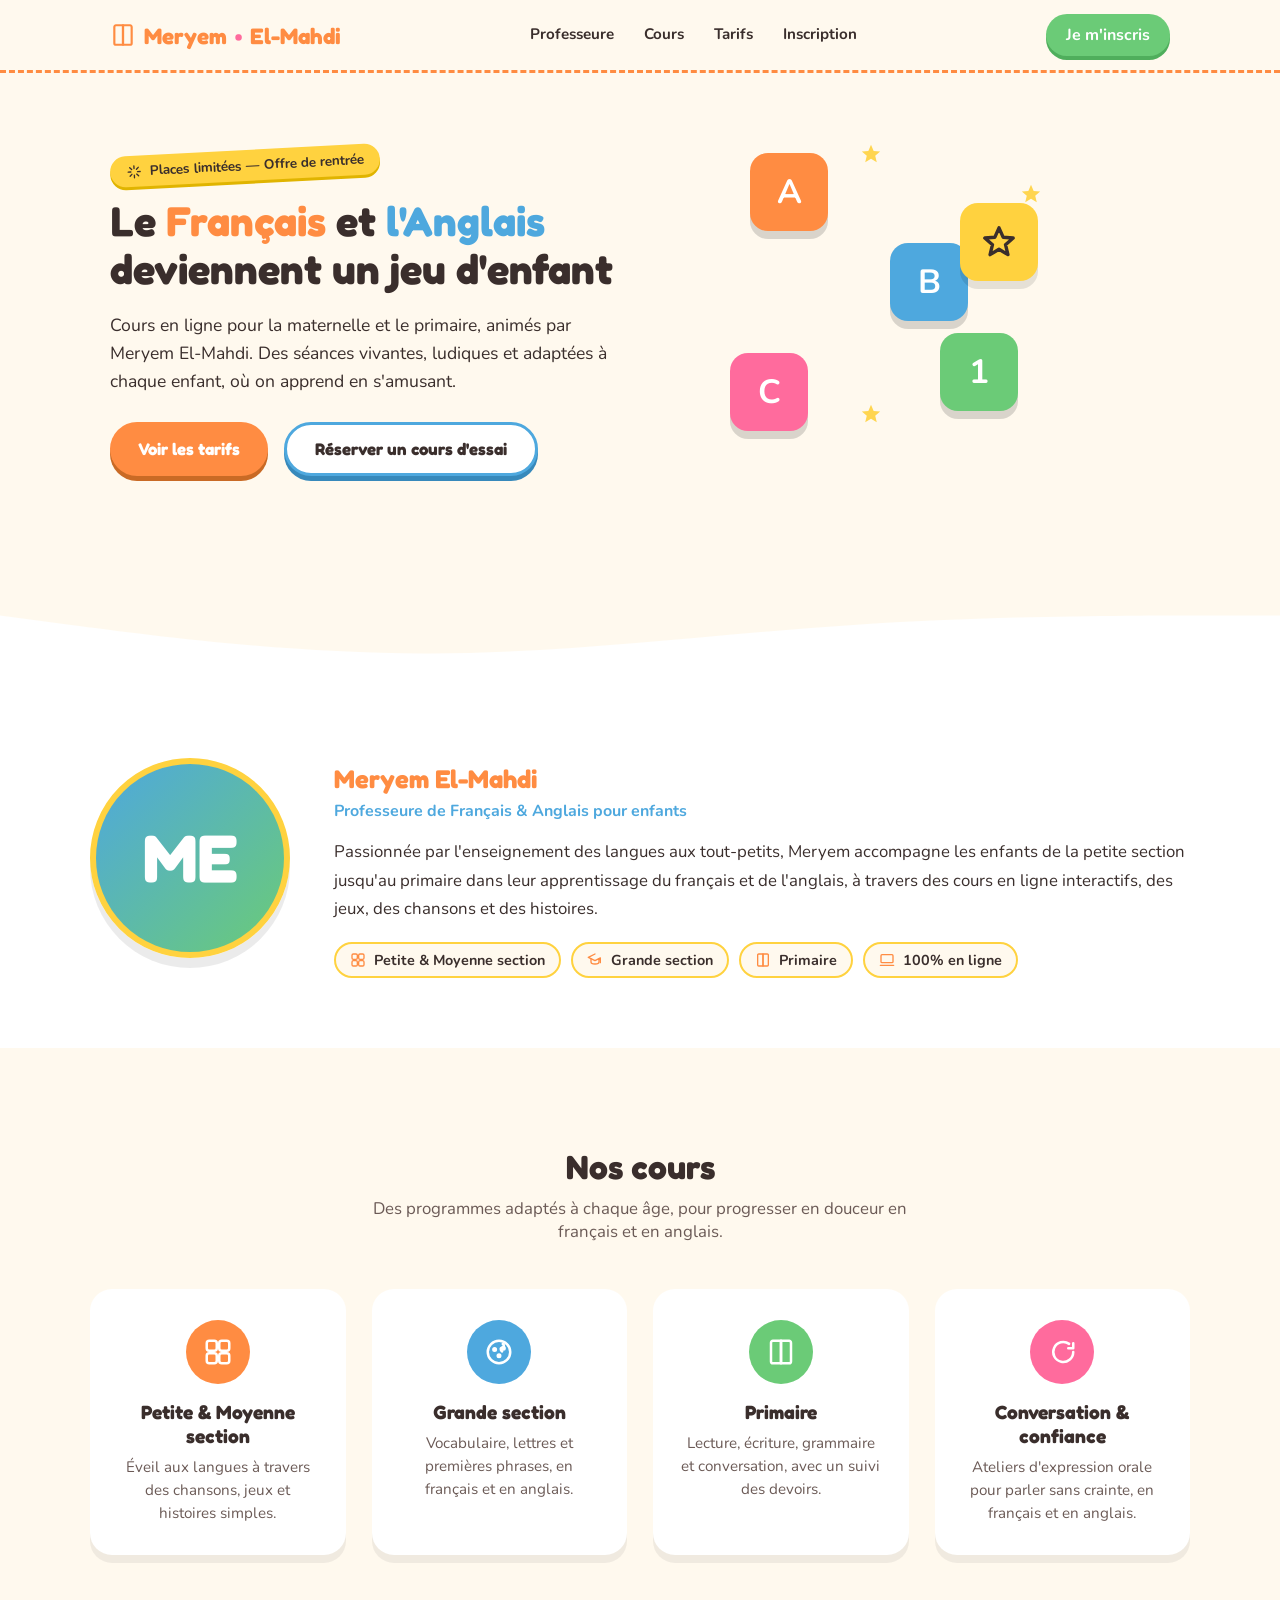
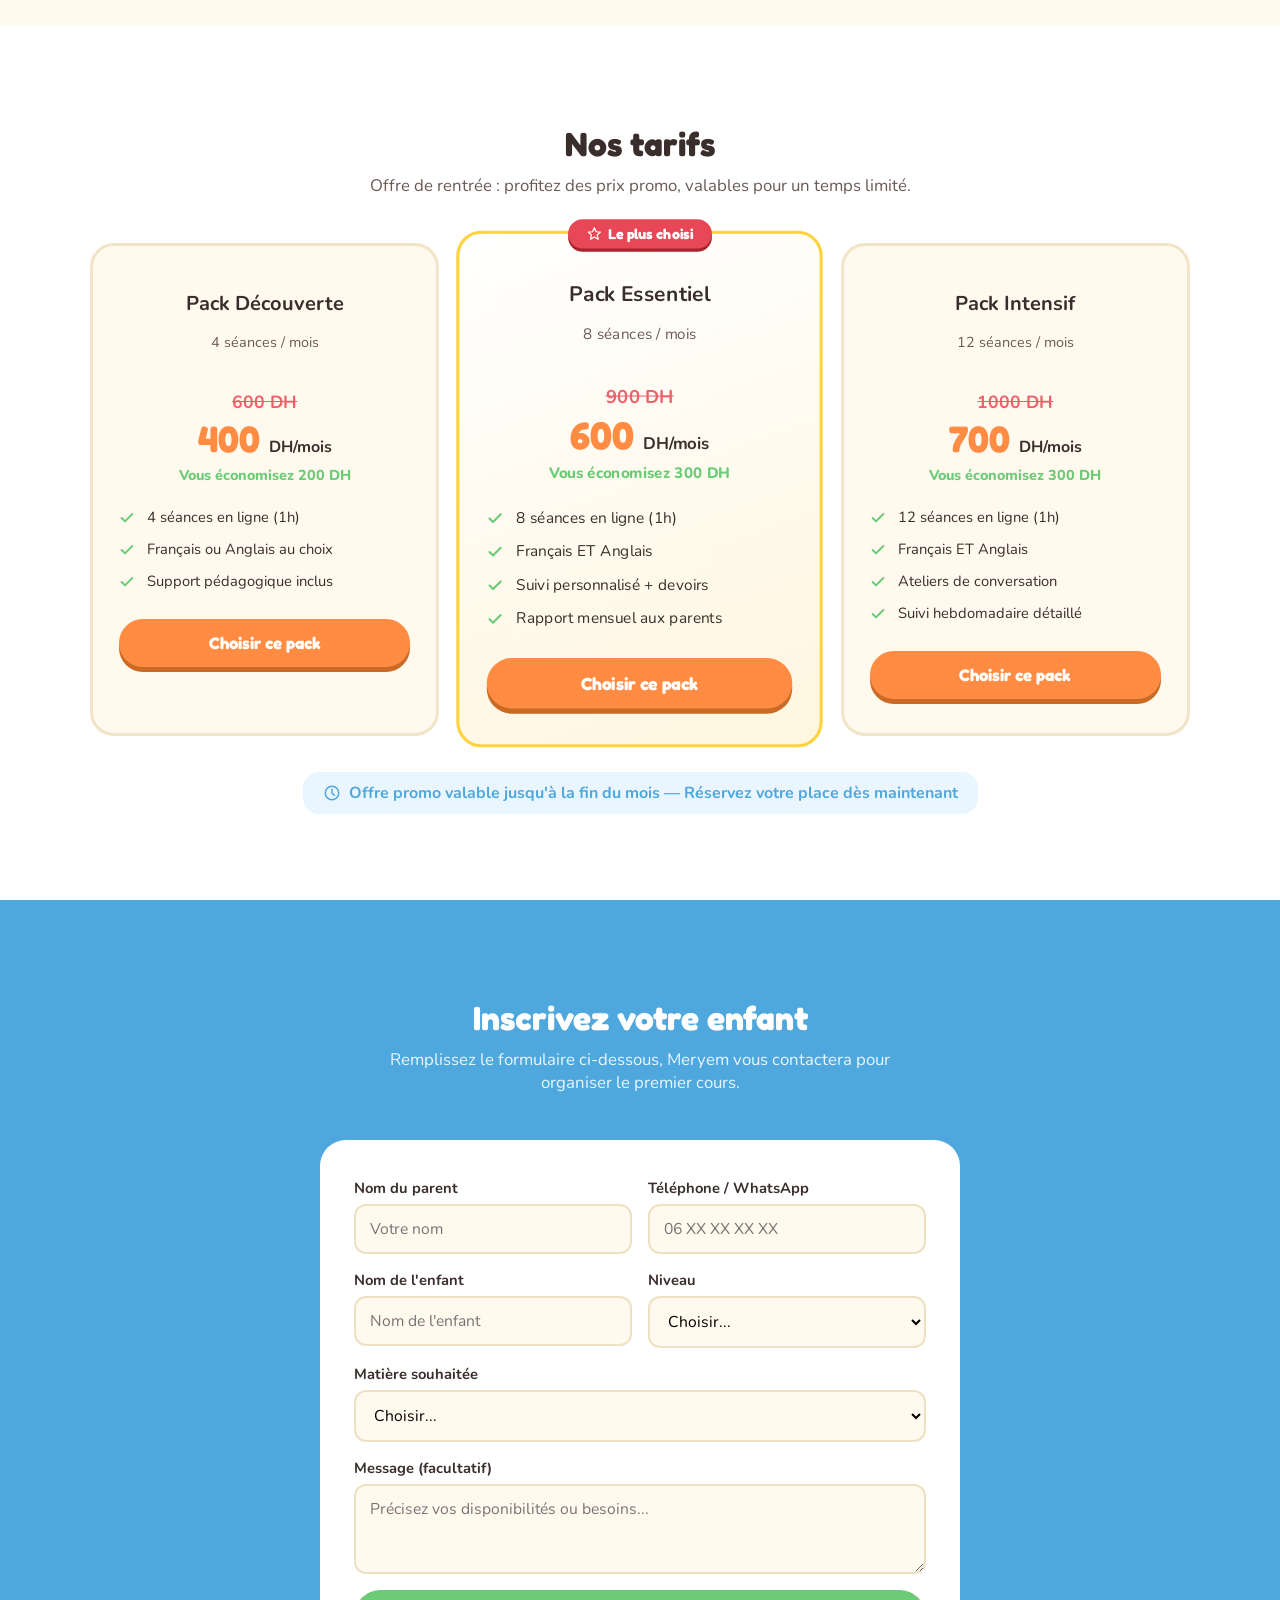
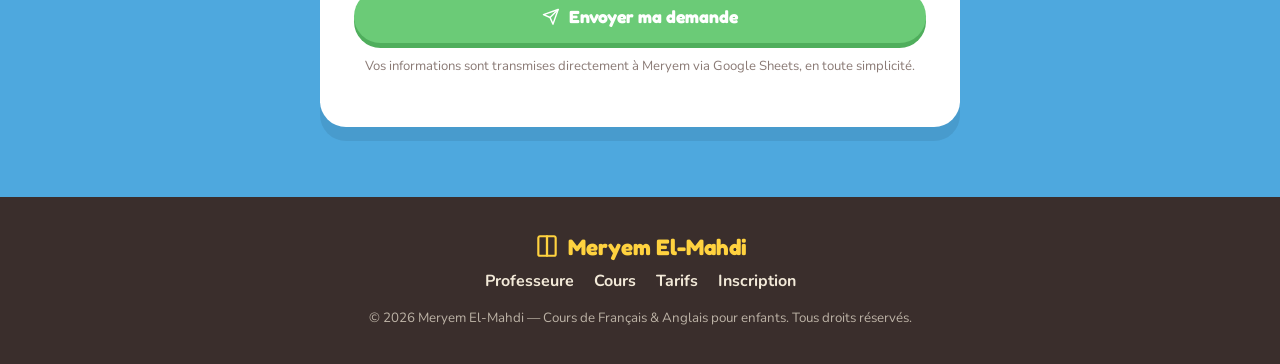
==== index.html @ 95c936f2 "Initial commit" ====
<!DOCTYPE html>
<html lang="fr">
<head>
<meta charset="UTF-8">
<meta name="viewport" content="width=device-width, initial-scale=1.0">
<title>Meryem El-Mahdi — Cours de Français & Anglais pour enfants</title>
<link rel="preconnect" href="https://fonts.googleapis.com">
<link href="https://fonts.googleapis.com/css2?family=Fredoka:wght@500;600;700&family=Nunito:wght@400;600;700;800&display=swap" rel="stylesheet">
<link rel="stylesheet" href="styles.css">
</head>
<body>

<header>
  <div class="nav">
    <div class="brand">
      <svg class="icon" viewBox="0 0 24 24"><path d="M4 4.5C4 3.7 4.7 3 5.5 3H12v18H5.5C4.7 21 4 20.3 4 19.5V4.5Z"/><path d="M20 4.5C20 3.7 19.3 3 18.5 3H12v18h6.5c.8 0 1.5-.7 1.5-1.5V4.5Z"/></svg>
      Meryem <span class="dot">•</span> El-Mahdi
    </div>
    <nav class="links">
      <a href="#about">Professeure</a>
      <a href="#courses">Cours</a>
      <a href="#pricing">Tarifs</a>
      <a href="#contact">Inscription</a>
    </nav>
    <a href="#contact" class="nav-cta">Je m'inscris</a>
  </div>
</header>

<!-- HERO -->
<section class="hero">
  <div class="hero-text">
    <span class="eyebrow">
      <svg class="icon" viewBox="0 0 24 24"><path d="M12 3v4M12 17v4M3 12h4M17 12h4M5.6 5.6l2.8 2.8M15.6 15.6l2.8 2.8M18.4 5.6l-2.8 2.8M8.4 15.6l-2.8 2.8"/></svg>
      Places limitées — Offre de rentrée
    </span>
    <h1>Le <span class="hl1">Français</span> et <span class="hl2">l'Anglais</span> deviennent un jeu d'enfant</h1>
    <p class="lead">Cours en ligne pour la maternelle et le primaire, animés par Meryem El-Mahdi. Des séances vivantes, ludiques et adaptées à chaque enfant, où on apprend en s'amusant.</p>
    <div class="hero-buttons">
      <a href="#pricing" class="btn btn-primary">Voir les tarifs</a>
      <a href="#contact" class="btn btn-secondary">Réserver un cours d'essai</a>
    </div>
  </div>
  <div class="hero-visual">
    <div class="block b1">A</div>
    <div class="block b2">B</div>
    <div class="block b3">C</div>
    <div class="block b4">1</div>
    <div class="block b5"><svg class="icon" viewBox="0 0 24 24" fill="currentColor" stroke="none"><path d="M12 2l2.9 6.6 7.1.6-5.4 4.7 1.7 7-6.3-3.8-6.3 3.8 1.7-7L2 9.2l7.1-.6L12 2z"/></svg></div>
    <span class="star-deco" style="top:0;left:150px;"><svg class="icon" viewBox="0 0 24 24"><path d="M12 2l2.9 6.6 7.1.6-5.4 4.7 1.7 7-6.3-3.8-6.3 3.8 1.7-7L2 9.2l7.1-.6L12 2z"/></svg></span>
    <span class="star-deco" style="top:260px;left:150px;animation-delay:.8s;"><svg class="icon" viewBox="0 0 24 24"><path d="M12 2l2.9 6.6 7.1.6-5.4 4.7 1.7 7-6.3-3.8-6.3 3.8 1.7-7L2 9.2l7.1-.6L12 2z"/></svg></span>
    <span class="star-deco" style="top:40px;left:310px;animation-delay:1.4s;"><svg class="icon" viewBox="0 0 24 24"><path d="M12 2l2.9 6.6 7.1.6-5.4 4.7 1.7 7-6.3-3.8-6.3 3.8 1.7-7L2 9.2l7.1-.6L12 2z"/></svg></span>
  </div>
</section>
<svg class="wave" viewBox="0 0 1440 90" preserveAspectRatio="none"><path fill="#ffffff" d="M0,32L80,42.7C160,53,320,75,480,74.7C640,75,800,53,960,42.7C1120,32,1280,32,1360,32L1440,32L1440,90L0,90Z"></path></svg>

<!-- ABOUT -->
<section class="about" id="about">
  <div class="section-inner about-wrap">
    <div class="avatar">ME</div>
    <div class="about-content">
      <h3>Meryem El-Mahdi</h3>
      <span class="about-tag">Professeure de Français & Anglais pour enfants</span>
      <p>Passionnée par l'enseignement des langues aux tout-petits, Meryem accompagne les enfants de la petite section jusqu'au primaire dans leur apprentissage du français et de l'anglais, à travers des cours en ligne interactifs, des jeux, des chansons et des histoires.</p>
      <div class="tags">
        <span class="tag">
          <svg class="icon" viewBox="0 0 24 24"><rect x="3" y="3" width="8" height="8" rx="2"/><rect x="13" y="3" width="8" height="8" rx="2"/><rect x="3" y="13" width="8" height="8" rx="2"/><rect x="13" y="13" width="8" height="8" rx="2"/></svg>
          Petite & Moyenne section
        </span>
        <span class="tag">
          <svg class="icon" viewBox="0 0 24 24"><path d="M12 3L2 8l10 5 8-4.2V16"/><path d="M6 10.5V15c0 1.7 2.7 3 6 3s6-1.3 6-3v-4.5"/></svg>
          Grande section
        </span>
        <span class="tag">
          <svg class="icon" viewBox="0 0 24 24"><path d="M4 4.5C4 3.7 4.7 3 5.5 3H12v18H5.5C4.7 21 4 20.3 4 19.5V4.5Z"/><path d="M20 4.5C20 3.7 19.3 3 18.5 3H12v18h6.5c.8 0 1.5-.7 1.5-1.5V4.5Z"/></svg>
          Primaire
        </span>
        <span class="tag">
          <svg class="icon" viewBox="0 0 24 24"><rect x="3" y="4" width="18" height="12" rx="1.5"/><path d="M2 20h20"/></svg>
          100% en ligne
        </span>
      </div>
    </div>
  </div>
</section>

<!-- COURSES -->
<section class="courses" id="courses">
  <div class="section-inner">
    <h2 class="section-title">Nos cours</h2>
    <p class="section-sub">Des programmes adaptés à chaque âge, pour progresser en douceur en français et en anglais.</p>
    <div class="cards">
      <div class="card">
        <div class="icon-circle">
          <svg class="icon" viewBox="0 0 24 24"><rect x="3" y="3" width="8" height="8" rx="2"/><rect x="13" y="3" width="8" height="8" rx="2"/><rect x="3" y="13" width="8" height="8" rx="2"/><rect x="13" y="13" width="8" height="8" rx="2"/></svg>
        </div>
        <h4>Petite & Moyenne section</h4>
        <p>Éveil aux langues à travers des chansons, jeux et histoires simples.</p>
      </div>
      <div class="card">
        <div class="icon-circle">
          <svg class="icon" viewBox="0 0 24 24"><circle cx="12" cy="12" r="9"/><circle cx="8.5" cy="10" r="1"/><circle cx="15.5" cy="9" r="1"/><circle cx="12" cy="15" r="1"/><path d="M15 5.5c1.5 1 1 3-.5 3s-1.5 2 0 3"/></svg>
        </div>
        <h4>Grande section</h4>
        <p>Vocabulaire, lettres et premières phrases, en français et en anglais.</p>
      </div>
      <div class="card">
        <div class="icon-circle">
          <svg class="icon" viewBox="0 0 24 24"><path d="M4 4.5C4 3.7 4.7 3 5.5 3H12v18H5.5C4.7 21 4 20.3 4 19.5V4.5Z"/><path d="M20 4.5C20 3.7 19.3 3 18.5 3H12v18h6.5c.8 0 1.5-.7 1.5-1.5V4.5Z"/></svg>
        </div>
        <h4>Primaire</h4>
        <p>Lecture, écriture, grammaire et conversation, avec un suivi des devoirs.</p>
      </div>
      <div class="card">
        <div class="icon-circle">
          <svg class="icon" viewBox="0 0 24 24"><path d="M21 12a8 8 0 1 1-3.3-6.5"/><path d="M21 5v4h-4"/></svg>
        </div>
        <h4>Conversation & confiance</h4>
        <p>Ateliers d'expression orale pour parler sans crainte, en français et en anglais.</p>
      </div>
    </div>
  </div>
</section>

<!-- PRICING -->
<section class="pricing" id="pricing">
  <div class="section-inner">
    <h2 class="section-title">Nos tarifs</h2>
    <p class="section-sub">Offre de rentrée : profitez des prix promo, valables pour un temps limité.</p>
    <div class="price-cards">

      <div class="price-card">
        <h4>Pack Découverte</h4>
        <p class="desc">4 séances / mois</p>
        <span class="old-price">600 DH</span>
        <div class="price">400 <small>DH/mois</small></div>
        <span class="save">Vous économisez 200 DH</span>
        <ul>
          <li><svg class="icon" viewBox="0 0 24 24"><path d="M20 6L9 17l-5-5"/></svg>4 séances en ligne (1h)</li>
          <li><svg class="icon" viewBox="0 0 24 24"><path d="M20 6L9 17l-5-5"/></svg>Français ou Anglais au choix</li>
          <li><svg class="icon" viewBox="0 0 24 24"><path d="M20 6L9 17l-5-5"/></svg>Support pédagogique inclus</li>
        </ul>
        <a href="#contact" class="btn btn-primary">Choisir ce pack</a>
      </div>

      <div class="price-card featured">
        <span class="badge">
          <svg class="icon" viewBox="0 0 24 24" fill="currentColor" stroke="none"><path d="M12 2l2.9 6.6 7.1.6-5.4 4.7 1.7 7-6.3-3.8-6.3 3.8 1.7-7L2 9.2l7.1-.6L12 2z"/></svg>
          Le plus choisi
        </span>
        <h4>Pack Essentiel</h4>
        <p class="desc">8 séances / mois</p>
        <span class="old-price">900 DH</span>
        <div class="price">600 <small>DH/mois</small></div>
        <span class="save">Vous économisez 300 DH</span>
        <ul>
          <li><svg class="icon" viewBox="0 0 24 24"><path d="M20 6L9 17l-5-5"/></svg>8 séances en ligne (1h)</li>
          <li><svg class="icon" viewBox="0 0 24 24"><path d="M20 6L9 17l-5-5"/></svg>Français ET Anglais</li>
          <li><svg class="icon" viewBox="0 0 24 24"><path d="M20 6L9 17l-5-5"/></svg>Suivi personnalisé + devoirs</li>
          <li><svg class="icon" viewBox="0 0 24 24"><path d="M20 6L9 17l-5-5"/></svg>Rapport mensuel aux parents</li>
        </ul>
        <a href="#contact" class="btn btn-primary">Choisir ce pack</a>
      </div>

      <div class="price-card">
        <h4>Pack Intensif</h4>
        <p class="desc">12 séances / mois</p>
        <span class="old-price">1000 DH</span>
        <div class="price">700 <small>DH/mois</small></div>
        <span class="save">Vous économisez 300 DH</span>
        <ul>
          <li><svg class="icon" viewBox="0 0 24 24"><path d="M20 6L9 17l-5-5"/></svg>12 séances en ligne (1h)</li>
          <li><svg class="icon" viewBox="0 0 24 24"><path d="M20 6L9 17l-5-5"/></svg>Français ET Anglais</li>
          <li><svg class="icon" viewBox="0 0 24 24"><path d="M20 6L9 17l-5-5"/></svg>Ateliers de conversation</li>
          <li><svg class="icon" viewBox="0 0 24 24"><path d="M20 6L9 17l-5-5"/></svg>Suivi hebdomadaire détaillé</li>
        </ul>
        <a href="#contact" class="btn btn-primary">Choisir ce pack</a>
      </div>

    </div>
    <div class="promo-note-wrap">
      <p class="promo-note">
        <svg class="icon" viewBox="0 0 24 24"><circle cx="12" cy="12" r="9"/><path d="M12 7v5l3 3"/></svg>
        Offre promo valable jusqu'à la fin du mois — Réservez votre place dès maintenant
      </p>
    </div>
  </div>
</section>

<!-- CONTACT / FORM -->
<section class="contact" id="contact">
  <div class="section-inner">
    <h2 class="section-title">Inscrivez votre enfant</h2>
    <p class="section-sub">Remplissez le formulaire ci-dessous, Meryem vous contactera pour organiser le premier cours.</p>

    <div class="form-box">
      <form id="inscriptionForm" action="PASTE_YOUR_GOOGLE_FORM_ACTION_URL_HERE" method="POST" target="hiddenIframe">
        <div class="form-row">
          <div class="form-group">
            <label for="parentName">Nom du parent</label>
            <input type="text" id="parentName" name="entry.XXXXXXXXX1" required placeholder="Votre nom">
          </div>
          <div class="form-group">
            <label for="phone">Téléphone / WhatsApp</label>
            <input type="tel" id="phone" name="entry.XXXXXXXXX2" required placeholder="06 XX XX XX XX">
          </div>
        </div>
        <div class="form-row">
          <div class="form-group">
            <label for="childName">Nom de l'enfant</label>
            <input type="text" id="childName" name="entry.XXXXXXXXX3" required placeholder="Nom de l'enfant">
          </div>
          <div class="form-group">
            <label for="level">Niveau</label>
            <select id="level" name="entry.XXXXXXXXX4" required>
              <option value="">Choisir...</option>
              <option>Petite section</option>
              <option>Moyenne section</option>
              <option>Grande section</option>
              <option>Primaire</option>
            </select>
          </div>
        </div>
        <div class="form-row">
          <div class="form-group full">
            <label for="subject">Matière souhaitée</label>
            <select id="subject" name="entry.XXXXXXXXX5" required>
              <option value="">Choisir...</option>
              <option>Français</option>
              <option>Anglais</option>
              <option>Français + Anglais</option>
            </select>
          </div>
        </div>
        <div class="form-row">
          <div class="form-group full">
            <label for="message">Message (facultatif)</label>
            <textarea id="message" name="entry.XXXXXXXXX6" placeholder="Précisez vos disponibilités ou besoins..."></textarea>
          </div>
        </div>
        <button type="submit" class="form-submit">
          <svg class="icon" viewBox="0 0 24 24"><path d="M22 2L11 13"/><path d="M22 2l-7 20-4-9-9-4 20-7z"/></svg>
          Envoyer ma demande
        </button>
      </form>
      <iframe name="hiddenIframe" id="hiddenIframe" style="display:none;"></iframe>
      <p class="form-success" id="successMsg">
        <svg class="icon" viewBox="0 0 24 24"><circle cx="12" cy="12" r="9"/><path d="M8 12.5l2.5 2.5L16 9"/></svg>
        Merci ! Votre demande a bien été envoyée. Meryem vous contactera très vite.
      </p>
      <p class="form-note">Vos informations sont transmises directement à Meryem via Google Sheets, en toute simplicité.</p>
    </div>
  </div>
</section>

<footer>
  <div class="brand">
    <svg class="icon" viewBox="0 0 24 24"><path d="M4 4.5C4 3.7 4.7 3 5.5 3H12v18H5.5C4.7 21 4 20.3 4 19.5V4.5Z"/><path d="M20 4.5C20 3.7 19.3 3 18.5 3H12v18h6.5c.8 0 1.5-.7 1.5-1.5V4.5Z"/></svg>
    Meryem El-Mahdi
  </div>
  <div class="foot-links">
    <a href="#about">Professeure</a>
    <a href="#courses">Cours</a>
    <a href="#pricing">Tarifs</a>
    <a href="#contact">Inscription</a>
  </div>
  <small>© 2026 Meryem El-Mahdi — Cours de Français & Anglais pour enfants. Tous droits réservés.</small>
</footer>

<script src="script.js"></script>
</body>
</html>
---- styles.css ----
:root{
  --cream:#FFF9EE;
  --orange:#FF8C42;
  --yellow:#FFD23F;
  --sky:#4EA8DE;
  --green:#6BCB77;
  --pink:#FF6B9D;
  --ink:#3A2E2C;
  --red:#E84855;
}
*{box-sizing:border-box;}
html{scroll-behavior:smooth;}
body{
  margin:0;
  background:var(--cream);
  color:var(--ink);
  font-family:'Nunito',sans-serif;
  overflow-x:hidden;
}
h1,h2,h3,.brand,.btn,.badge,.price{font-family:'Fredoka',sans-serif;}
a{text-decoration:none;color:inherit;}
svg.icon{width:1em;height:1em;stroke:currentColor;fill:none;stroke-width:2;stroke-linecap:round;stroke-linejoin:round;vertical-align:-0.15em;}

/* ---------- NAV ---------- */
header{
  position:sticky;top:0;z-index:50;
  background:rgba(255,249,238,.9);
  backdrop-filter:blur(6px);
  border-bottom:3px dashed var(--orange);
}
.nav{
  max-width:1100px;margin:0 auto;padding:14px 20px;
  display:flex;align-items:center;justify-content:space-between;
}
.brand{font-size:1.4rem;font-weight:700;color:var(--orange);display:flex;align-items:center;gap:8px;}
.brand svg.icon{width:26px;height:26px;}
.brand span.dot{color:var(--pink);}
nav.links{display:flex;gap:22px;font-weight:700;font-size:.95rem;}
nav.links a{padding:6px 4px;border-bottom:3px solid transparent;transition:.2s;}
nav.links a:hover{border-color:var(--yellow);color:var(--orange);}
.nav-cta{
  background:var(--green);color:white;padding:10px 20px;border-radius:30px;
  font-weight:700;box-shadow:0 4px 0 #4fae5c;
}
.nav-cta:hover{transform:translateY(2px);box-shadow:0 2px 0 #4fae5c;}

/* ---------- HERO ---------- */
.hero{
  position:relative;
  max-width:1100px;margin:0 auto;
  padding:70px 20px 110px;
  display:flex;align-items:center;gap:40px;flex-wrap:wrap;
  overflow:hidden;
}
.hero-text{flex:1 1 420px;position:relative;z-index:3;}
.eyebrow{
  display:inline-flex;align-items:center;gap:8px;background:var(--yellow);color:var(--ink);
  padding:6px 16px;border-radius:20px;font-weight:700;font-size:.85rem;
  margin-bottom:16px;transform:rotate(-3deg);
  box-shadow:0 3px 0 #e0b400;
}
.eyebrow svg.icon{width:16px;height:16px;}
.hero h1{
  font-size:2.6rem;line-height:1.15;margin:0 0 18px;color:var(--ink);
}
.hero h1 .hl1{color:var(--orange);}
.hero h1 .hl2{color:var(--sky);}
.hero p.lead{font-size:1.1rem;line-height:1.6;max-width:520px;margin-bottom:26px;}
.hero-buttons{display:flex;gap:16px;flex-wrap:wrap;}
.btn{
  display:inline-flex;align-items:center;gap:8px;font-weight:700;padding:14px 28px;border-radius:40px;
  font-size:1.05rem;border:none;cursor:pointer;transition:transform .15s;
}
.btn-primary{background:var(--orange);color:white;box-shadow:0 5px 0 #c96a25;}
.btn-primary:hover{transform:translateY(3px);box-shadow:0 2px 0 #c96a25;}
.btn-secondary{background:white;color:var(--ink);border:3px solid var(--sky);box-shadow:0 5px 0 #3789bb;}
.btn-secondary:hover{transform:translateY(3px);box-shadow:0 2px 0 #3789bb;}

.hero-visual{
  flex:1 1 320px;position:relative;min-height:340px;z-index:2;
}
.block{
  position:absolute;width:78px;height:78px;border-radius:18px;
  display:flex;align-items:center;justify-content:center;
  font-size:2.1rem;font-weight:700;color:white;
  box-shadow:0 8px 0 rgba(0,0,0,.15);
  animation:bob 4s ease-in-out infinite;
}
.block.b1{background:var(--orange);top:10px;left:40px;animation-delay:0s;}
.block.b2{background:var(--sky);top:100px;left:180px;animation-delay:.6s;}
.block.b3{background:var(--pink);top:210px;left:20px;animation-delay:1.1s;}
.block.b4{background:var(--green);top:190px;left:230px;animation-delay:1.7s;}
.block.b5{background:var(--yellow);color:var(--ink);top:60px;left:250px;animation-delay:.3s;box-shadow:0 8px 0 rgba(0,0,0,.1);}
.block svg.icon{width:34px;height:34px;stroke-width:2.4;}
@keyframes bob{
  0%,100%{transform:translateY(0) rotate(0deg);}
  50%{transform:translateY(-16px) rotate(6deg);}
}
.star-deco{position:absolute;color:var(--yellow);opacity:.9;animation:twinkle 2.4s ease-in-out infinite;}
.star-deco svg.icon{width:22px;height:22px;fill:currentColor;stroke:none;}
@keyframes twinkle{0%,100%{opacity:.25;transform:scale(.8);}50%{opacity:1;transform:scale(1.15);}}

.wave{display:block;width:100%;line-height:0;margin-top:-6px;}

/* ---------- SECTION GENERIC ---------- */
section{padding:70px 20px;}
.section-inner{max-width:1100px;margin:0 auto;}
.section-title{text-align:center;margin-bottom:10px;font-size:2.1rem;}
.section-sub{text-align:center;color:#6b5a56;max-width:560px;margin:0 auto 46px;font-size:1.05rem;}

/* ---------- ABOUT ---------- */
.about{background:white;}
.about-wrap{display:flex;gap:44px;align-items:center;flex-wrap:wrap;}
.avatar{
  flex:0 0 200px;width:200px;height:200px;border-radius:50%;
  background:linear-gradient(135deg,var(--sky),var(--green));
  display:flex;align-items:center;justify-content:center;
  font-size:4.2rem;color:white;font-family:'Fredoka';font-weight:700;
  box-shadow:0 10px 0 rgba(0,0,0,.08);
  border:6px solid var(--yellow);
}
.about-content{flex:1 1 400px;}
.about-content h3{color:var(--orange);font-size:1.6rem;margin-bottom:6px;}
.about-tag{color:var(--sky);font-weight:700;margin-bottom:14px;display:block;}
.about-content p{line-height:1.7;font-size:1.05rem;}
.tags{display:flex;gap:10px;flex-wrap:wrap;margin-top:18px;}
.tag{display:inline-flex;align-items:center;gap:8px;background:var(--cream);border:2px solid var(--yellow);padding:6px 14px;border-radius:20px;font-weight:700;font-size:.9rem;}
.tag svg.icon{width:16px;height:16px;color:var(--orange);}

/* ---------- COURSES ---------- */
.courses{background:var(--cream);}
.cards{display:grid;grid-template-columns:repeat(auto-fit,minmax(230px,1fr));gap:26px;}
.card{
  background:white;border-radius:22px;padding:28px 24px;text-align:center;
  box-shadow:0 8px 0 rgba(0,0,0,.06);border:3px solid transparent;
  transition:transform .2s, border-color .2s;
}
.card:hover{transform:translateY(-6px);border-color:var(--yellow);}
.card .icon-circle{
  width:64px;height:64px;border-radius:50%;margin:0 auto 16px;
  display:flex;align-items:center;justify-content:center;color:white;
}
.card .icon-circle svg.icon{width:30px;height:30px;}
.card:nth-child(1) .icon-circle{background:var(--orange);}
.card:nth-child(2) .icon-circle{background:var(--sky);}
.card:nth-child(3) .icon-circle{background:var(--green);}
.card:nth-child(4) .icon-circle{background:var(--pink);}
.card h4{margin:0 0 8px;font-size:1.2rem;font-family:'Fredoka';}
.card p{color:#6b5a56;font-size:.95rem;line-height:1.5;margin:0;}

/* ---------- PRICING ---------- */
.pricing{background:white;}
.price-cards{display:grid;grid-template-columns:repeat(auto-fit,minmax(250px,1fr));gap:26px;}
.price-card{
  position:relative;border-radius:24px;padding:34px 26px;background:var(--cream);
  border:3px solid #f1e4c8;text-align:center;
  transition:transform .2s;
}
.price-card:hover{transform:translateY(-6px);}
.price-card.featured{
  background:linear-gradient(160deg,#fff, #fff6df);
  border:3px solid var(--yellow);
  transform:scale(1.05);
}
.price-card.featured:hover{transform:scale(1.05) translateY(-6px);}
.badge{
  position:absolute;top:-14px;left:50%;transform:translateX(-50%);
  background:var(--red);color:white;padding:6px 18px;border-radius:20px;
  font-size:.85rem;font-weight:700;box-shadow:0 3px 0 #a9222c;
  display:inline-flex;align-items:center;gap:6px;
}
.badge svg.icon{width:14px;height:14px;}
.price-card h4{font-size:1.25rem;margin:10px 0 4px;}
.price-card .desc{color:#6b5a56;font-size:.9rem;margin-bottom:18px;min-height:40px;}
.old-price{color:var(--red);text-decoration:line-through;font-size:1.1rem;font-weight:700;opacity:.85;}
.price{font-size:2.3rem;color:var(--orange);font-weight:700;margin:2px 0 4px;}
.price small{font-size:1rem;color:var(--ink);font-family:'Nunito';}
.save{color:var(--green);font-weight:800;font-size:.9rem;margin-bottom:16px;display:block;}
.price-card ul{list-style:none;padding:0;margin:0 0 22px;text-align:left;font-size:.92rem;}
.price-card ul li{padding:6px 0 6px 28px;position:relative;}
.price-card ul li svg.icon{position:absolute;left:0;top:9px;width:16px;height:16px;color:var(--green);stroke-width:3;}
.price-card .btn{width:100%;justify-content:center;}

.promo-note-wrap{text-align:center;}
.promo-note{
  display:inline-flex;align-items:center;gap:8px;text-align:center;margin-top:36px;font-weight:700;color:var(--sky);
  background:#eaf6ff;padding:10px 20px;border-radius:16px;
}
.promo-note svg.icon{width:18px;height:18px;}

/* ---------- FORM ---------- */
.contact{background:var(--sky);position:relative;overflow:hidden;color:white;}
.contact .section-title, .contact .section-sub{color:white;}
.contact .section-sub{color:#eaf6ff;}
.form-box{
  max-width:640px;margin:0 auto;background:white;border-radius:26px;padding:38px 34px;
  box-shadow:0 14px 0 rgba(0,0,0,.08);color:var(--ink);
}
.form-row{display:flex;gap:16px;flex-wrap:wrap;margin-bottom:16px;}
.form-group{flex:1 1 220px;display:flex;flex-direction:column;}
.form-group.full{flex:1 1 100%;}
label{font-weight:700;margin-bottom:6px;font-size:.92rem;}
input,select,textarea{
  padding:12px 14px;border:2px solid #eee0c2;border-radius:12px;font-family:'Nunito';
  font-size:.98rem;background:var(--cream);
}
input:focus,select:focus,textarea:focus{outline:3px solid var(--yellow);border-color:var(--orange);}
textarea{resize:vertical;min-height:90px;}
.form-submit{
  width:100%;margin-top:10px;background:var(--green);color:white;border:none;
  padding:16px;border-radius:30px;font-family:'Fredoka';font-weight:700;font-size:1.1rem;
  cursor:pointer;box-shadow:0 5px 0 #4fae5c;transition:transform .15s;
  display:flex;align-items:center;justify-content:center;gap:10px;
}
.form-submit:hover{transform:translateY(3px);box-shadow:0 2px 0 #4fae5c;}
.form-note{font-size:.82rem;color:#8a7a75;text-align:center;margin-top:14px;}
.form-success{display:none;align-items:center;justify-content:center;gap:8px;text-align:center;font-weight:700;color:var(--green);margin-top:14px;}
.form-success svg.icon{width:18px;height:18px;}

/* ---------- FOOTER ---------- */
footer{
  background:var(--ink);color:#f3ead9;padding:36px 20px;text-align:center;
}
footer .brand{color:var(--yellow);justify-content:center;margin-bottom:10px;}
footer .foot-links{display:flex;justify-content:center;gap:20px;margin-bottom:14px;font-weight:700;flex-wrap:wrap;}
footer small{opacity:.7;}

@media (max-width:640px){
  .hero{padding:50px 16px 90px;}
  .hero h1{font-size:2rem;}
  .price-card.featured{transform:none;}
  .price-card.featured:hover{transform:translateY(-6px);}
  nav.links{display:none;}
}

@media (prefers-reduced-motion: reduce){
  .block,.star-deco{animation:none;}
}
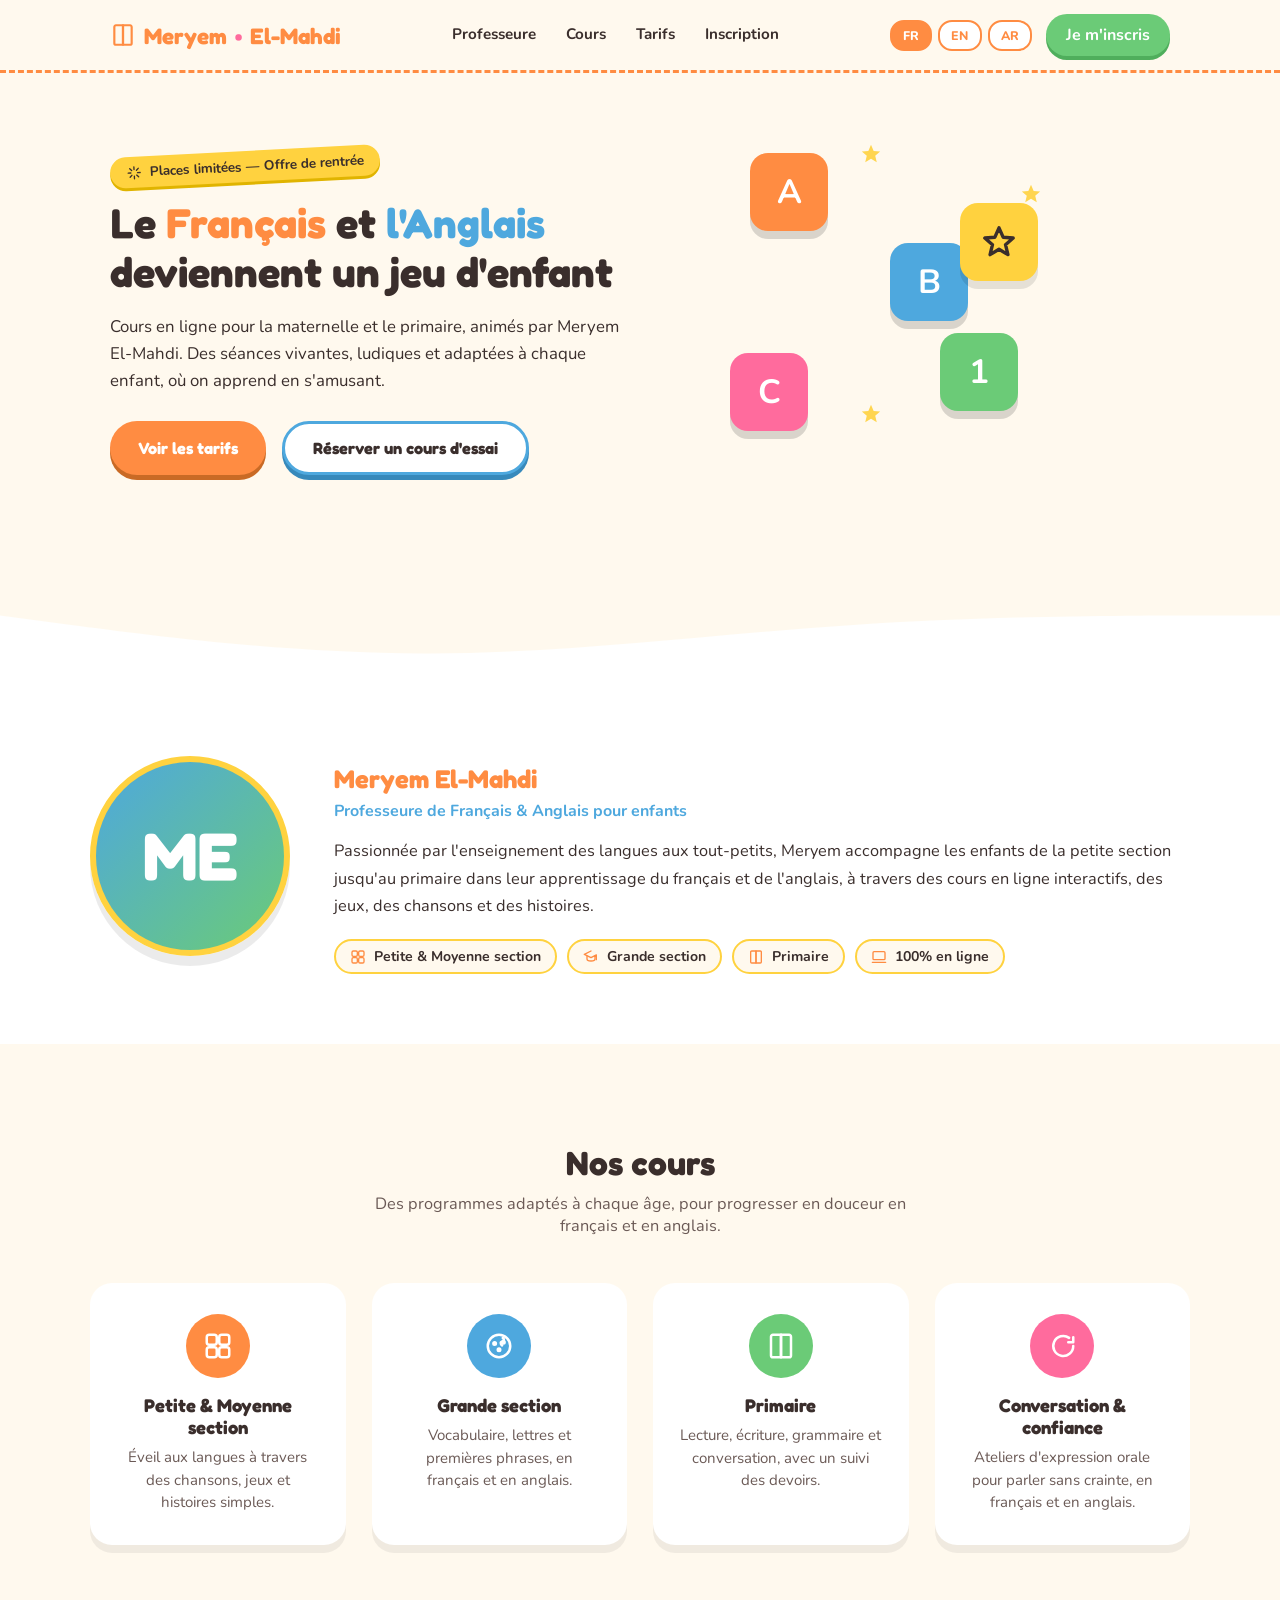
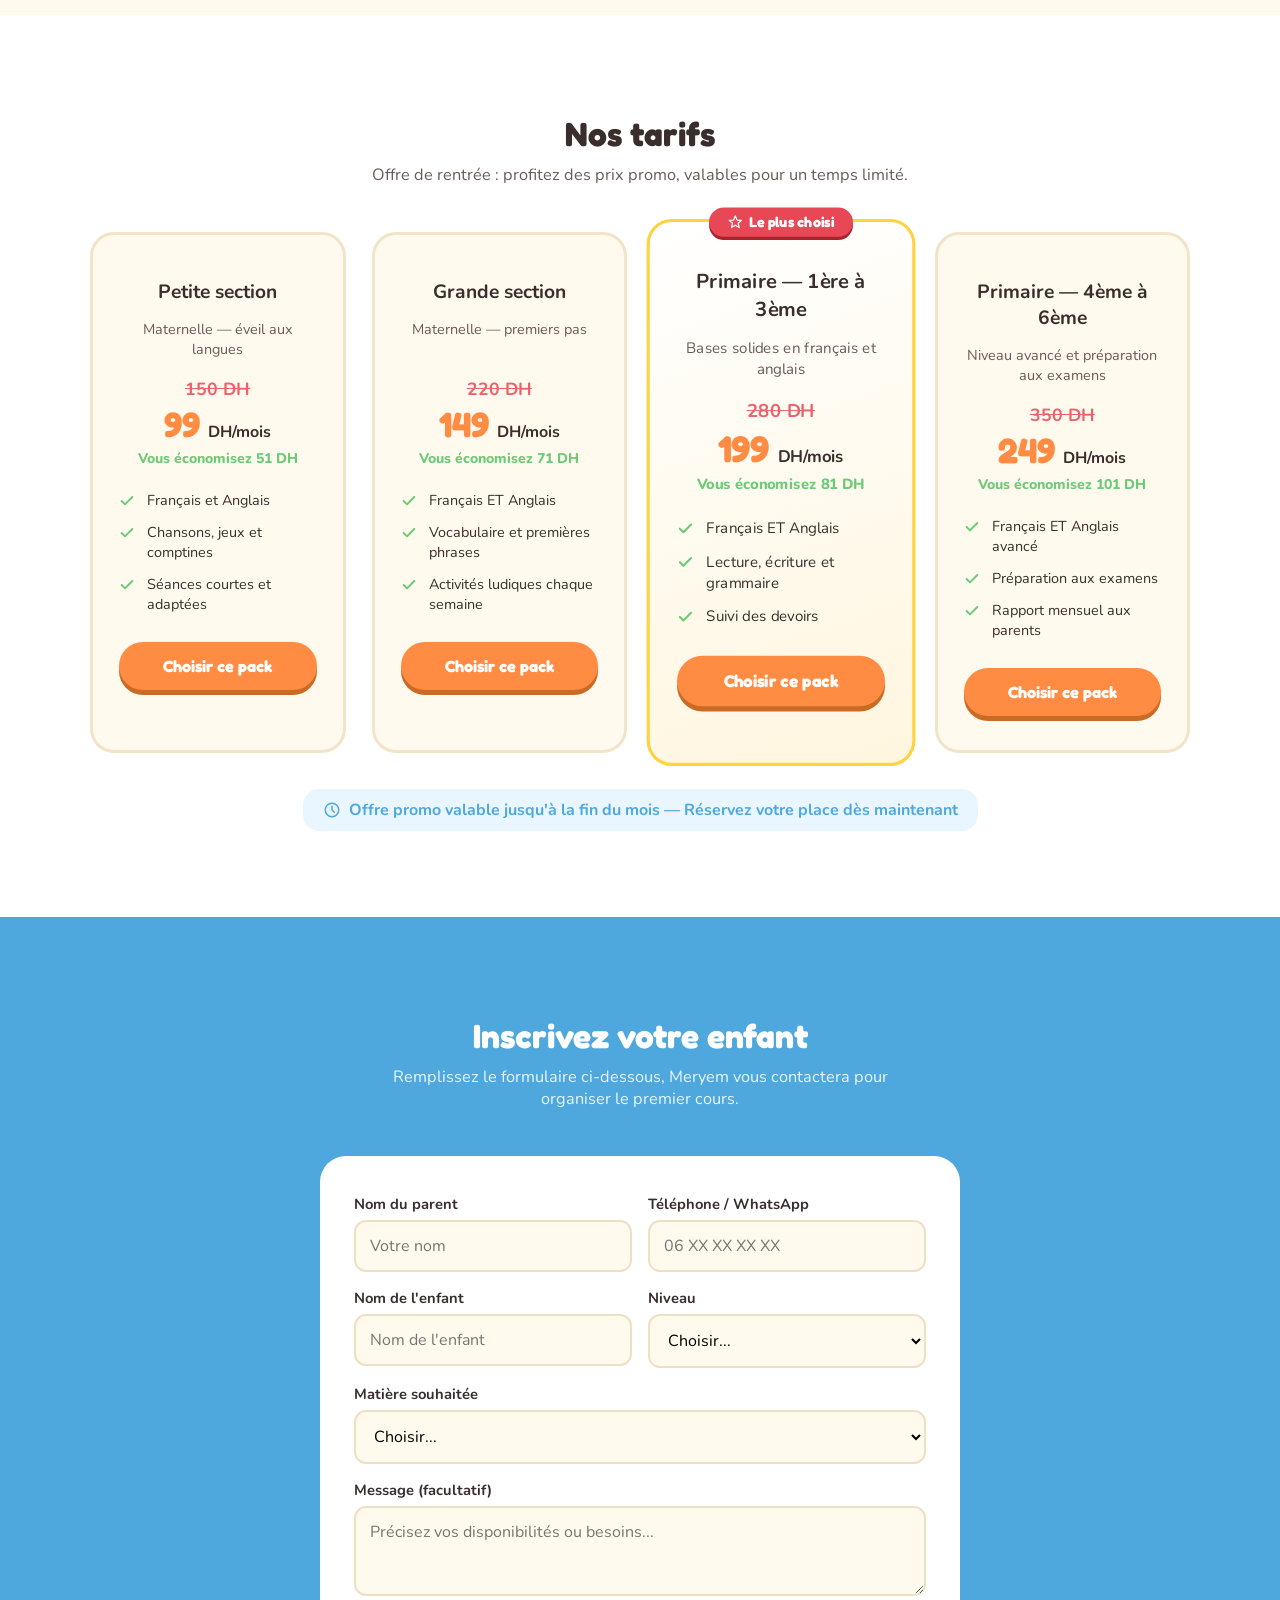
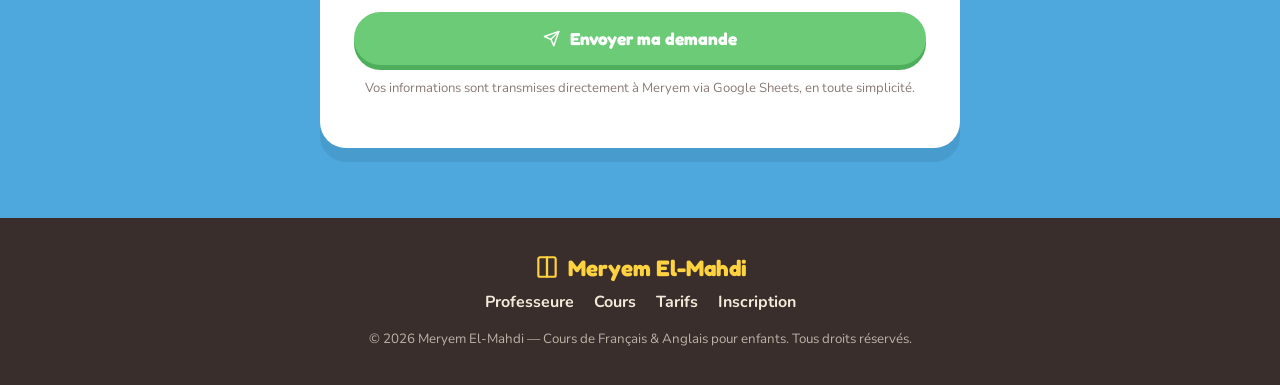
==== commit ebe7265a: "v1" ====
--- a/index.html
+++ b/index.html
@@ -1,11 +1,11 @@
 <!DOCTYPE html>
-<html lang="fr">
+<html lang="fr" dir="ltr">
 <head>
 <meta charset="UTF-8">
 <meta name="viewport" content="width=device-width, initial-scale=1.0">
 <title>Meryem El-Mahdi — Cours de Français & Anglais pour enfants</title>
 <link rel="preconnect" href="https://fonts.googleapis.com">
-<link href="https://fonts.googleapis.com/css2?family=Fredoka:wght@500;600;700&family=Nunito:wght@400;600;700;800&display=swap" rel="stylesheet">
+<link href="https://fonts.googleapis.com/css2?family=Fredoka:wght@500;600;700&family=Nunito:wght@400;600;700;800&family=Tajawal:wght@400;500;700;800&display=swap" rel="stylesheet">
 <link rel="stylesheet" href="styles.css">
 </head>
 <body>
@@ -16,13 +16,26 @@
       <svg class="icon" viewBox="0 0 24 24"><path d="M4 4.5C4 3.7 4.7 3 5.5 3H12v18H5.5C4.7 21 4 20.3 4 19.5V4.5Z"/><path d="M20 4.5C20 3.7 19.3 3 18.5 3H12v18h6.5c.8 0 1.5-.7 1.5-1.5V4.5Z"/></svg>
       Meryem <span class="dot">•</span> El-Mahdi
     </div>
-    <nav class="links">
-      <a href="#about">Professeure</a>
-      <a href="#courses">Cours</a>
-      <a href="#pricing">Tarifs</a>
-      <a href="#contact">Inscription</a>
+
+    <nav class="links" id="navLinks">
+      <a href="#about" data-i18n="nav.about">Professeure</a>
+      <a href="#courses" data-i18n="nav.courses">Cours</a>
+      <a href="#pricing" data-i18n="nav.pricing">Tarifs</a>
+      <a href="#contact" data-i18n="nav.contact">Inscription</a>
+      <a href="#contact" class="nav-cta nav-cta-mobile" data-i18n="nav.cta">Je m'inscris</a>
     </nav>
-    <a href="#contact" class="nav-cta">Je m'inscris</a>
+
+    <div class="nav-right">
+      <div class="lang-switch" role="group" aria-label="Choix de la langue">
+        <button type="button" class="lang-btn" data-lang="fr">FR</button>
+        <button type="button" class="lang-btn" data-lang="en">EN</button>
+        <button type="button" class="lang-btn" data-lang="ar">AR</button>
+      </div>
+      <a href="#contact" class="nav-cta nav-cta-desktop" data-i18n="nav.cta">Je m'inscris</a>
+      <button type="button" class="menu-toggle" id="menuToggle" aria-label="Ouvrir le menu" aria-expanded="false">
+        <svg class="icon" viewBox="0 0 24 24"><path d="M3 6h18M3 12h18M3 18h18"/></svg>
+      </button>
+    </div>
   </div>
 </header>
 
@@ -31,13 +44,13 @@
   <div class="hero-text">
     <span class="eyebrow">
       <svg class="icon" viewBox="0 0 24 24"><path d="M12 3v4M12 17v4M3 12h4M17 12h4M5.6 5.6l2.8 2.8M15.6 15.6l2.8 2.8M18.4 5.6l-2.8 2.8M8.4 15.6l-2.8 2.8"/></svg>
-      Places limitées — Offre de rentrée
+      <span data-i18n="eyebrow">Places limitées — Offre de rentrée</span>
     </span>
-    <h1>Le <span class="hl1">Français</span> et <span class="hl2">l'Anglais</span> deviennent un jeu d'enfant</h1>
-    <p class="lead">Cours en ligne pour la maternelle et le primaire, animés par Meryem El-Mahdi. Des séances vivantes, ludiques et adaptées à chaque enfant, où on apprend en s'amusant.</p>
+    <h1 data-i18n-html="hero.title_html">Le <span class="hl1">Français</span> et <span class="hl2">l'Anglais</span> deviennent un jeu d'enfant</h1>
+    <p class="lead" data-i18n="hero.lead">Cours en ligne pour la maternelle et le primaire, animés par Meryem El-Mahdi. Des séances vivantes, ludiques et adaptées à chaque enfant, où on apprend en s'amusant.</p>
     <div class="hero-buttons">
-      <a href="#pricing" class="btn btn-primary">Voir les tarifs</a>
-      <a href="#contact" class="btn btn-secondary">Réserver un cours d'essai</a>
+      <a href="#pricing" class="btn btn-primary" data-i18n="hero.btn_pricing">Voir les tarifs</a>
+      <a href="#contact" class="btn btn-secondary" data-i18n="hero.btn_trial">Réserver un cours d'essai</a>
     </div>
   </div>
   <div class="hero-visual">
@@ -59,24 +72,24 @@
     <div class="avatar">ME</div>
     <div class="about-content">
       <h3>Meryem El-Mahdi</h3>
-      <span class="about-tag">Professeure de Français & Anglais pour enfants</span>
-      <p>Passionnée par l'enseignement des langues aux tout-petits, Meryem accompagne les enfants de la petite section jusqu'au primaire dans leur apprentissage du français et de l'anglais, à travers des cours en ligne interactifs, des jeux, des chansons et des histoires.</p>
+      <span class="about-tag" data-i18n="about.role">Professeure de Français & Anglais pour enfants</span>
+      <p data-i18n="about.bio">Passionnée par l'enseignement des langues aux tout-petits, Meryem accompagne les enfants de la petite section jusqu'au primaire dans leur apprentissage du français et de l'anglais, à travers des cours en ligne interactifs, des jeux, des chansons et des histoires.</p>
       <div class="tags">
         <span class="tag">
           <svg class="icon" viewBox="0 0 24 24"><rect x="3" y="3" width="8" height="8" rx="2"/><rect x="13" y="3" width="8" height="8" rx="2"/><rect x="3" y="13" width="8" height="8" rx="2"/><rect x="13" y="13" width="8" height="8" rx="2"/></svg>
-          Petite & Moyenne section
+          <span data-i18n="about.tag1">Petite & Moyenne section</span>
         </span>
         <span class="tag">
           <svg class="icon" viewBox="0 0 24 24"><path d="M12 3L2 8l10 5 8-4.2V16"/><path d="M6 10.5V15c0 1.7 2.7 3 6 3s6-1.3 6-3v-4.5"/></svg>
-          Grande section
+          <span data-i18n="about.tag2">Grande section</span>
         </span>
         <span class="tag">
           <svg class="icon" viewBox="0 0 24 24"><path d="M4 4.5C4 3.7 4.7 3 5.5 3H12v18H5.5C4.7 21 4 20.3 4 19.5V4.5Z"/><path d="M20 4.5C20 3.7 19.3 3 18.5 3H12v18h6.5c.8 0 1.5-.7 1.5-1.5V4.5Z"/></svg>
-          Primaire
+          <span data-i18n="about.tag3">Primaire</span>
         </span>
         <span class="tag">
           <svg class="icon" viewBox="0 0 24 24"><rect x="3" y="4" width="18" height="12" rx="1.5"/><path d="M2 20h20"/></svg>
-          100% en ligne
+          <span data-i18n="about.tag4">100% en ligne</span>
         </span>
       </div>
     </div>
@@ -86,36 +99,36 @@
 <!-- COURSES -->
 <section class="courses" id="courses">
   <div class="section-inner">
-    <h2 class="section-title">Nos cours</h2>
-    <p class="section-sub">Des programmes adaptés à chaque âge, pour progresser en douceur en français et en anglais.</p>
+    <h2 class="section-title" data-i18n="courses.title">Nos cours</h2>
+    <p class="section-sub" data-i18n="courses.subtitle">Des programmes adaptés à chaque âge, pour progresser en douceur en français et en anglais.</p>
     <div class="cards">
       <div class="card">
         <div class="icon-circle">
           <svg class="icon" viewBox="0 0 24 24"><rect x="3" y="3" width="8" height="8" rx="2"/><rect x="13" y="3" width="8" height="8" rx="2"/><rect x="3" y="13" width="8" height="8" rx="2"/><rect x="13" y="13" width="8" height="8" rx="2"/></svg>
         </div>
-        <h4>Petite & Moyenne section</h4>
-        <p>Éveil aux langues à travers des chansons, jeux et histoires simples.</p>
+        <h4 data-i18n="courses.card1.title">Petite & Moyenne section</h4>
+        <p data-i18n="courses.card1.desc">Éveil aux langues à travers des chansons, jeux et histoires simples.</p>
       </div>
       <div class="card">
         <div class="icon-circle">
           <svg class="icon" viewBox="0 0 24 24"><circle cx="12" cy="12" r="9"/><circle cx="8.5" cy="10" r="1"/><circle cx="15.5" cy="9" r="1"/><circle cx="12" cy="15" r="1"/><path d="M15 5.5c1.5 1 1 3-.5 3s-1.5 2 0 3"/></svg>
         </div>
-        <h4>Grande section</h4>
-        <p>Vocabulaire, lettres et premières phrases, en français et en anglais.</p>
+        <h4 data-i18n="courses.card2.title">Grande section</h4>
+        <p data-i18n="courses.card2.desc">Vocabulaire, lettres et premières phrases, en français et en anglais.</p>
       </div>
       <div class="card">
         <div class="icon-circle">
           <svg class="icon" viewBox="0 0 24 24"><path d="M4 4.5C4 3.7 4.7 3 5.5 3H12v18H5.5C4.7 21 4 20.3 4 19.5V4.5Z"/><path d="M20 4.5C20 3.7 19.3 3 18.5 3H12v18h6.5c.8 0 1.5-.7 1.5-1.5V4.5Z"/></svg>
         </div>
-        <h4>Primaire</h4>
-        <p>Lecture, écriture, grammaire et conversation, avec un suivi des devoirs.</p>
+        <h4 data-i18n="courses.card3.title">Primaire</h4>
+        <p data-i18n="courses.card3.desc">Lecture, écriture, grammaire et conversation, avec un suivi des devoirs.</p>
       </div>
       <div class="card">
         <div class="icon-circle">
           <svg class="icon" viewBox="0 0 24 24"><path d="M21 12a8 8 0 1 1-3.3-6.5"/><path d="M21 5v4h-4"/></svg>
         </div>
-        <h4>Conversation & confiance</h4>
-        <p>Ateliers d'expression orale pour parler sans crainte, en français et en anglais.</p>
+        <h4 data-i18n="courses.card4.title">Conversation & confiance</h4>
+        <p data-i18n="courses.card4.desc">Ateliers d'expression orale pour parler sans crainte, en français et en anglais.</p>
       </div>
     </div>
   </div>
@@ -124,63 +137,75 @@
 <!-- PRICING -->
 <section class="pricing" id="pricing">
   <div class="section-inner">
-    <h2 class="section-title">Nos tarifs</h2>
-    <p class="section-sub">Offre de rentrée : profitez des prix promo, valables pour un temps limité.</p>
-    <div class="price-cards">
+    <h2 class="section-title" data-i18n="pricing.title">Nos tarifs</h2>
+    <p class="section-sub" data-i18n="pricing.subtitle">Offre de rentrée : profitez des prix promo, valables pour un temps limité.</p>
+    <div class="price-cards price-cards-4">
 
       <div class="price-card">
-        <h4>Pack Découverte</h4>
-        <p class="desc">4 séances / mois</p>
-        <span class="old-price">600 DH</span>
-        <div class="price">400 <small>DH/mois</small></div>
-        <span class="save">Vous économisez 200 DH</span>
-        <ul>
-          <li><svg class="icon" viewBox="0 0 24 24"><path d="M20 6L9 17l-5-5"/></svg>4 séances en ligne (1h)</li>
-          <li><svg class="icon" viewBox="0 0 24 24"><path d="M20 6L9 17l-5-5"/></svg>Français ou Anglais au choix</li>
-          <li><svg class="icon" viewBox="0 0 24 24"><path d="M20 6L9 17l-5-5"/></svg>Support pédagogique inclus</li>
-        </ul>
-        <a href="#contact" class="btn btn-primary">Choisir ce pack</a>
+        <h4 data-i18n="pricing.card1.name">Petite section</h4>
+        <p class="desc" data-i18n="pricing.card1.desc">Maternelle — éveil aux langues</p>
+        <span class="old-price">150 DH</span>
+        <div class="price">99 <small>DH<span data-i18n="pricing.per_month">/mois</span></small></div>
+        <span class="save" data-i18n="pricing.card1.save">Vous économisez 51 DH</span>
+        <ul>
+          <li><svg class="icon" viewBox="0 0 24 24"><path d="M20 6L9 17l-5-5"/></svg><span data-i18n="pricing.card1.li1">Français et Anglais</span></li>
+          <li><svg class="icon" viewBox="0 0 24 24"><path d="M20 6L9 17l-5-5"/></svg><span data-i18n="pricing.card1.li2">Chansons, jeux et comptines</span></li>
+          <li><svg class="icon" viewBox="0 0 24 24"><path d="M20 6L9 17l-5-5"/></svg><span data-i18n="pricing.card1.li3">Séances courtes et adaptées</span></li>
+        </ul>
+        <a href="#contact" class="btn btn-primary" data-i18n="pricing.choose">Choisir ce tarif</a>
+      </div>
+
+      <div class="price-card">
+        <h4 data-i18n="pricing.card2.name">Grande section</h4>
+        <p class="desc" data-i18n="pricing.card2.desc">Maternelle — premiers pas</p>
+        <span class="old-price">220 DH</span>
+        <div class="price">149 <small>DH<span data-i18n="pricing.per_month">/mois</span></small></div>
+        <span class="save" data-i18n="pricing.card2.save">Vous économisez 71 DH</span>
+        <ul>
+          <li><svg class="icon" viewBox="0 0 24 24"><path d="M20 6L9 17l-5-5"/></svg><span data-i18n="pricing.card2.li1">Français ET Anglais</span></li>
+          <li><svg class="icon" viewBox="0 0 24 24"><path d="M20 6L9 17l-5-5"/></svg><span data-i18n="pricing.card2.li2">Vocabulaire et premières phrases</span></li>
+          <li><svg class="icon" viewBox="0 0 24 24"><path d="M20 6L9 17l-5-5"/></svg><span data-i18n="pricing.card2.li3">Activités ludiques chaque semaine</span></li>
+        </ul>
+        <a href="#contact" class="btn btn-primary" data-i18n="pricing.choose">Choisir ce tarif</a>
       </div>
 
       <div class="price-card featured">
         <span class="badge">
           <svg class="icon" viewBox="0 0 24 24" fill="currentColor" stroke="none"><path d="M12 2l2.9 6.6 7.1.6-5.4 4.7 1.7 7-6.3-3.8-6.3 3.8 1.7-7L2 9.2l7.1-.6L12 2z"/></svg>
-          Le plus choisi
-        </span>
-        <h4>Pack Essentiel</h4>
-        <p class="desc">8 séances / mois</p>
-        <span class="old-price">900 DH</span>
-        <div class="price">600 <small>DH/mois</small></div>
-        <span class="save">Vous économisez 300 DH</span>
-        <ul>
-          <li><svg class="icon" viewBox="0 0 24 24"><path d="M20 6L9 17l-5-5"/></svg>8 séances en ligne (1h)</li>
-          <li><svg class="icon" viewBox="0 0 24 24"><path d="M20 6L9 17l-5-5"/></svg>Français ET Anglais</li>
-          <li><svg class="icon" viewBox="0 0 24 24"><path d="M20 6L9 17l-5-5"/></svg>Suivi personnalisé + devoirs</li>
-          <li><svg class="icon" viewBox="0 0 24 24"><path d="M20 6L9 17l-5-5"/></svg>Rapport mensuel aux parents</li>
-        </ul>
-        <a href="#contact" class="btn btn-primary">Choisir ce pack</a>
+          <span data-i18n="pricing.badge">Le plus choisi</span>
+        </span>
+        <h4 data-i18n="pricing.card3.name">Primaire — 1ère à 3ème</h4>
+        <p class="desc" data-i18n="pricing.card3.desc">Bases solides en français et anglais</p>
+        <span class="old-price">280 DH</span>
+        <div class="price">199 <small>DH<span data-i18n="pricing.per_month">/mois</span></small></div>
+        <span class="save" data-i18n="pricing.card3.save">Vous économisez 81 DH</span>
+        <ul>
+          <li><svg class="icon" viewBox="0 0 24 24"><path d="M20 6L9 17l-5-5"/></svg><span data-i18n="pricing.card3.li1">Français ET Anglais</span></li>
+          <li><svg class="icon" viewBox="0 0 24 24"><path d="M20 6L9 17l-5-5"/></svg><span data-i18n="pricing.card3.li2">Lecture, écriture et grammaire</span></li>
+          <li><svg class="icon" viewBox="0 0 24 24"><path d="M20 6L9 17l-5-5"/></svg><span data-i18n="pricing.card3.li3">Suivi des devoirs</span></li>
+        </ul>
+        <a href="#contact" class="btn btn-primary" data-i18n="pricing.choose">Choisir ce tarif</a>
       </div>
 
       <div class="price-card">
-        <h4>Pack Intensif</h4>
-        <p class="desc">12 séances / mois</p>
-        <span class="old-price">1000 DH</span>
-        <div class="price">700 <small>DH/mois</small></div>
-        <span class="save">Vous économisez 300 DH</span>
-        <ul>
-          <li><svg class="icon" viewBox="0 0 24 24"><path d="M20 6L9 17l-5-5"/></svg>12 séances en ligne (1h)</li>
-          <li><svg class="icon" viewBox="0 0 24 24"><path d="M20 6L9 17l-5-5"/></svg>Français ET Anglais</li>
-          <li><svg class="icon" viewBox="0 0 24 24"><path d="M20 6L9 17l-5-5"/></svg>Ateliers de conversation</li>
-          <li><svg class="icon" viewBox="0 0 24 24"><path d="M20 6L9 17l-5-5"/></svg>Suivi hebdomadaire détaillé</li>
-        </ul>
-        <a href="#contact" class="btn btn-primary">Choisir ce pack</a>
+        <h4 data-i18n="pricing.card4.name">Primaire — 4ème à 6ème</h4>
+        <p class="desc" data-i18n="pricing.card4.desc">Niveau avancé et préparation aux examens</p>
+        <span class="old-price">350 DH</span>
+        <div class="price">249 <small>DH<span data-i18n="pricing.per_month">/mois</span></small></div>
+        <span class="save" data-i18n="pricing.card4.save">Vous économisez 101 DH</span>
+        <ul>
+          <li><svg class="icon" viewBox="0 0 24 24"><path d="M20 6L9 17l-5-5"/></svg><span data-i18n="pricing.card4.li1">Français ET Anglais avancé</span></li>
+          <li><svg class="icon" viewBox="0 0 24 24"><path d="M20 6L9 17l-5-5"/></svg><span data-i18n="pricing.card4.li2">Préparation aux examens</span></li>
+          <li><svg class="icon" viewBox="0 0 24 24"><path d="M20 6L9 17l-5-5"/></svg><span data-i18n="pricing.card4.li3">Rapport mensuel aux parents</span></li>
+        </ul>
+        <a href="#contact" class="btn btn-primary" data-i18n="pricing.choose">Choisir ce tarif</a>
       </div>
 
     </div>
     <div class="promo-note-wrap">
       <p class="promo-note">
         <svg class="icon" viewBox="0 0 24 24"><circle cx="12" cy="12" r="9"/><path d="M12 7v5l3 3"/></svg>
-        Offre promo valable jusqu'à la fin du mois — Réservez votre place dès maintenant
+        <span data-i18n="pricing.promo">Offre promo valable jusqu'à la fin du mois — Réservez votre place dès maintenant</span>
       </p>
     </div>
   </div>
@@ -189,65 +214,65 @@
 <!-- CONTACT / FORM -->
 <section class="contact" id="contact">
   <div class="section-inner">
-    <h2 class="section-title">Inscrivez votre enfant</h2>
-    <p class="section-sub">Remplissez le formulaire ci-dessous, Meryem vous contactera pour organiser le premier cours.</p>
+    <h2 class="section-title" data-i18n="contact.title">Inscrivez votre enfant</h2>
+    <p class="section-sub" data-i18n="contact.subtitle">Remplissez le formulaire ci-dessous, Meryem vous contactera pour organiser le premier cours.</p>
 
     <div class="form-box">
       <form id="inscriptionForm" action="PASTE_YOUR_GOOGLE_FORM_ACTION_URL_HERE" method="POST" target="hiddenIframe">
         <div class="form-row">
           <div class="form-group">
-            <label for="parentName">Nom du parent</label>
-            <input type="text" id="parentName" name="entry.XXXXXXXXX1" required placeholder="Votre nom">
-          </div>
-          <div class="form-group">
-            <label for="phone">Téléphone / WhatsApp</label>
-            <input type="tel" id="phone" name="entry.XXXXXXXXX2" required placeholder="06 XX XX XX XX">
-          </div>
-        </div>
-        <div class="form-row">
-          <div class="form-group">
-            <label for="childName">Nom de l'enfant</label>
-            <input type="text" id="childName" name="entry.XXXXXXXXX3" required placeholder="Nom de l'enfant">
-          </div>
-          <div class="form-group">
-            <label for="level">Niveau</label>
+            <label for="parentName" data-i18n="contact.label_parent">Nom du parent</label>
+            <input type="text" id="parentName" name="entry.XXXXXXXXX1" required data-i18n-placeholder="contact.placeholder_parent" placeholder="Votre nom">
+          </div>
+          <div class="form-group">
+            <label for="phone" data-i18n="contact.label_phone">Téléphone / WhatsApp</label>
+            <input type="tel" id="phone" name="entry.XXXXXXXXX2" required data-i18n-placeholder="contact.placeholder_phone" placeholder="06 XX XX XX XX">
+          </div>
+        </div>
+        <div class="form-row">
+          <div class="form-group">
+            <label for="childName" data-i18n="contact.label_child">Nom de l'enfant</label>
+            <input type="text" id="childName" name="entry.XXXXXXXXX3" required data-i18n-placeholder="contact.placeholder_child" placeholder="Nom de l'enfant">
+          </div>
+          <div class="form-group">
+            <label for="level" data-i18n="contact.label_level">Niveau</label>
             <select id="level" name="entry.XXXXXXXXX4" required>
-              <option value="">Choisir...</option>
-              <option>Petite section</option>
-              <option>Moyenne section</option>
-              <option>Grande section</option>
-              <option>Primaire</option>
+              <option value="" data-i18n="contact.opt_choose">Choisir...</option>
+              <option value="Petite section" data-i18n="contact.opt_petite">Petite section</option>
+              <option value="Moyenne section" data-i18n="contact.opt_moyenne">Moyenne section</option>
+              <option value="Grande section" data-i18n="contact.opt_grande">Grande section</option>
+              <option value="Primaire" data-i18n="contact.opt_primaire">Primaire</option>
             </select>
           </div>
         </div>
         <div class="form-row">
           <div class="form-group full">
-            <label for="subject">Matière souhaitée</label>
+            <label for="subject" data-i18n="contact.label_subject">Matière souhaitée</label>
             <select id="subject" name="entry.XXXXXXXXX5" required>
-              <option value="">Choisir...</option>
-              <option>Français</option>
-              <option>Anglais</option>
-              <option>Français + Anglais</option>
+              <option value="" data-i18n="contact.opt_choose">Choisir...</option>
+              <option value="Français" data-i18n="contact.opt_fr">Français</option>
+              <option value="Anglais" data-i18n="contact.opt_en">Anglais</option>
+              <option value="Français + Anglais" data-i18n="contact.opt_both">Français + Anglais</option>
             </select>
           </div>
         </div>
         <div class="form-row">
           <div class="form-group full">
-            <label for="message">Message (facultatif)</label>
-            <textarea id="message" name="entry.XXXXXXXXX6" placeholder="Précisez vos disponibilités ou besoins..."></textarea>
+            <label for="message" data-i18n="contact.label_message">Message (facultatif)</label>
+            <textarea id="message" name="entry.XXXXXXXXX6" data-i18n-placeholder="contact.placeholder_message" placeholder="Précisez vos disponibilités ou besoins..."></textarea>
           </div>
         </div>
         <button type="submit" class="form-submit">
           <svg class="icon" viewBox="0 0 24 24"><path d="M22 2L11 13"/><path d="M22 2l-7 20-4-9-9-4 20-7z"/></svg>
-          Envoyer ma demande
+          <span data-i18n="contact.submit">Envoyer ma demande</span>
         </button>
       </form>
       <iframe name="hiddenIframe" id="hiddenIframe" style="display:none;"></iframe>
       <p class="form-success" id="successMsg">
         <svg class="icon" viewBox="0 0 24 24"><circle cx="12" cy="12" r="9"/><path d="M8 12.5l2.5 2.5L16 9"/></svg>
-        Merci ! Votre demande a bien été envoyée. Meryem vous contactera très vite.
+        <span data-i18n="contact.success">Merci ! Votre demande a bien été envoyée. Meryem vous contactera très vite.</span>
       </p>
-      <p class="form-note">Vos informations sont transmises directement à Meryem via Google Sheets, en toute simplicité.</p>
+      <p class="form-note" data-i18n="contact.note">Vos informations sont transmises directement à Meryem via Google Sheets, en toute simplicité.</p>
     </div>
   </div>
 </section>
@@ -258,14 +283,14 @@
     Meryem El-Mahdi
   </div>
   <div class="foot-links">
-    <a href="#about">Professeure</a>
-    <a href="#courses">Cours</a>
-    <a href="#pricing">Tarifs</a>
-    <a href="#contact">Inscription</a>
-  </div>
-  <small>© 2026 Meryem El-Mahdi — Cours de Français & Anglais pour enfants. Tous droits réservés.</small>
+    <a href="#about" data-i18n="nav.about">Professeure</a>
+    <a href="#courses" data-i18n="nav.courses">Cours</a>
+    <a href="#pricing" data-i18n="nav.pricing">Tarifs</a>
+    <a href="#contact" data-i18n="nav.contact">Inscription</a>
+  </div>
+  <small data-i18n="footer.copyright">© 2026 Meryem El-Mahdi — Cours de Français & Anglais pour enfants. Tous droits réservés.</small>
 </footer>
 
 <script src="script.js"></script>
 </body>
-</html>
+</html>
--- a/styles.css
+++ b/styles.css
@@ -19,7 +19,26 @@
 }
 h1,h2,h3,.brand,.btn,.badge,.price{font-family:'Fredoka',sans-serif;}
 a{text-decoration:none;color:inherit;}
-svg.icon{width:1em;height:1em;stroke:currentColor;fill:none;stroke-width:2;stroke-linecap:round;stroke-linejoin:round;vertical-align:-0.15em;}
+svg.icon{width:1em;height:1em;stroke:currentColor;fill:none;stroke-width:2;stroke-linecap:round;stroke-linejoin:round;vertical-align:-0.15em;flex-shrink:0;}
+
+/* ---------- ARABIC / RTL ---------- */
+html[dir="rtl"] body,
+html[dir="rtl"] h1,
+html[dir="rtl"] h2,
+html[dir="rtl"] h3,
+html[dir="rtl"] .btn,
+html[dir="rtl"] .badge,
+html[dir="rtl"] .price,
+html[dir="rtl"] input,
+html[dir="rtl"] select,
+html[dir="rtl"] textarea{
+  font-family:'Tajawal',sans-serif;
+}
+html[dir="rtl"] .price-card ul li{padding:6px 28px 6px 0;}
+html[dir="rtl"] .price-card ul li svg.icon{left:auto;right:0;}
+html[dir="rtl"] .old-price{direction:ltr;display:inline-block;}
+html[dir="rtl"] .price{direction:ltr;}
+html[dir="rtl"] .eyebrow{transform:rotate(3deg);}
 
 /* ---------- NAV ---------- */
 header{
@@ -31,18 +50,41 @@
 .nav{
   max-width:1100px;margin:0 auto;padding:14px 20px;
   display:flex;align-items:center;justify-content:space-between;
-}
-.brand{font-size:1.4rem;font-weight:700;color:var(--orange);display:flex;align-items:center;gap:8px;}
+  gap:16px;
+}
+.brand{font-size:1.4rem;font-weight:700;color:var(--orange);display:flex;align-items:center;gap:8px;white-space:nowrap;}
 .brand svg.icon{width:26px;height:26px;}
 .brand span.dot{color:var(--pink);}
-nav.links{display:flex;gap:22px;font-weight:700;font-size:.95rem;}
+
+nav.links{display:flex;align-items:center;gap:22px;font-weight:700;font-size:.95rem;}
 nav.links a{padding:6px 4px;border-bottom:3px solid transparent;transition:.2s;}
 nav.links a:hover{border-color:var(--yellow);color:var(--orange);}
+.nav-cta-mobile{display:none;}
+
+.nav-right{display:flex;align-items:center;gap:14px;}
+
+.lang-switch{display:flex;gap:6px;}
+.lang-btn{
+  border:2px solid var(--orange);background:white;color:var(--orange);
+  padding:5px 11px;border-radius:14px;font-weight:800;font-size:.78rem;
+  cursor:pointer;font-family:'Nunito',sans-serif;letter-spacing:.02em;
+  transition:.15s;
+}
+.lang-btn:hover{background:#fff1e4;}
+.lang-btn.active{background:var(--orange);color:white;}
+
 .nav-cta{
   background:var(--green);color:white;padding:10px 20px;border-radius:30px;
-  font-weight:700;box-shadow:0 4px 0 #4fae5c;
+  font-weight:700;box-shadow:0 4px 0 #4fae5c;white-space:nowrap;
 }
 .nav-cta:hover{transform:translateY(2px);box-shadow:0 2px 0 #4fae5c;}
+
+.menu-toggle{
+  display:none;align-items:center;justify-content:center;
+  width:42px;height:42px;border-radius:12px;border:2px solid var(--orange);
+  background:white;color:var(--orange);cursor:pointer;
+}
+.menu-toggle svg.icon{width:20px;height:20px;stroke-width:2.4;}
 
 /* ---------- HERO ---------- */
 .hero{
@@ -61,15 +103,15 @@
 }
 .eyebrow svg.icon{width:16px;height:16px;}
 .hero h1{
-  font-size:2.6rem;line-height:1.15;margin:0 0 18px;color:var(--ink);
+  font-size:clamp(1.7rem, 4.6vw, 2.6rem);line-height:1.18;margin:0 0 18px;color:var(--ink);
 }
 .hero h1 .hl1{color:var(--orange);}
 .hero h1 .hl2{color:var(--sky);}
-.hero p.lead{font-size:1.1rem;line-height:1.6;max-width:520px;margin-bottom:26px;}
+.hero p.lead{font-size:1.05rem;line-height:1.6;max-width:520px;margin-bottom:26px;}
 .hero-buttons{display:flex;gap:16px;flex-wrap:wrap;}
 .btn{
   display:inline-flex;align-items:center;gap:8px;font-weight:700;padding:14px 28px;border-radius:40px;
-  font-size:1.05rem;border:none;cursor:pointer;transition:transform .15s;
+  font-size:1.02rem;border:none;cursor:pointer;transition:transform .15s;
 }
 .btn-primary{background:var(--orange);color:white;box-shadow:0 5px 0 #c96a25;}
 .btn-primary:hover{transform:translateY(3px);box-shadow:0 2px 0 #c96a25;}
@@ -105,8 +147,8 @@
 /* ---------- SECTION GENERIC ---------- */
 section{padding:70px 20px;}
 .section-inner{max-width:1100px;margin:0 auto;}
-.section-title{text-align:center;margin-bottom:10px;font-size:2.1rem;}
-.section-sub{text-align:center;color:#6b5a56;max-width:560px;margin:0 auto 46px;font-size:1.05rem;}
+.section-title{text-align:center;margin-bottom:10px;font-size:clamp(1.6rem, 4vw, 2.1rem);}
+.section-sub{text-align:center;color:#6b5a56;max-width:560px;margin:0 auto 46px;font-size:1.02rem;}
 
 /* ---------- ABOUT ---------- */
 .about{background:white;}
@@ -118,13 +160,14 @@
   font-size:4.2rem;color:white;font-family:'Fredoka';font-weight:700;
   box-shadow:0 10px 0 rgba(0,0,0,.08);
   border:6px solid var(--yellow);
+  margin:0 auto;
 }
 .about-content{flex:1 1 400px;}
 .about-content h3{color:var(--orange);font-size:1.6rem;margin-bottom:6px;}
 .about-tag{color:var(--sky);font-weight:700;margin-bottom:14px;display:block;}
-.about-content p{line-height:1.7;font-size:1.05rem;}
+.about-content p{line-height:1.7;font-size:1.02rem;}
 .tags{display:flex;gap:10px;flex-wrap:wrap;margin-top:18px;}
-.tag{display:inline-flex;align-items:center;gap:8px;background:var(--cream);border:2px solid var(--yellow);padding:6px 14px;border-radius:20px;font-weight:700;font-size:.9rem;}
+.tag{display:inline-flex;align-items:center;gap:8px;background:var(--cream);border:2px solid var(--yellow);padding:6px 14px;border-radius:20px;font-weight:700;font-size:.88rem;}
 .tag svg.icon{width:16px;height:16px;color:var(--orange);}
 
 /* ---------- COURSES ---------- */
@@ -145,12 +188,16 @@
 .card:nth-child(2) .icon-circle{background:var(--sky);}
 .card:nth-child(3) .icon-circle{background:var(--green);}
 .card:nth-child(4) .icon-circle{background:var(--pink);}
-.card h4{margin:0 0 8px;font-size:1.2rem;font-family:'Fredoka';}
-.card p{color:#6b5a56;font-size:.95rem;line-height:1.5;margin:0;}
+.card h4{margin:0 0 8px;font-size:1.15rem;font-family:'Fredoka';}
+.card p{color:#6b5a56;font-size:.94rem;line-height:1.5;margin:0;}
 
 /* ---------- PRICING ---------- */
 .pricing{background:white;}
 .price-cards{display:grid;grid-template-columns:repeat(auto-fit,minmax(250px,1fr));gap:26px;}
+.price-cards-4{grid-template-columns:repeat(auto-fit,minmax(220px,1fr));}
+@media (min-width:1000px){
+  .price-cards-4{grid-template-columns:repeat(4,1fr);}
+}
 .price-card{
   position:relative;border-radius:24px;padding:34px 26px;background:var(--cream);
   border:3px solid #f1e4c8;text-align:center;
@@ -160,23 +207,25 @@
 .price-card.featured{
   background:linear-gradient(160deg,#fff, #fff6df);
   border:3px solid var(--yellow);
-  transform:scale(1.05);
-}
-.price-card.featured:hover{transform:scale(1.05) translateY(-6px);}
+}
+@media (min-width:1000px){
+  .price-card.featured{transform:scale(1.05);}
+  .price-card.featured:hover{transform:scale(1.05) translateY(-6px);}
+}
 .badge{
   position:absolute;top:-14px;left:50%;transform:translateX(-50%);
   background:var(--red);color:white;padding:6px 18px;border-radius:20px;
   font-size:.85rem;font-weight:700;box-shadow:0 3px 0 #a9222c;
-  display:inline-flex;align-items:center;gap:6px;
+  display:inline-flex;align-items:center;gap:6px;white-space:nowrap;
 }
 .badge svg.icon{width:14px;height:14px;}
-.price-card h4{font-size:1.25rem;margin:10px 0 4px;}
+.price-card h4{font-size:1.2rem;margin:10px 0 4px;}
 .price-card .desc{color:#6b5a56;font-size:.9rem;margin-bottom:18px;min-height:40px;}
 .old-price{color:var(--red);text-decoration:line-through;font-size:1.1rem;font-weight:700;opacity:.85;}
-.price{font-size:2.3rem;color:var(--orange);font-weight:700;margin:2px 0 4px;}
+.price{font-size:2.2rem;color:var(--orange);font-weight:700;margin:2px 0 4px;}
 .price small{font-size:1rem;color:var(--ink);font-family:'Nunito';}
-.save{color:var(--green);font-weight:800;font-size:.9rem;margin-bottom:16px;display:block;}
-.price-card ul{list-style:none;padding:0;margin:0 0 22px;text-align:left;font-size:.92rem;}
+.save{color:var(--green);font-weight:800;font-size:.88rem;margin-bottom:16px;display:block;}
+.price-card ul{list-style:none;padding:0;margin:0 0 22px;text-align:left;font-size:.9rem;}
 .price-card ul li{padding:6px 0 6px 28px;position:relative;}
 .price-card ul li svg.icon{position:absolute;left:0;top:9px;width:16px;height:16px;color:var(--green);stroke-width:3;}
 .price-card .btn{width:100%;justify-content:center;}
@@ -201,14 +250,14 @@
 .form-group.full{flex:1 1 100%;}
 label{font-weight:700;margin-bottom:6px;font-size:.92rem;}
 input,select,textarea{
-  padding:12px 14px;border:2px solid #eee0c2;border-radius:12px;font-family:'Nunito';
-  font-size:.98rem;background:var(--cream);
+  padding:13px 14px;border:2px solid #eee0c2;border-radius:12px;font-family:'Nunito';
+  font-size:1rem;background:var(--cream);width:100%;
 }
 input:focus,select:focus,textarea:focus{outline:3px solid var(--yellow);border-color:var(--orange);}
 textarea{resize:vertical;min-height:90px;}
 .form-submit{
   width:100%;margin-top:10px;background:var(--green);color:white;border:none;
-  padding:16px;border-radius:30px;font-family:'Fredoka';font-weight:700;font-size:1.1rem;
+  padding:16px;border-radius:30px;font-family:'Fredoka';font-weight:700;font-size:1.08rem;
   cursor:pointer;box-shadow:0 5px 0 #4fae5c;transition:transform .15s;
   display:flex;align-items:center;justify-content:center;gap:10px;
 }
@@ -225,14 +274,61 @@
 footer .foot-links{display:flex;justify-content:center;gap:20px;margin-bottom:14px;font-weight:700;flex-wrap:wrap;}
 footer small{opacity:.7;}
 
-@media (max-width:640px){
-  .hero{padding:50px 16px 90px;}
-  .hero h1{font-size:2rem;}
-  .price-card.featured{transform:none;}
+/* =========================================================
+   RESPONSIVE / MOBILE
+   ========================================================= */
+@media (max-width: 860px){
+  nav.links{
+    position:fixed;top:0;right:0;
+    height:100vh;width:min(78vw, 300px);
+    background:white;
+    flex-direction:column;align-items:flex-start;
+    justify-content:flex-start;
+    gap:6px;
+    padding:90px 26px 26px;
+    box-shadow:-8px 0 24px rgba(0,0,0,.12);
+    transform:translateX(100%);
+    transition:transform .25s ease;
+    z-index:60;
+  }
+  html[dir="rtl"] nav.links{right:auto;left:0;transform:translateX(-100%);box-shadow:8px 0 24px rgba(0,0,0,.12);}
+  nav.links.open{transform:translateX(0);}
+  nav.links a{width:100%;padding:12px 6px;font-size:1.05rem;border-bottom:1px solid #f1e4c8;}
+  .nav-cta-desktop{display:none;}
+  .nav-cta-mobile{display:block;margin-top:14px;text-align:center;}
+  .menu-toggle{display:flex;}
+}
+
+@media (min-width: 861px){
+  nav.links.open{}
+}
+
+@media (max-width: 640px){
+  .hero{padding:44px 18px 70px;flex-direction:column;text-align:center;}
+  .hero-text{text-align:center;}
+  .hero p.lead{margin-left:auto;margin-right:auto;}
+  .hero-buttons{justify-content:center;}
+  .hero-visual{min-height:220px;width:100%;max-width:340px;transform:scale(.82);margin-top:-10px;}
+  section{padding:52px 16px;}
+  .section-sub{margin-bottom:32px;}
+  .about-wrap{flex-direction:column;text-align:center;}
+  .about-content{text-align:center;}
+  .tags{justify-content:center;}
+  .price-card.featured{transform:none;order:-1;}
   .price-card.featured:hover{transform:translateY(-6px);}
-  nav.links{display:none;}
+  .form-box{padding:28px 20px;}
+  .btn{width:100%;justify-content:center;}
+  .hero-buttons{flex-direction:column;}
+  .brand{font-size:1.15rem;}
+  .lang-switch{gap:4px;}
+  .lang-btn{padding:5px 9px;font-size:.72rem;}
+}
+
+@media (max-width:380px){
+  .hero-visual{transform:scale(.68);}
 }
 
 @media (prefers-reduced-motion: reduce){
   .block,.star-deco{animation:none;}
-}
+  nav.links{transition:none;}
+}
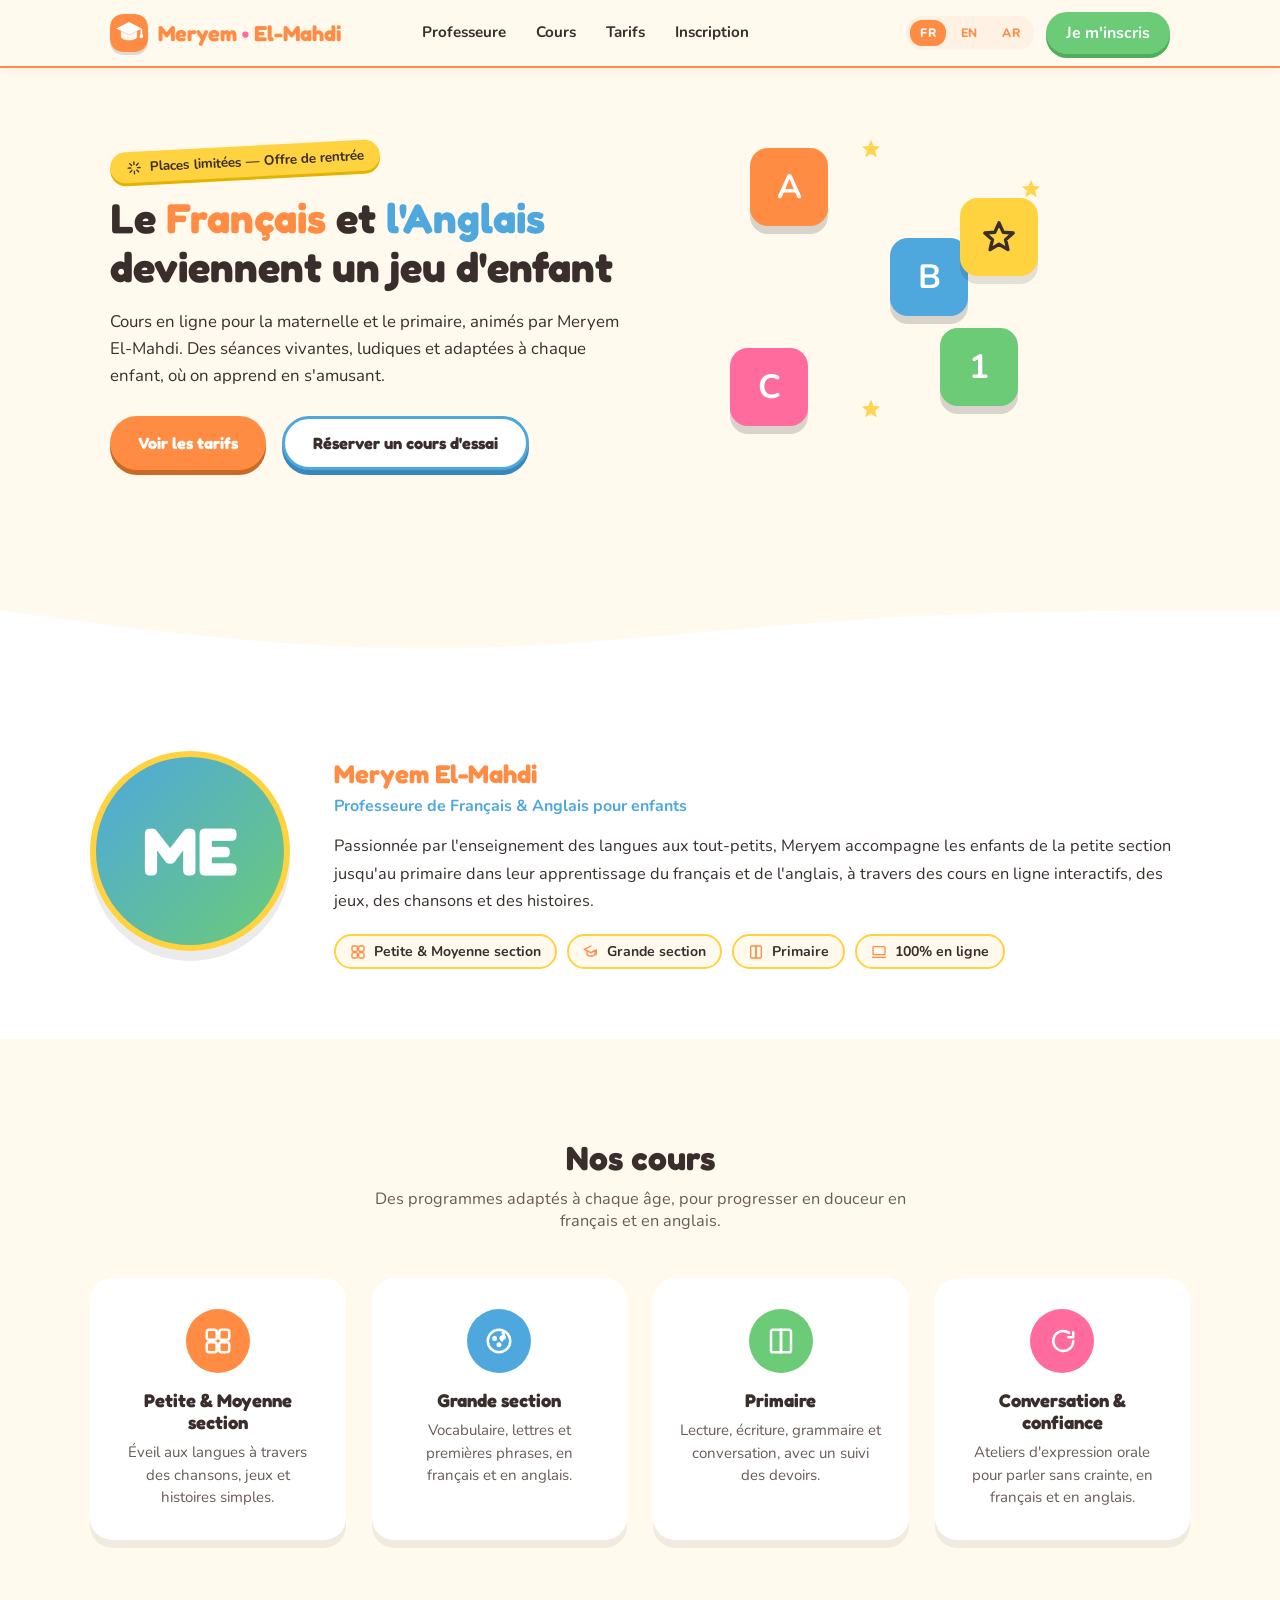
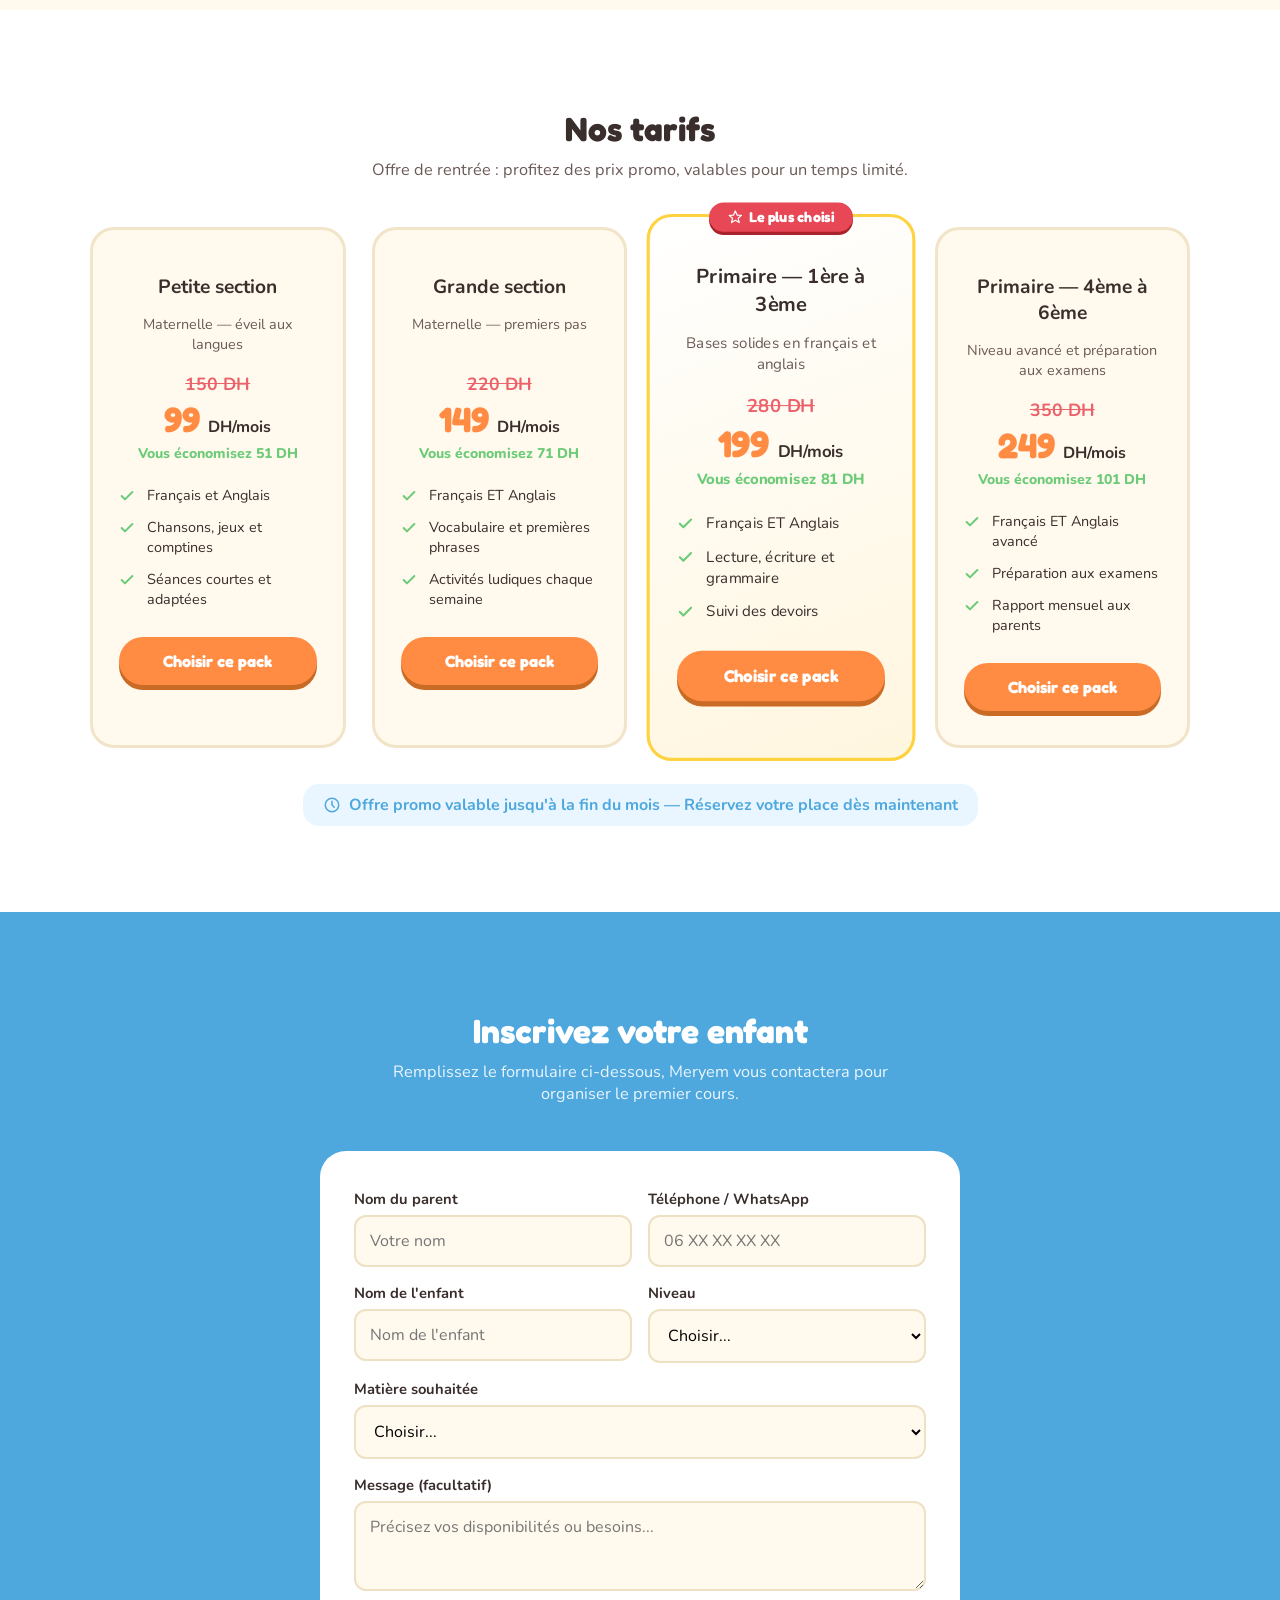
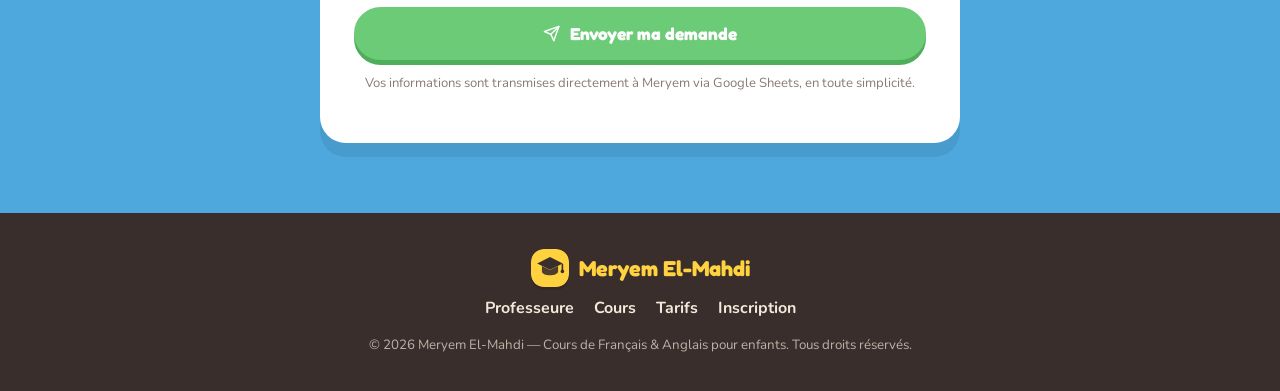
==== commit dd0d4d72: "v2" ====
--- a/index.html
+++ b/index.html
@@ -7,23 +7,40 @@
 <link rel="preconnect" href="https://fonts.googleapis.com">
 <link href="https://fonts.googleapis.com/css2?family=Fredoka:wght@500;600;700&family=Nunito:wght@400;600;700;800&family=Tajawal:wght@400;500;700;800&display=swap" rel="stylesheet">
 <link rel="stylesheet" href="styles.css">
+<link rel="icon" type="image/svg+xml" href="data:image/svg+xml,%3Csvg xmlns='http://www.w3.org/2000/svg' viewBox='0 0 40 40'%3E%3Cdefs%3E%3ClinearGradient id='g' x1='0' y1='0' x2='40' y2='40'%3E%3Cstop offset='0' stop-color='%23FF8C42'/%3E%3Cstop offset='1' stop-color='%23FF6B9D'/%3E%3C/linearGradient%3E%3C/defs%3E%3Crect width='40' height='40' rx='13' fill='url(%23g)'/%3E%3Cpath d='M20 8.5L6.5 15.2 20 21.9l13.5-6.7L20 8.5Z' fill='white'/%3E%3Cpath d='M11.5 18v5.6c0 2.2 3.8 4 8.5 4s8.5-1.8 8.5-4V18l-8.5 4.2-8.5-4.2Z' fill='white' fill-opacity='.92'/%3E%3Crect x='32.2' y='15.4' width='1.7' height='7.6' rx='.85' fill='white'/%3E%3Ccircle cx='33.05' cy='23.6' r='1.9' fill='white'/%3E%3C/svg%3E">
 </head>
 <body>
 
 <header>
   <div class="nav">
-    <div class="brand">
-      <svg class="icon" viewBox="0 0 24 24"><path d="M4 4.5C4 3.7 4.7 3 5.5 3H12v18H5.5C4.7 21 4 20.3 4 19.5V4.5Z"/><path d="M20 4.5C20 3.7 19.3 3 18.5 3H12v18h6.5c.8 0 1.5-.7 1.5-1.5V4.5Z"/></svg>
-      Meryem <span class="dot">•</span> El-Mahdi
-    </div>
+    <a href="#" class="brand">
+      <svg class="logo-badge" viewBox="0 0 40 40" aria-hidden="true">
+        <defs>
+          <linearGradient id="logoGradHeader" x1="0" y1="0" x2="40" y2="40">
+            <stop offset="0" stop-color="#FF8C42"/>
+            <stop offset="1" stop-color="#FF6B9D"/>
+          </linearGradient>
+        </defs>
+        <rect width="40" height="40" rx="13" fill="url(#logoGradHeader)"/>
+        <path d="M20 8.5L6.5 15.2 20 21.9l13.5-6.7L20 8.5Z" fill="white"/>
+        <path d="M11.5 18v5.6c0 2.2 3.8 4 8.5 4s8.5-1.8 8.5-4V18l-8.5 4.2-8.5-4.2Z" fill="white" fill-opacity=".92"/>
+        <rect x="32.2" y="15.4" width="1.7" height="7.6" rx=".85" fill="white"/>
+        <circle cx="33.05" cy="23.6" r="1.9" fill="white"/>
+      </svg>
+      <span class="brand-text">Meryem <span class="dot">•</span> El-Mahdi</span>
+    </a>
 
     <nav class="links" id="navLinks">
+      <button type="button" class="menu-close" id="menuClose" aria-label="Fermer le menu">
+        <svg class="icon" viewBox="0 0 24 24"><path d="M6 6l12 12M18 6L6 18"/></svg>
+      </button>
       <a href="#about" data-i18n="nav.about">Professeure</a>
       <a href="#courses" data-i18n="nav.courses">Cours</a>
       <a href="#pricing" data-i18n="nav.pricing">Tarifs</a>
       <a href="#contact" data-i18n="nav.contact">Inscription</a>
       <a href="#contact" class="nav-cta nav-cta-mobile" data-i18n="nav.cta">Je m'inscris</a>
     </nav>
+    <div class="nav-overlay" id="navOverlay"></div>
 
     <div class="nav-right">
       <div class="lang-switch" role="group" aria-label="Choix de la langue">
@@ -279,7 +296,19 @@
 
 <footer>
   <div class="brand">
-    <svg class="icon" viewBox="0 0 24 24"><path d="M4 4.5C4 3.7 4.7 3 5.5 3H12v18H5.5C4.7 21 4 20.3 4 19.5V4.5Z"/><path d="M20 4.5C20 3.7 19.3 3 18.5 3H12v18h6.5c.8 0 1.5-.7 1.5-1.5V4.5Z"/></svg>
+    <svg class="logo-badge" viewBox="0 0 40 40" aria-hidden="true">
+      <defs>
+        <linearGradient id="logoGradFooter" x1="0" y1="0" x2="40" y2="40">
+          <stop offset="0" stop-color="#FFD23F"/>
+          <stop offset="1" stop-color="#FF8C42"/>
+        </linearGradient>
+      </defs>
+      <rect width="40" height="40" rx="13" fill="url(#logoGradFooter)"/>
+      <path d="M20 8.5L6.5 15.2 20 21.9l13.5-6.7L20 8.5Z" fill="#3A2E2C"/>
+      <path d="M11.5 18v5.6c0 2.2 3.8 4 8.5 4s8.5-1.8 8.5-4V18l-8.5 4.2-8.5-4.2Z" fill="#3A2E2C" fill-opacity=".9"/>
+      <rect x="32.2" y="15.4" width="1.7" height="7.6" rx=".85" fill="#3A2E2C"/>
+      <circle cx="33.05" cy="23.6" r="1.9" fill="#3A2E2C"/>
+    </svg>
     Meryem El-Mahdi
   </div>
   <div class="foot-links">
--- a/styles.css
+++ b/styles.css
@@ -43,17 +43,23 @@
 /* ---------- NAV ---------- */
 header{
   position:sticky;top:0;z-index:50;
-  background:rgba(255,249,238,.9);
+  background:rgba(255,249,238,.97);
   backdrop-filter:blur(6px);
-  border-bottom:3px dashed var(--orange);
+  border-bottom:2px solid var(--orange);
+  box-shadow:0 2px 10px rgba(58,46,44,.06);
 }
 .nav{
-  max-width:1100px;margin:0 auto;padding:14px 20px;
+  max-width:1100px;margin:0 auto;padding:12px 20px;
   display:flex;align-items:center;justify-content:space-between;
-  gap:16px;
-}
-.brand{font-size:1.4rem;font-weight:700;color:var(--orange);display:flex;align-items:center;gap:8px;white-space:nowrap;}
-.brand svg.icon{width:26px;height:26px;}
+  gap:14px;
+}
+.brand{
+  font-size:1.35rem;font-weight:700;color:var(--orange);
+  display:flex;align-items:center;gap:10px;
+  min-width:0;flex-shrink:1;
+}
+.logo-badge{width:38px;height:38px;flex-shrink:0;box-shadow:0 3px 0 rgba(0,0,0,.12);border-radius:13px;}
+.brand-text{white-space:nowrap;overflow:hidden;text-overflow:ellipsis;min-width:0;}
 .brand span.dot{color:var(--pink);}
 
 nav.links{display:flex;align-items:center;gap:22px;font-weight:700;font-size:.95rem;}
@@ -61,16 +67,16 @@
 nav.links a:hover{border-color:var(--yellow);color:var(--orange);}
 .nav-cta-mobile{display:none;}
 
-.nav-right{display:flex;align-items:center;gap:14px;}
-
-.lang-switch{display:flex;gap:6px;}
+.nav-right{display:flex;align-items:center;gap:12px;flex-shrink:0;}
+
+.lang-switch{display:flex;gap:5px;background:#fff1e4;padding:4px;border-radius:16px;}
 .lang-btn{
-  border:2px solid var(--orange);background:white;color:var(--orange);
-  padding:5px 11px;border-radius:14px;font-weight:800;font-size:.78rem;
+  border:none;background:transparent;color:var(--orange);
+  padding:5px 10px;border-radius:12px;font-weight:800;font-size:.76rem;
   cursor:pointer;font-family:'Nunito',sans-serif;letter-spacing:.02em;
   transition:.15s;
 }
-.lang-btn:hover{background:#fff1e4;}
+.lang-btn:hover{background:#ffe2c8;}
 .lang-btn.active{background:var(--orange);color:white;}
 
 .nav-cta{
@@ -81,10 +87,10 @@
 
 .menu-toggle{
   display:none;align-items:center;justify-content:center;
-  width:42px;height:42px;border-radius:12px;border:2px solid var(--orange);
-  background:white;color:var(--orange);cursor:pointer;
-}
-.menu-toggle svg.icon{width:20px;height:20px;stroke-width:2.4;}
+  width:40px;height:40px;border-radius:11px;border:none;
+  background:var(--orange);color:white;cursor:pointer;flex-shrink:0;
+}
+.menu-toggle svg.icon{width:19px;height:19px;stroke-width:2.6;}
 
 /* ---------- HERO ---------- */
 .hero{
@@ -271,6 +277,7 @@
   background:var(--ink);color:#f3ead9;padding:36px 20px;text-align:center;
 }
 footer .brand{color:var(--yellow);justify-content:center;margin-bottom:10px;}
+footer .logo-badge{width:38px;height:38px;}
 footer .foot-links{display:flex;justify-content:center;gap:20px;margin-bottom:14px;font-weight:700;flex-wrap:wrap;}
 footer small{opacity:.7;}
 
@@ -297,6 +304,25 @@
   .nav-cta-desktop{display:none;}
   .nav-cta-mobile{display:block;margin-top:14px;text-align:center;}
   .menu-toggle{display:flex;}
+
+  .menu-close{
+    display:flex;align-items:center;justify-content:center;
+    position:absolute;top:20px;right:20px;
+    width:38px;height:38px;border-radius:10px;border:none;
+    background:var(--cream);color:var(--ink);cursor:pointer;
+  }
+  html[dir="rtl"] .menu-close{right:auto;left:20px;}
+  .menu-close svg.icon{width:18px;height:18px;stroke-width:2.4;}
+
+  .nav-overlay{
+    position:fixed;inset:0;background:rgba(58,46,44,.35);
+    opacity:0;pointer-events:none;transition:opacity .25s ease;z-index:55;
+  }
+  .nav-overlay.open{opacity:1;pointer-events:auto;}
+}
+
+@media (min-width:861px){
+  .menu-close{display:none;}
 }
 
 @media (min-width: 861px){
@@ -320,6 +346,8 @@
   .btn{width:100%;justify-content:center;}
   .hero-buttons{flex-direction:column;}
   .brand{font-size:1.15rem;}
+  .brand-text{max-width:44vw;}
+  .logo-badge{width:32px;height:32px;}
   .lang-switch{gap:4px;}
   .lang-btn{padding:5px 9px;font-size:.72rem;}
 }
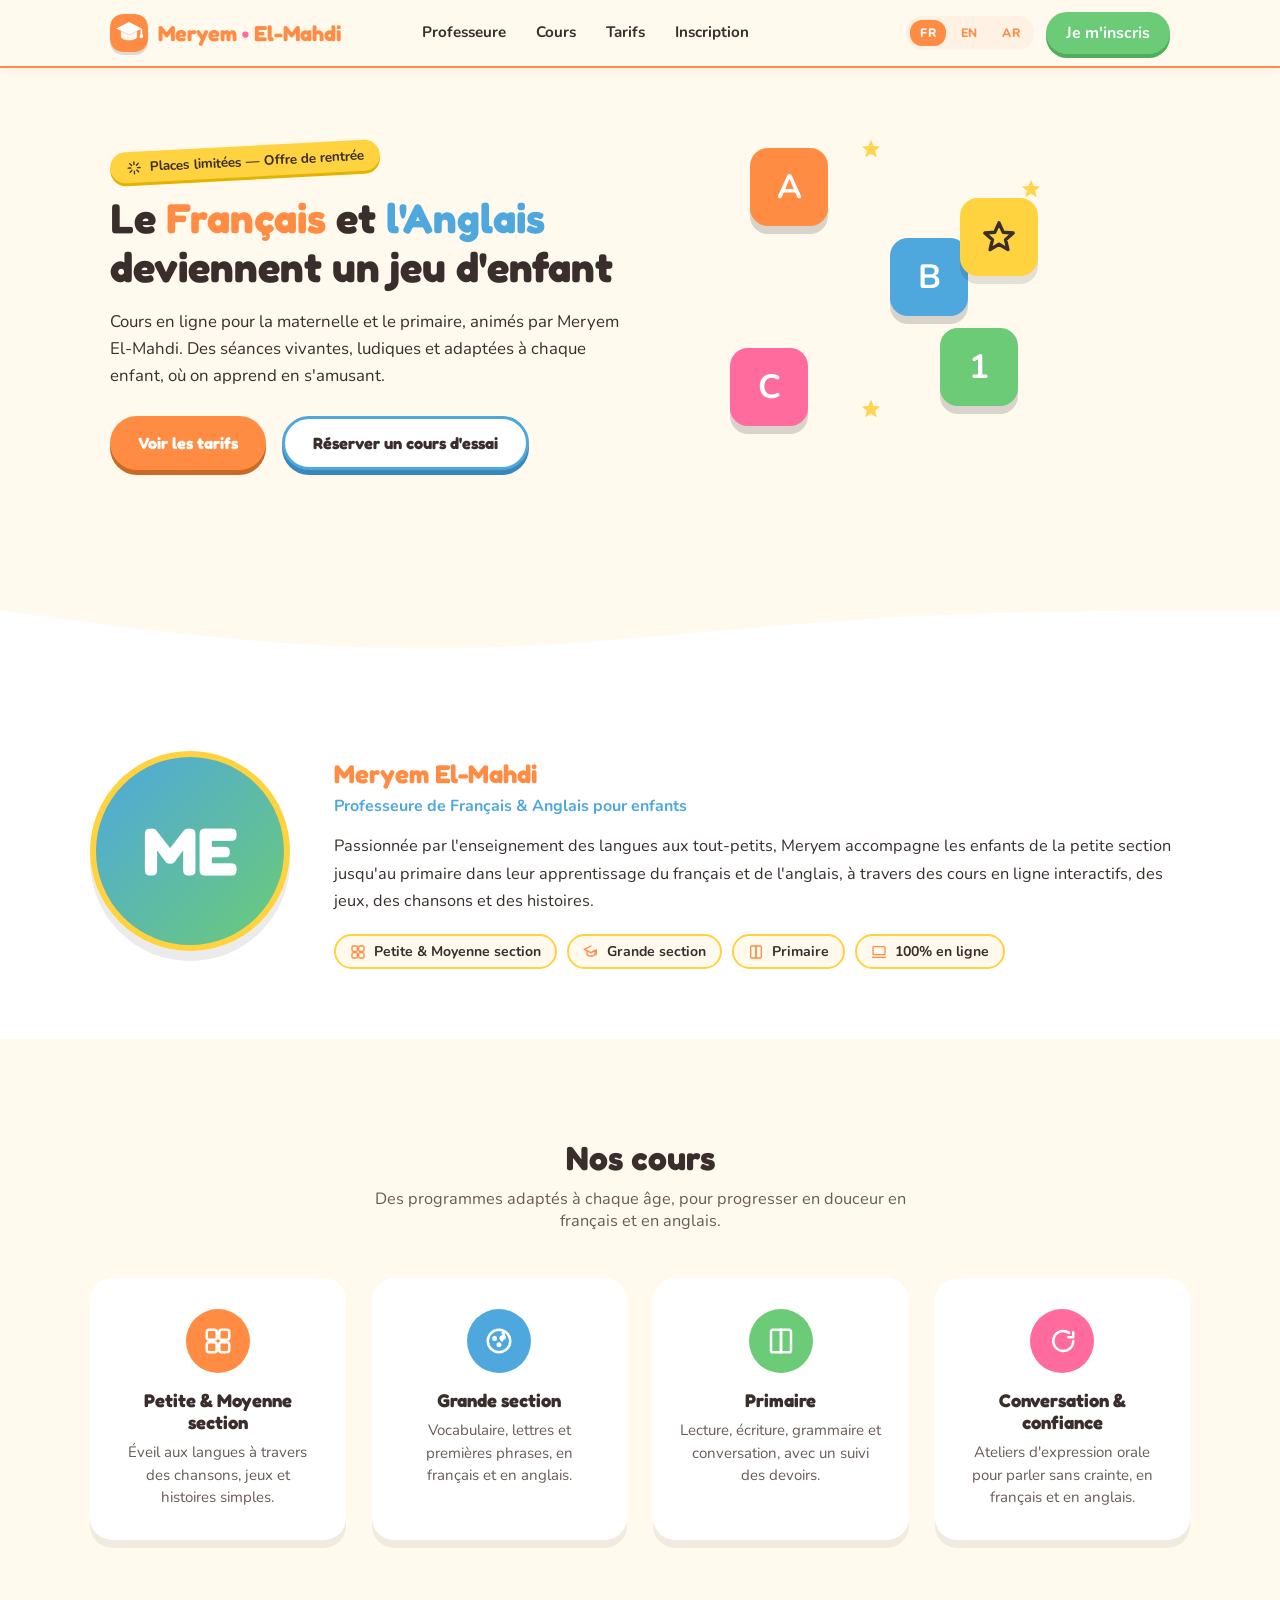
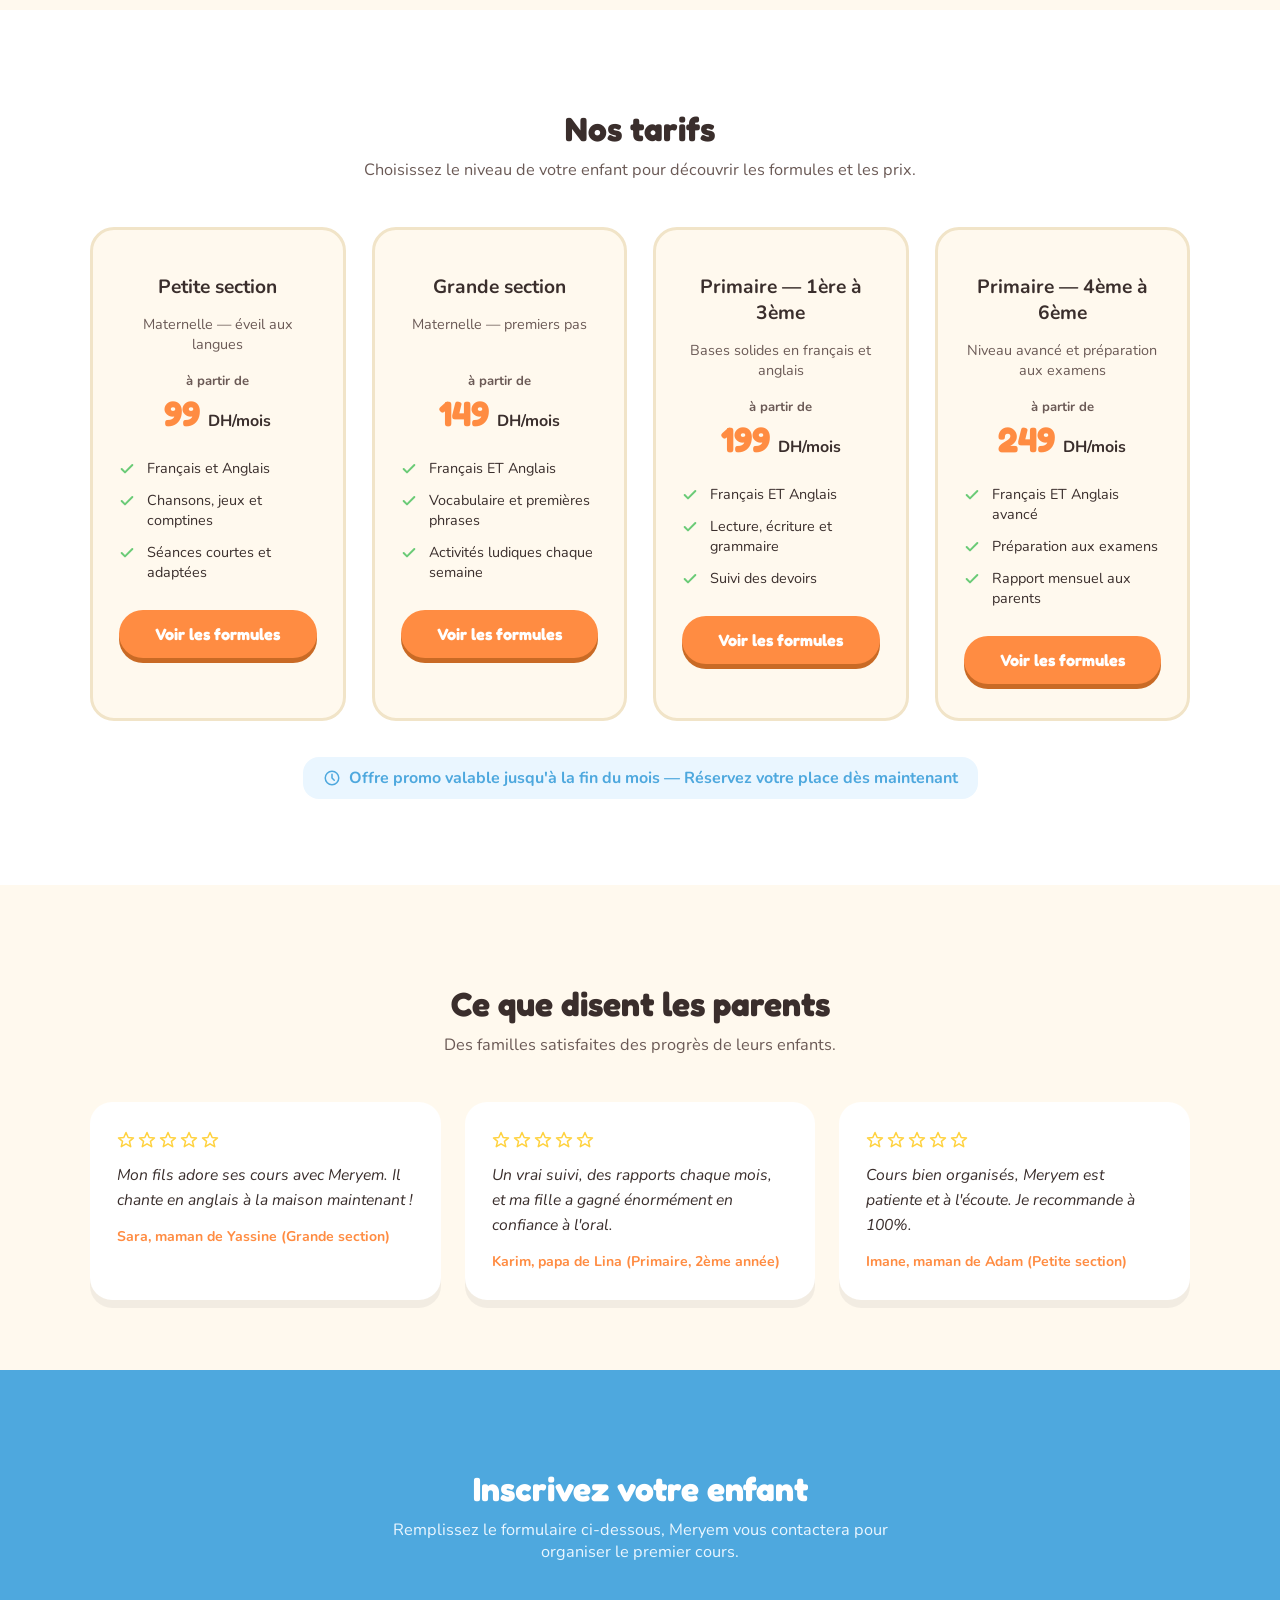
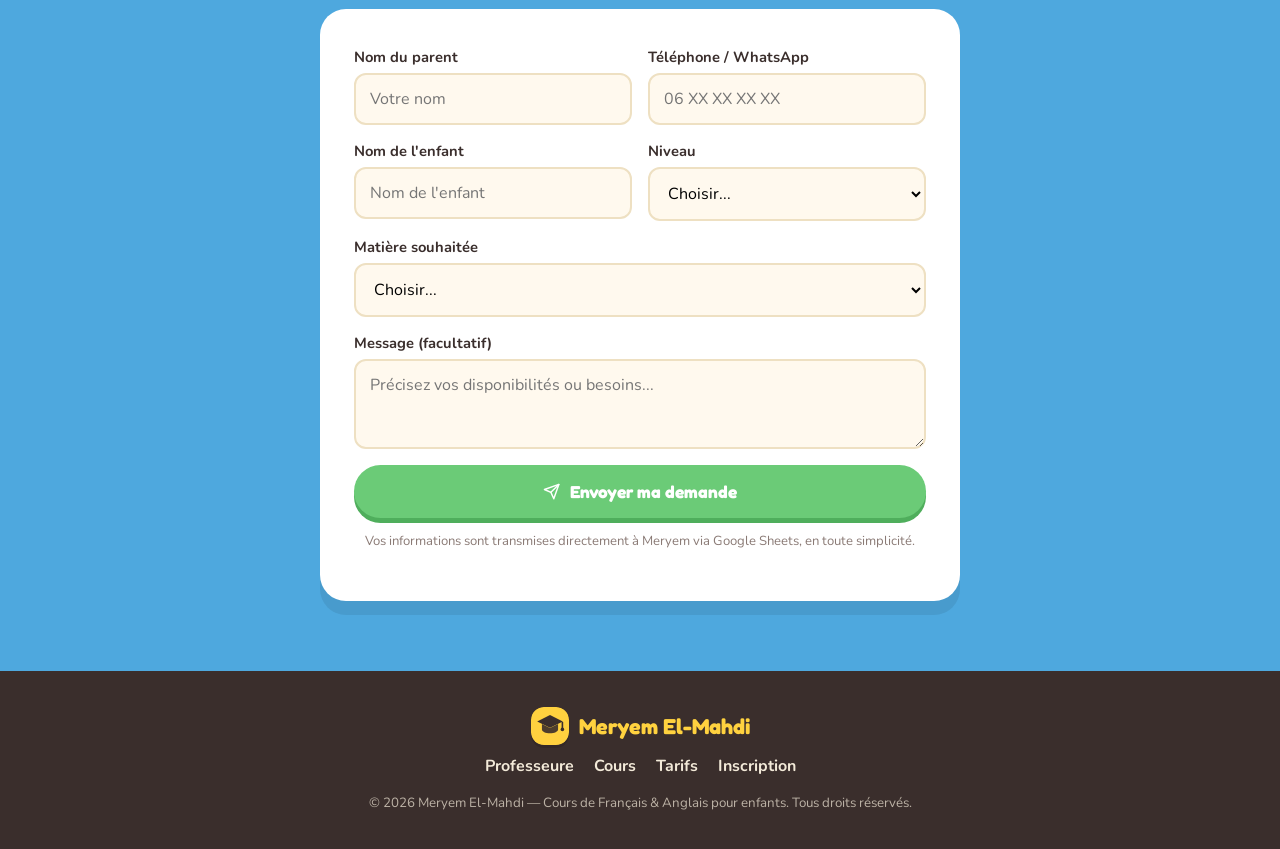
==== commit bd4bcda5: "v3" ====
--- a/index.html
+++ b/index.html
@@ -3,11 +3,71 @@
 <head>
 <meta charset="UTF-8">
 <meta name="viewport" content="width=device-width, initial-scale=1.0">
-<title>Meryem El-Mahdi — Cours de Français & Anglais pour enfants</title>
+
+<!-- ===== SEO : titre et description ===== -->
+<title>Cours particuliers de Français & Anglais pour enfants en ligne | Meryem El-Mahdi</title>
+<meta name="description" content="Cours en ligne de français et d'anglais pour enfants, de la maternelle (petite, moyenne, grande section) au primaire. Cours particuliers avec Meryem El-Mahdi, à partir de 99 DH/mois.">
+<meta name="keywords" content="cours de français en ligne, cours d'anglais enfants, soutien scolaire primaire, professeur particulier Maroc, cours maternelle en ligne, Meryem El-Mahdi">
+<meta name="robots" content="index, follow">
+<meta name="author" content="Meryem El-Mahdi">
+<link rel="canonical" href="https://tonusername.github.io/nom-du-repo/">
+
+<!-- ===== Open Graph (partage Facebook / WhatsApp / LinkedIn) ===== -->
+<meta property="og:type" content="website">
+<meta property="og:title" content="Cours particuliers de Français & Anglais pour enfants en ligne | Meryem El-Mahdi">
+<meta property="og:description" content="Cours en ligne de français et d'anglais pour enfants, de la maternelle au primaire. À partir de 99 DH/mois.">
+<meta property="og:url" content="https://tonusername.github.io/nom-du-repo/">
+<meta property="og:locale" content="fr_FR">
+
+<!-- ===== Twitter Card ===== -->
+<meta name="twitter:card" content="summary">
+<meta name="twitter:title" content="Cours particuliers de Français & Anglais pour enfants en ligne | Meryem El-Mahdi">
+<meta name="twitter:description" content="Cours en ligne de français et d'anglais pour enfants, de la maternelle au primaire. À partir de 99 DH/mois.">
+
 <link rel="preconnect" href="https://fonts.googleapis.com">
+<link rel="preconnect" href="https://fonts.gstatic.com" crossorigin>
 <link href="https://fonts.googleapis.com/css2?family=Fredoka:wght@500;600;700&family=Nunito:wght@400;600;700;800&family=Tajawal:wght@400;500;700;800&display=swap" rel="stylesheet">
 <link rel="stylesheet" href="styles.css">
 <link rel="icon" type="image/svg+xml" href="data:image/svg+xml,%3Csvg xmlns='http://www.w3.org/2000/svg' viewBox='0 0 40 40'%3E%3Cdefs%3E%3ClinearGradient id='g' x1='0' y1='0' x2='40' y2='40'%3E%3Cstop offset='0' stop-color='%23FF8C42'/%3E%3Cstop offset='1' stop-color='%23FF6B9D'/%3E%3C/linearGradient%3E%3C/defs%3E%3Crect width='40' height='40' rx='13' fill='url(%23g)'/%3E%3Cpath d='M20 8.5L6.5 15.2 20 21.9l13.5-6.7L20 8.5Z' fill='white'/%3E%3Cpath d='M11.5 18v5.6c0 2.2 3.8 4 8.5 4s8.5-1.8 8.5-4V18l-8.5 4.2-8.5-4.2Z' fill='white' fill-opacity='.92'/%3E%3Crect x='32.2' y='15.4' width='1.7' height='7.6' rx='.85' fill='white'/%3E%3Ccircle cx='33.05' cy='23.6' r='1.9' fill='white'/%3E%3C/svg%3E">
+
+<!-- ===== Données structurées pour Google (fiche enrichie) ===== -->
+<script type="application/ld+json">
+{
+  "@context": "https://schema.org",
+  "@type": "Person",
+  "name": "Meryem El-Mahdi",
+  "jobTitle": "Professeure de Français et Anglais pour enfants",
+  "description": "Cours particuliers en ligne de français et d'anglais pour enfants, de la maternelle au primaire.",
+  "url": "https://tonusername.github.io/nom-du-repo/",
+  "knowsLanguage": ["fr", "en", "ar"],
+  "makesOffer": [
+    {
+      "@type": "Offer",
+      "name": "Cours de langues - Petite section",
+      "price": "99",
+      "priceCurrency": "MAD"
+    },
+    {
+      "@type": "Offer",
+      "name": "Cours de langues - Grande section",
+      "price": "149",
+      "priceCurrency": "MAD"
+    },
+    {
+      "@type": "Offer",
+      "name": "Cours de langues - Primaire 1ère à 3ème",
+      "price": "199",
+      "priceCurrency": "MAD"
+    },
+    {
+      "@type": "Offer",
+      "name": "Cours de langues - Primaire 4ème à 6ème",
+      "price": "249",
+      "priceCurrency": "MAD"
+    }
+  ]
+}
+</script>
 </head>
 <body>
 
@@ -155,67 +215,67 @@
 <section class="pricing" id="pricing">
   <div class="section-inner">
     <h2 class="section-title" data-i18n="pricing.title">Nos tarifs</h2>
-    <p class="section-sub" data-i18n="pricing.subtitle">Offre de rentrée : profitez des prix promo, valables pour un temps limité.</p>
+    <p class="section-sub" data-i18n="pricing.subtitle">Choisissez le niveau de votre enfant pour découvrir les formules et les prix.</p>
     <div class="price-cards price-cards-4">
 
       <div class="price-card">
         <h4 data-i18n="pricing.card1.name">Petite section</h4>
         <p class="desc" data-i18n="pricing.card1.desc">Maternelle — éveil aux langues</p>
-        <span class="old-price">150 DH</span>
-        <div class="price">99 <small>DH<span data-i18n="pricing.per_month">/mois</span></small></div>
-        <span class="save" data-i18n="pricing.card1.save">Vous économisez 51 DH</span>
+        <div class="price-from">
+          <span class="from-label" data-i18n="pricing.from">à partir de</span>
+          <div class="price">99 <small>DH<span data-i18n="pricing.per_month">/mois</span></small></div>
+        </div>
         <ul>
           <li><svg class="icon" viewBox="0 0 24 24"><path d="M20 6L9 17l-5-5"/></svg><span data-i18n="pricing.card1.li1">Français et Anglais</span></li>
           <li><svg class="icon" viewBox="0 0 24 24"><path d="M20 6L9 17l-5-5"/></svg><span data-i18n="pricing.card1.li2">Chansons, jeux et comptines</span></li>
           <li><svg class="icon" viewBox="0 0 24 24"><path d="M20 6L9 17l-5-5"/></svg><span data-i18n="pricing.card1.li3">Séances courtes et adaptées</span></li>
         </ul>
-        <a href="#contact" class="btn btn-primary" data-i18n="pricing.choose">Choisir ce tarif</a>
+        <a href="niveau.html?level=petite" class="btn btn-primary" data-i18n="pricing.view">Voir les formules</a>
       </div>
 
       <div class="price-card">
         <h4 data-i18n="pricing.card2.name">Grande section</h4>
         <p class="desc" data-i18n="pricing.card2.desc">Maternelle — premiers pas</p>
-        <span class="old-price">220 DH</span>
-        <div class="price">149 <small>DH<span data-i18n="pricing.per_month">/mois</span></small></div>
-        <span class="save" data-i18n="pricing.card2.save">Vous économisez 71 DH</span>
+        <div class="price-from">
+          <span class="from-label" data-i18n="pricing.from">à partir de</span>
+          <div class="price">149 <small>DH<span data-i18n="pricing.per_month">/mois</span></small></div>
+        </div>
         <ul>
           <li><svg class="icon" viewBox="0 0 24 24"><path d="M20 6L9 17l-5-5"/></svg><span data-i18n="pricing.card2.li1">Français ET Anglais</span></li>
           <li><svg class="icon" viewBox="0 0 24 24"><path d="M20 6L9 17l-5-5"/></svg><span data-i18n="pricing.card2.li2">Vocabulaire et premières phrases</span></li>
           <li><svg class="icon" viewBox="0 0 24 24"><path d="M20 6L9 17l-5-5"/></svg><span data-i18n="pricing.card2.li3">Activités ludiques chaque semaine</span></li>
         </ul>
-        <a href="#contact" class="btn btn-primary" data-i18n="pricing.choose">Choisir ce tarif</a>
-      </div>
-
-      <div class="price-card featured">
-        <span class="badge">
-          <svg class="icon" viewBox="0 0 24 24" fill="currentColor" stroke="none"><path d="M12 2l2.9 6.6 7.1.6-5.4 4.7 1.7 7-6.3-3.8-6.3 3.8 1.7-7L2 9.2l7.1-.6L12 2z"/></svg>
-          <span data-i18n="pricing.badge">Le plus choisi</span>
-        </span>
+        <a href="niveau.html?level=grande" class="btn btn-primary" data-i18n="pricing.view">Voir les formules</a>
+      </div>
+
+      <div class="price-card">
         <h4 data-i18n="pricing.card3.name">Primaire — 1ère à 3ème</h4>
         <p class="desc" data-i18n="pricing.card3.desc">Bases solides en français et anglais</p>
-        <span class="old-price">280 DH</span>
-        <div class="price">199 <small>DH<span data-i18n="pricing.per_month">/mois</span></small></div>
-        <span class="save" data-i18n="pricing.card3.save">Vous économisez 81 DH</span>
+        <div class="price-from">
+          <span class="from-label" data-i18n="pricing.from">à partir de</span>
+          <div class="price">199 <small>DH<span data-i18n="pricing.per_month">/mois</span></small></div>
+        </div>
         <ul>
           <li><svg class="icon" viewBox="0 0 24 24"><path d="M20 6L9 17l-5-5"/></svg><span data-i18n="pricing.card3.li1">Français ET Anglais</span></li>
           <li><svg class="icon" viewBox="0 0 24 24"><path d="M20 6L9 17l-5-5"/></svg><span data-i18n="pricing.card3.li2">Lecture, écriture et grammaire</span></li>
           <li><svg class="icon" viewBox="0 0 24 24"><path d="M20 6L9 17l-5-5"/></svg><span data-i18n="pricing.card3.li3">Suivi des devoirs</span></li>
         </ul>
-        <a href="#contact" class="btn btn-primary" data-i18n="pricing.choose">Choisir ce tarif</a>
+        <a href="niveau.html?level=primaire13" class="btn btn-primary" data-i18n="pricing.view">Voir les formules</a>
       </div>
 
       <div class="price-card">
         <h4 data-i18n="pricing.card4.name">Primaire — 4ème à 6ème</h4>
         <p class="desc" data-i18n="pricing.card4.desc">Niveau avancé et préparation aux examens</p>
-        <span class="old-price">350 DH</span>
-        <div class="price">249 <small>DH<span data-i18n="pricing.per_month">/mois</span></small></div>
-        <span class="save" data-i18n="pricing.card4.save">Vous économisez 101 DH</span>
+        <div class="price-from">
+          <span class="from-label" data-i18n="pricing.from">à partir de</span>
+          <div class="price">249 <small>DH<span data-i18n="pricing.per_month">/mois</span></small></div>
+        </div>
         <ul>
           <li><svg class="icon" viewBox="0 0 24 24"><path d="M20 6L9 17l-5-5"/></svg><span data-i18n="pricing.card4.li1">Français ET Anglais avancé</span></li>
           <li><svg class="icon" viewBox="0 0 24 24"><path d="M20 6L9 17l-5-5"/></svg><span data-i18n="pricing.card4.li2">Préparation aux examens</span></li>
           <li><svg class="icon" viewBox="0 0 24 24"><path d="M20 6L9 17l-5-5"/></svg><span data-i18n="pricing.card4.li3">Rapport mensuel aux parents</span></li>
         </ul>
-        <a href="#contact" class="btn btn-primary" data-i18n="pricing.choose">Choisir ce tarif</a>
+        <a href="niveau.html?level=primaire46" class="btn btn-primary" data-i18n="pricing.view">Voir les formules</a>
       </div>
 
     </div>
@@ -224,6 +284,49 @@
         <svg class="icon" viewBox="0 0 24 24"><circle cx="12" cy="12" r="9"/><path d="M12 7v5l3 3"/></svg>
         <span data-i18n="pricing.promo">Offre promo valable jusqu'à la fin du mois — Réservez votre place dès maintenant</span>
       </p>
+    </div>
+  </div>
+</section>
+
+<!-- AVIS / TESTIMONIALS -->
+<section class="reviews" id="reviews">
+  <div class="section-inner">
+    <h2 class="section-title" data-i18n="reviews.title">Ce que disent les parents</h2>
+    <p class="section-sub" data-i18n="reviews.subtitle">Des familles satisfaites des progrès de leurs enfants.</p>
+    <div class="review-cards">
+      <div class="review-card">
+        <div class="stars">
+          <svg class="icon" viewBox="0 0 24 24" fill="currentColor" stroke="none"><path d="M12 2l2.9 6.6 7.1.6-5.4 4.7 1.7 7-6.3-3.8-6.3 3.8 1.7-7L2 9.2l7.1-.6L12 2z"/></svg>
+          <svg class="icon" viewBox="0 0 24 24" fill="currentColor" stroke="none"><path d="M12 2l2.9 6.6 7.1.6-5.4 4.7 1.7 7-6.3-3.8-6.3 3.8 1.7-7L2 9.2l7.1-.6L12 2z"/></svg>
+          <svg class="icon" viewBox="0 0 24 24" fill="currentColor" stroke="none"><path d="M12 2l2.9 6.6 7.1.6-5.4 4.7 1.7 7-6.3-3.8-6.3 3.8 1.7-7L2 9.2l7.1-.6L12 2z"/></svg>
+          <svg class="icon" viewBox="0 0 24 24" fill="currentColor" stroke="none"><path d="M12 2l2.9 6.6 7.1.6-5.4 4.7 1.7 7-6.3-3.8-6.3 3.8 1.7-7L2 9.2l7.1-.6L12 2z"/></svg>
+          <svg class="icon" viewBox="0 0 24 24" fill="currentColor" stroke="none"><path d="M12 2l2.9 6.6 7.1.6-5.4 4.7 1.7 7-6.3-3.8-6.3 3.8 1.7-7L2 9.2l7.1-.6L12 2z"/></svg>
+        </div>
+        <p class="review-text" data-i18n="reviews.r1.text">Mon fils adore ses cours avec Meryem. Il chante en anglais à la maison maintenant !</p>
+        <p class="review-author" data-i18n="reviews.r1.author">Sara, maman de Yassine (Grande section)</p>
+      </div>
+      <div class="review-card">
+        <div class="stars">
+          <svg class="icon" viewBox="0 0 24 24" fill="currentColor" stroke="none"><path d="M12 2l2.9 6.6 7.1.6-5.4 4.7 1.7 7-6.3-3.8-6.3 3.8 1.7-7L2 9.2l7.1-.6L12 2z"/></svg>
+          <svg class="icon" viewBox="0 0 24 24" fill="currentColor" stroke="none"><path d="M12 2l2.9 6.6 7.1.6-5.4 4.7 1.7 7-6.3-3.8-6.3 3.8 1.7-7L2 9.2l7.1-.6L12 2z"/></svg>
+          <svg class="icon" viewBox="0 0 24 24" fill="currentColor" stroke="none"><path d="M12 2l2.9 6.6 7.1.6-5.4 4.7 1.7 7-6.3-3.8-6.3 3.8 1.7-7L2 9.2l7.1-.6L12 2z"/></svg>
+          <svg class="icon" viewBox="0 0 24 24" fill="currentColor" stroke="none"><path d="M12 2l2.9 6.6 7.1.6-5.4 4.7 1.7 7-6.3-3.8-6.3 3.8 1.7-7L2 9.2l7.1-.6L12 2z"/></svg>
+          <svg class="icon" viewBox="0 0 24 24" fill="currentColor" stroke="none"><path d="M12 2l2.9 6.6 7.1.6-5.4 4.7 1.7 7-6.3-3.8-6.3 3.8 1.7-7L2 9.2l7.1-.6L12 2z"/></svg>
+        </div>
+        <p class="review-text" data-i18n="reviews.r2.text">Un vrai suivi, des rapports chaque mois, et ma fille a gagné énormément en confiance à l'oral.</p>
+        <p class="review-author" data-i18n="reviews.r2.author">Karim, papa de Lina (Primaire, 2ème année)</p>
+      </div>
+      <div class="review-card">
+        <div class="stars">
+          <svg class="icon" viewBox="0 0 24 24" fill="currentColor" stroke="none"><path d="M12 2l2.9 6.6 7.1.6-5.4 4.7 1.7 7-6.3-3.8-6.3 3.8 1.7-7L2 9.2l7.1-.6L12 2z"/></svg>
+          <svg class="icon" viewBox="0 0 24 24" fill="currentColor" stroke="none"><path d="M12 2l2.9 6.6 7.1.6-5.4 4.7 1.7 7-6.3-3.8-6.3 3.8 1.7-7L2 9.2l7.1-.6L12 2z"/></svg>
+          <svg class="icon" viewBox="0 0 24 24" fill="currentColor" stroke="none"><path d="M12 2l2.9 6.6 7.1.6-5.4 4.7 1.7 7-6.3-3.8-6.3 3.8 1.7-7L2 9.2l7.1-.6L12 2z"/></svg>
+          <svg class="icon" viewBox="0 0 24 24" fill="currentColor" stroke="none"><path d="M12 2l2.9 6.6 7.1.6-5.4 4.7 1.7 7-6.3-3.8-6.3 3.8 1.7-7L2 9.2l7.1-.6L12 2z"/></svg>
+          <svg class="icon" viewBox="0 0 24 24" fill="currentColor" stroke="none"><path d="M12 2l2.9 6.6 7.1.6-5.4 4.7 1.7 7-6.3-3.8-6.3 3.8 1.7-7L2 9.2l7.1-.6L12 2z"/></svg>
+        </div>
+        <p class="review-text" data-i18n="reviews.r3.text">Cours bien organisés, Meryem est patiente et à l'écoute. Je recommande à 100%.</p>
+        <p class="review-author" data-i18n="reviews.r3.author">Imane, maman de Adam (Petite section)</p>
+      </div>
     </div>
   </div>
 </section>
@@ -320,6 +423,6 @@
   <small data-i18n="footer.copyright">© 2026 Meryem El-Mahdi — Cours de Français & Anglais pour enfants. Tous droits réservés.</small>
 </footer>
 
-<script src="script.js"></script>
+<script src="script.js" defer></script>
 </body>
-</html>+</html>
--- a/styles.css
+++ b/styles.css
@@ -231,6 +231,45 @@
 .price{font-size:2.2rem;color:var(--orange);font-weight:700;margin:2px 0 4px;}
 .price small{font-size:1rem;color:var(--ink);font-family:'Nunito';}
 .save{color:var(--green);font-weight:800;font-size:.88rem;margin-bottom:16px;display:block;}
+.price-from{margin-bottom:18px;}
+.from-label{display:block;font-size:.82rem;color:#6b5a56;font-weight:700;margin-bottom:2px;}
+
+/* ---------- REVIEWS ---------- */
+.reviews{background:var(--cream);}
+.review-cards{display:grid;grid-template-columns:repeat(auto-fit,minmax(240px,1fr));gap:24px;}
+.review-card{
+  background:white;border-radius:22px;padding:26px 24px;
+  box-shadow:0 8px 0 rgba(0,0,0,.05);border:3px solid transparent;
+}
+.stars{display:flex;gap:3px;color:var(--yellow);margin-bottom:14px;}
+.stars svg.icon{width:18px;height:18px;}
+.review-text{font-size:.98rem;line-height:1.6;color:var(--ink);margin:0 0 14px;font-style:italic;}
+.review-author{font-weight:700;font-size:.88rem;color:var(--orange);margin:0;}
+
+/* ---------- LEVEL PAGE ---------- */
+.level-hero{
+  background:linear-gradient(160deg,var(--yellow) 0%, var(--orange) 100%);
+  color:white;padding:50px 20px 60px;text-align:center;
+}
+.level-back{
+  display:inline-flex;align-items:center;gap:6px;color:white;font-weight:700;
+  background:rgba(255,255,255,.2);padding:8px 16px;border-radius:20px;font-size:.9rem;
+  margin-bottom:22px;transition:.15s;
+}
+.level-back:hover{background:rgba(255,255,255,.32);}
+html[dir="rtl"] .level-back svg.icon{transform:scaleX(-1);}
+.level-hero h1{font-size:clamp(1.8rem,5vw,2.4rem);margin:0 0 10px;}
+.level-subtitle{font-weight:700;font-size:1.05rem;opacity:.95;margin:0 0 14px;}
+.level-desc{max-width:560px;margin:0 auto;line-height:1.6;opacity:.95;}
+
+.price-cards-3{grid-template-columns:repeat(auto-fit,minmax(240px,1fr));}
+@media (min-width:900px){
+  .price-cards-3{grid-template-columns:repeat(3,1fr);}
+}
+
+.level-cta{background:var(--cream);text-align:center;}
+.level-cta-btn-wrap{display:flex;justify-content:center;}
+
 .price-card ul{list-style:none;padding:0;margin:0 0 22px;text-align:left;font-size:.9rem;}
 .price-card ul li{padding:6px 0 6px 28px;position:relative;}
 .price-card ul li svg.icon{position:absolute;left:0;top:9px;width:16px;height:16px;color:var(--green);stroke-width:3;}
@@ -359,4 +398,4 @@
 @media (prefers-reduced-motion: reduce){
   .block,.star-deco{animation:none;}
   nav.links{transition:none;}
-}+}
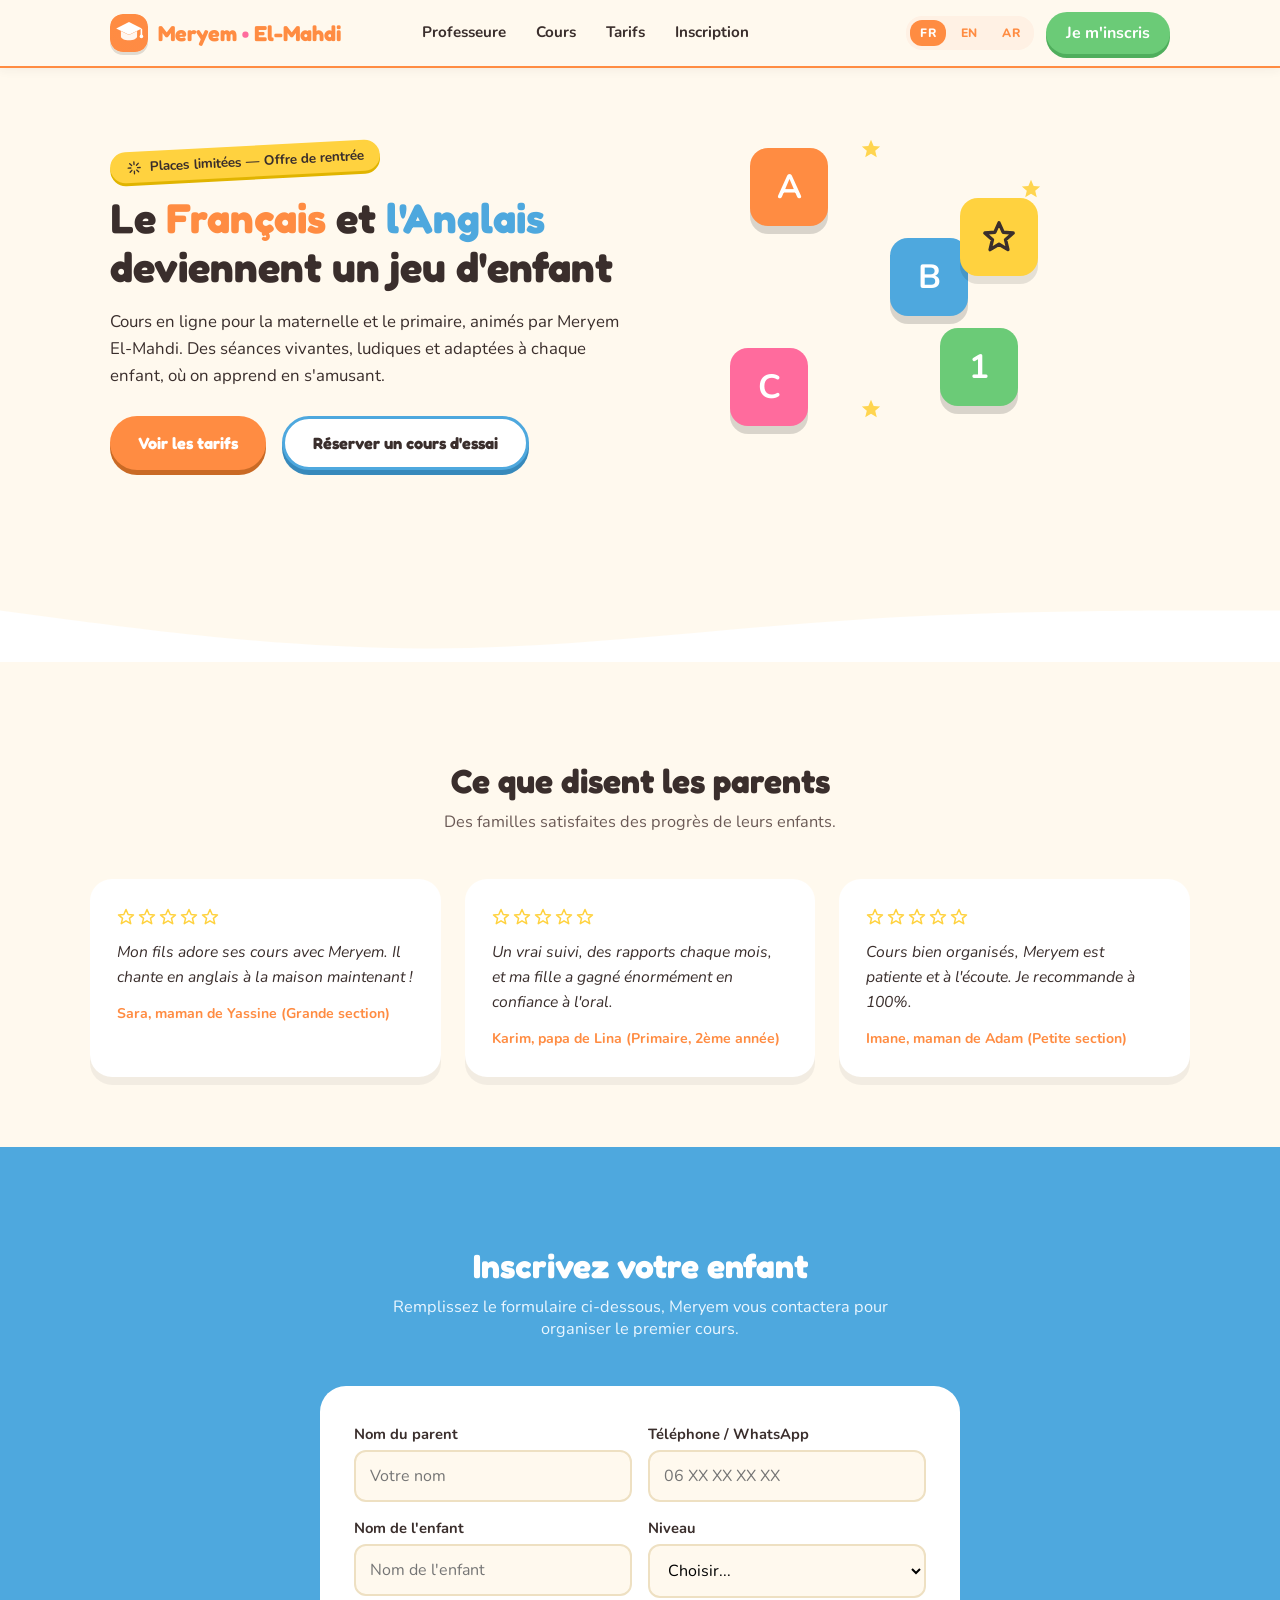
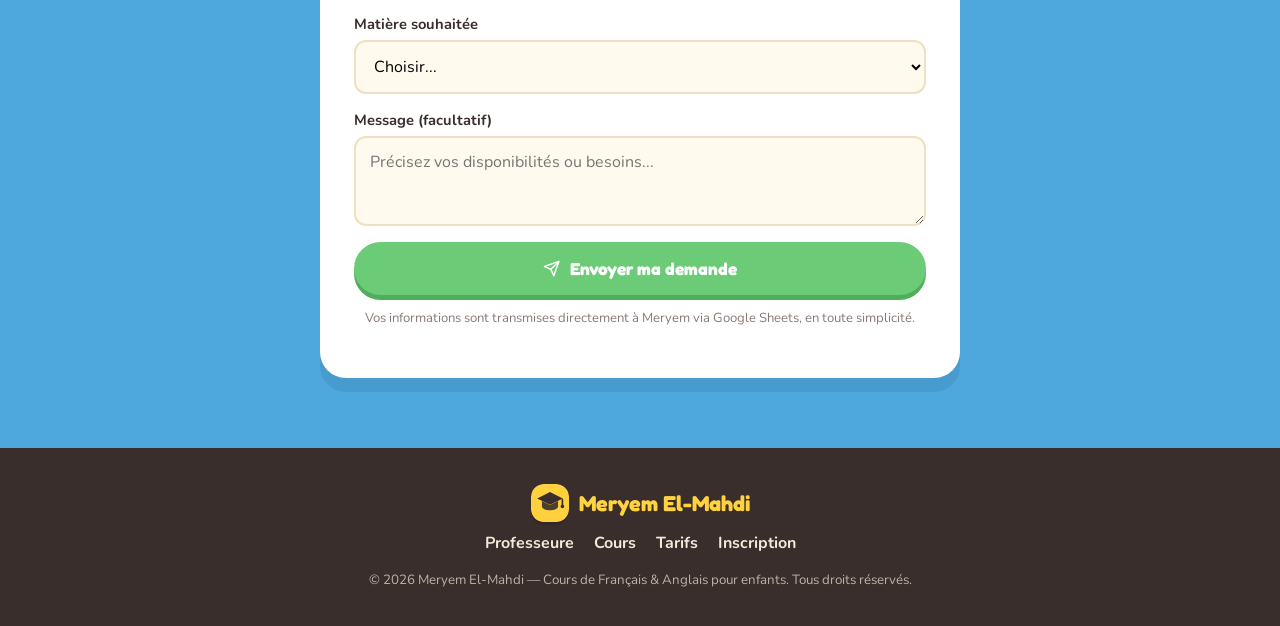
==== commit 5443d8cd: "v5" ====
--- a/index.html
+++ b/index.html
@@ -94,9 +94,9 @@
       <button type="button" class="menu-close" id="menuClose" aria-label="Fermer le menu">
         <svg class="icon" viewBox="0 0 24 24"><path d="M6 6l12 12M18 6L6 18"/></svg>
       </button>
-      <a href="#about" data-i18n="nav.about">Professeure</a>
-      <a href="#courses" data-i18n="nav.courses">Cours</a>
-      <a href="#pricing" data-i18n="nav.pricing">Tarifs</a>
+      <a href="about.html" data-i18n="nav.about">Professeure</a>
+      <a href="cours.html" data-i18n="nav.courses">Cours</a>
+      <a href="tarifs.html" data-i18n="nav.pricing">Tarifs</a>
       <a href="#contact" data-i18n="nav.contact">Inscription</a>
       <a href="#contact" class="nav-cta nav-cta-mobile" data-i18n="nav.cta">Je m'inscris</a>
     </nav>
@@ -126,7 +126,7 @@
     <h1 data-i18n-html="hero.title_html">Le <span class="hl1">Français</span> et <span class="hl2">l'Anglais</span> deviennent un jeu d'enfant</h1>
     <p class="lead" data-i18n="hero.lead">Cours en ligne pour la maternelle et le primaire, animés par Meryem El-Mahdi. Des séances vivantes, ludiques et adaptées à chaque enfant, où on apprend en s'amusant.</p>
     <div class="hero-buttons">
-      <a href="#pricing" class="btn btn-primary" data-i18n="hero.btn_pricing">Voir les tarifs</a>
+      <a href="tarifs.html" class="btn btn-primary" data-i18n="hero.btn_pricing">Voir les tarifs</a>
       <a href="#contact" class="btn btn-secondary" data-i18n="hero.btn_trial">Réserver un cours d'essai</a>
     </div>
   </div>
@@ -142,151 +142,6 @@
   </div>
 </section>
 <svg class="wave" viewBox="0 0 1440 90" preserveAspectRatio="none"><path fill="#ffffff" d="M0,32L80,42.7C160,53,320,75,480,74.7C640,75,800,53,960,42.7C1120,32,1280,32,1360,32L1440,32L1440,90L0,90Z"></path></svg>
-
-<!-- ABOUT -->
-<section class="about" id="about">
-  <div class="section-inner about-wrap">
-    <div class="avatar">ME</div>
-    <div class="about-content">
-      <h3>Meryem El-Mahdi</h3>
-      <span class="about-tag" data-i18n="about.role">Professeure de Français & Anglais pour enfants</span>
-      <p data-i18n="about.bio">Passionnée par l'enseignement des langues aux tout-petits, Meryem accompagne les enfants de la petite section jusqu'au primaire dans leur apprentissage du français et de l'anglais, à travers des cours en ligne interactifs, des jeux, des chansons et des histoires.</p>
-      <div class="tags">
-        <span class="tag">
-          <svg class="icon" viewBox="0 0 24 24"><rect x="3" y="3" width="8" height="8" rx="2"/><rect x="13" y="3" width="8" height="8" rx="2"/><rect x="3" y="13" width="8" height="8" rx="2"/><rect x="13" y="13" width="8" height="8" rx="2"/></svg>
-          <span data-i18n="about.tag1">Petite & Moyenne section</span>
-        </span>
-        <span class="tag">
-          <svg class="icon" viewBox="0 0 24 24"><path d="M12 3L2 8l10 5 8-4.2V16"/><path d="M6 10.5V15c0 1.7 2.7 3 6 3s6-1.3 6-3v-4.5"/></svg>
-          <span data-i18n="about.tag2">Grande section</span>
-        </span>
-        <span class="tag">
-          <svg class="icon" viewBox="0 0 24 24"><path d="M4 4.5C4 3.7 4.7 3 5.5 3H12v18H5.5C4.7 21 4 20.3 4 19.5V4.5Z"/><path d="M20 4.5C20 3.7 19.3 3 18.5 3H12v18h6.5c.8 0 1.5-.7 1.5-1.5V4.5Z"/></svg>
-          <span data-i18n="about.tag3">Primaire</span>
-        </span>
-        <span class="tag">
-          <svg class="icon" viewBox="0 0 24 24"><rect x="3" y="4" width="18" height="12" rx="1.5"/><path d="M2 20h20"/></svg>
-          <span data-i18n="about.tag4">100% en ligne</span>
-        </span>
-      </div>
-    </div>
-  </div>
-</section>
-
-<!-- COURSES -->
-<section class="courses" id="courses">
-  <div class="section-inner">
-    <h2 class="section-title" data-i18n="courses.title">Nos cours</h2>
-    <p class="section-sub" data-i18n="courses.subtitle">Des programmes adaptés à chaque âge, pour progresser en douceur en français et en anglais.</p>
-    <div class="cards">
-      <div class="card">
-        <div class="icon-circle">
-          <svg class="icon" viewBox="0 0 24 24"><rect x="3" y="3" width="8" height="8" rx="2"/><rect x="13" y="3" width="8" height="8" rx="2"/><rect x="3" y="13" width="8" height="8" rx="2"/><rect x="13" y="13" width="8" height="8" rx="2"/></svg>
-        </div>
-        <h4 data-i18n="courses.card1.title">Petite & Moyenne section</h4>
-        <p data-i18n="courses.card1.desc">Éveil aux langues à travers des chansons, jeux et histoires simples.</p>
-      </div>
-      <div class="card">
-        <div class="icon-circle">
-          <svg class="icon" viewBox="0 0 24 24"><circle cx="12" cy="12" r="9"/><circle cx="8.5" cy="10" r="1"/><circle cx="15.5" cy="9" r="1"/><circle cx="12" cy="15" r="1"/><path d="M15 5.5c1.5 1 1 3-.5 3s-1.5 2 0 3"/></svg>
-        </div>
-        <h4 data-i18n="courses.card2.title">Grande section</h4>
-        <p data-i18n="courses.card2.desc">Vocabulaire, lettres et premières phrases, en français et en anglais.</p>
-      </div>
-      <div class="card">
-        <div class="icon-circle">
-          <svg class="icon" viewBox="0 0 24 24"><path d="M4 4.5C4 3.7 4.7 3 5.5 3H12v18H5.5C4.7 21 4 20.3 4 19.5V4.5Z"/><path d="M20 4.5C20 3.7 19.3 3 18.5 3H12v18h6.5c.8 0 1.5-.7 1.5-1.5V4.5Z"/></svg>
-        </div>
-        <h4 data-i18n="courses.card3.title">Primaire</h4>
-        <p data-i18n="courses.card3.desc">Lecture, écriture, grammaire et conversation, avec un suivi des devoirs.</p>
-      </div>
-      <div class="card">
-        <div class="icon-circle">
-          <svg class="icon" viewBox="0 0 24 24"><path d="M21 12a8 8 0 1 1-3.3-6.5"/><path d="M21 5v4h-4"/></svg>
-        </div>
-        <h4 data-i18n="courses.card4.title">Conversation & confiance</h4>
-        <p data-i18n="courses.card4.desc">Ateliers d'expression orale pour parler sans crainte, en français et en anglais.</p>
-      </div>
-    </div>
-  </div>
-</section>
-
-<!-- PRICING -->
-<section class="pricing" id="pricing">
-  <div class="section-inner">
-    <h2 class="section-title" data-i18n="pricing.title">Nos tarifs</h2>
-    <p class="section-sub" data-i18n="pricing.subtitle">Choisissez le niveau de votre enfant pour découvrir les formules et les prix.</p>
-    <div class="price-cards price-cards-4">
-
-      <div class="price-card">
-        <h4 data-i18n="pricing.card1.name">Petite section</h4>
-        <p class="desc" data-i18n="pricing.card1.desc">Maternelle — éveil aux langues</p>
-        <div class="price-from">
-          <span class="from-label" data-i18n="pricing.from">à partir de</span>
-          <div class="price">99 <small>DH<span data-i18n="pricing.per_month">/mois</span></small></div>
-        </div>
-        <ul>
-          <li><svg class="icon" viewBox="0 0 24 24"><path d="M20 6L9 17l-5-5"/></svg><span data-i18n="pricing.card1.li1">Français et Anglais</span></li>
-          <li><svg class="icon" viewBox="0 0 24 24"><path d="M20 6L9 17l-5-5"/></svg><span data-i18n="pricing.card1.li2">Chansons, jeux et comptines</span></li>
-          <li><svg class="icon" viewBox="0 0 24 24"><path d="M20 6L9 17l-5-5"/></svg><span data-i18n="pricing.card1.li3">Séances courtes et adaptées</span></li>
-        </ul>
-        <a href="niveau.html?level=petite" class="btn btn-primary" data-i18n="pricing.view">Voir les formules</a>
-      </div>
-
-      <div class="price-card">
-        <h4 data-i18n="pricing.card2.name">Grande section</h4>
-        <p class="desc" data-i18n="pricing.card2.desc">Maternelle — premiers pas</p>
-        <div class="price-from">
-          <span class="from-label" data-i18n="pricing.from">à partir de</span>
-          <div class="price">149 <small>DH<span data-i18n="pricing.per_month">/mois</span></small></div>
-        </div>
-        <ul>
-          <li><svg class="icon" viewBox="0 0 24 24"><path d="M20 6L9 17l-5-5"/></svg><span data-i18n="pricing.card2.li1">Français ET Anglais</span></li>
-          <li><svg class="icon" viewBox="0 0 24 24"><path d="M20 6L9 17l-5-5"/></svg><span data-i18n="pricing.card2.li2">Vocabulaire et premières phrases</span></li>
-          <li><svg class="icon" viewBox="0 0 24 24"><path d="M20 6L9 17l-5-5"/></svg><span data-i18n="pricing.card2.li3">Activités ludiques chaque semaine</span></li>
-        </ul>
-        <a href="niveau.html?level=grande" class="btn btn-primary" data-i18n="pricing.view">Voir les formules</a>
-      </div>
-
-      <div class="price-card">
-        <h4 data-i18n="pricing.card3.name">Primaire — 1ère à 3ème</h4>
-        <p class="desc" data-i18n="pricing.card3.desc">Bases solides en français et anglais</p>
-        <div class="price-from">
-          <span class="from-label" data-i18n="pricing.from">à partir de</span>
-          <div class="price">199 <small>DH<span data-i18n="pricing.per_month">/mois</span></small></div>
-        </div>
-        <ul>
-          <li><svg class="icon" viewBox="0 0 24 24"><path d="M20 6L9 17l-5-5"/></svg><span data-i18n="pricing.card3.li1">Français ET Anglais</span></li>
-          <li><svg class="icon" viewBox="0 0 24 24"><path d="M20 6L9 17l-5-5"/></svg><span data-i18n="pricing.card3.li2">Lecture, écriture et grammaire</span></li>
-          <li><svg class="icon" viewBox="0 0 24 24"><path d="M20 6L9 17l-5-5"/></svg><span data-i18n="pricing.card3.li3">Suivi des devoirs</span></li>
-        </ul>
-        <a href="niveau.html?level=primaire13" class="btn btn-primary" data-i18n="pricing.view">Voir les formules</a>
-      </div>
-
-      <div class="price-card">
-        <h4 data-i18n="pricing.card4.name">Primaire — 4ème à 6ème</h4>
-        <p class="desc" data-i18n="pricing.card4.desc">Niveau avancé et préparation aux examens</p>
-        <div class="price-from">
-          <span class="from-label" data-i18n="pricing.from">à partir de</span>
-          <div class="price">249 <small>DH<span data-i18n="pricing.per_month">/mois</span></small></div>
-        </div>
-        <ul>
-          <li><svg class="icon" viewBox="0 0 24 24"><path d="M20 6L9 17l-5-5"/></svg><span data-i18n="pricing.card4.li1">Français ET Anglais avancé</span></li>
-          <li><svg class="icon" viewBox="0 0 24 24"><path d="M20 6L9 17l-5-5"/></svg><span data-i18n="pricing.card4.li2">Préparation aux examens</span></li>
-          <li><svg class="icon" viewBox="0 0 24 24"><path d="M20 6L9 17l-5-5"/></svg><span data-i18n="pricing.card4.li3">Rapport mensuel aux parents</span></li>
-        </ul>
-        <a href="niveau.html?level=primaire46" class="btn btn-primary" data-i18n="pricing.view">Voir les formules</a>
-      </div>
-
-    </div>
-    <div class="promo-note-wrap">
-      <p class="promo-note">
-        <svg class="icon" viewBox="0 0 24 24"><circle cx="12" cy="12" r="9"/><path d="M12 7v5l3 3"/></svg>
-        <span data-i18n="pricing.promo">Offre promo valable jusqu'à la fin du mois — Réservez votre place dès maintenant</span>
-      </p>
-    </div>
-  </div>
-</section>
 
 <!-- AVIS / TESTIMONIALS -->
 <section class="reviews" id="reviews">
@@ -415,9 +270,9 @@
     Meryem El-Mahdi
   </div>
   <div class="foot-links">
-    <a href="#about" data-i18n="nav.about">Professeure</a>
-    <a href="#courses" data-i18n="nav.courses">Cours</a>
-    <a href="#pricing" data-i18n="nav.pricing">Tarifs</a>
+    <a href="about.html" data-i18n="nav.about">Professeure</a>
+    <a href="cours.html" data-i18n="nav.courses">Cours</a>
+    <a href="tarifs.html" data-i18n="nav.pricing">Tarifs</a>
     <a href="#contact" data-i18n="nav.contact">Inscription</a>
   </div>
   <small data-i18n="footer.copyright">© 2026 Meryem El-Mahdi — Cours de Français & Anglais pour enfants. Tous droits réservés.</small>
--- a/styles.css
+++ b/styles.css
@@ -269,6 +269,40 @@
 
 .level-cta{background:var(--cream);text-align:center;}
 .level-cta-btn-wrap{display:flex;justify-content:center;}
+
+/* ---------- SIMPLE PAGE HERO (Cours / Tarifs) ---------- */
+.page-hero{
+  background:linear-gradient(160deg,var(--yellow) 0%, var(--orange) 100%);
+  color:white;padding:50px 20px 60px;text-align:center;
+}
+.page-hero h1{font-size:clamp(1.8rem,5vw,2.4rem);margin:0 0 10px;}
+.page-hero p{max-width:560px;margin:0 auto;opacity:.95;line-height:1.6;}
+
+/* ---------- ABOUT PAGE ---------- */
+.about-page-hero{background:white;padding-top:60px;}
+.about-page-hero .eyebrow{
+  background:var(--yellow);transform:none;margin-bottom:14px;
+}
+.about-page-hero h1{font-size:clamp(1.7rem,4.5vw,2.3rem);color:var(--ink);margin:0 0 10px;}
+.avatar-lg{flex:0 0 220px;width:220px;height:220px;font-size:4.6rem;}
+.about-link{margin-top:8px;}
+
+/* ---------- CERTIFICATES ---------- */
+.certs{background:var(--cream);}
+.cert-grid{display:grid;grid-template-columns:repeat(auto-fit,minmax(200px,1fr));gap:24px;}
+.cert-card{margin:0;background:white;border-radius:20px;padding:14px;box-shadow:0 8px 0 rgba(0,0,0,.05);border:3px solid transparent;transition:.2s;}
+.cert-card:hover{transform:translateY(-6px);border-color:var(--yellow);}
+.cert-image-placeholder{
+  aspect-ratio:4/3;border-radius:14px;
+  background:repeating-linear-gradient(135deg, #fff6df, #fff6df 10px, #fdf0d0 10px, #fdf0d0 20px);
+  border:2px dashed var(--orange);
+  display:flex;flex-direction:column;align-items:center;justify-content:center;
+  gap:8px;color:var(--orange);text-align:center;padding:10px;
+}
+.cert-image-placeholder svg.icon{width:34px;height:34px;stroke-width:1.6;}
+.cert-image-placeholder span{font-size:.8rem;font-weight:700;max-width:140px;}
+.cert-card figcaption{text-align:center;font-weight:700;margin-top:10px;font-size:.95rem;color:var(--ink);}
+.cert-card img{width:100%;aspect-ratio:4/3;object-fit:cover;border-radius:14px;display:block;}
 
 .price-card ul{list-style:none;padding:0;margin:0 0 22px;text-align:left;font-size:.9rem;}
 .price-card ul li{padding:6px 0 6px 28px;position:relative;}
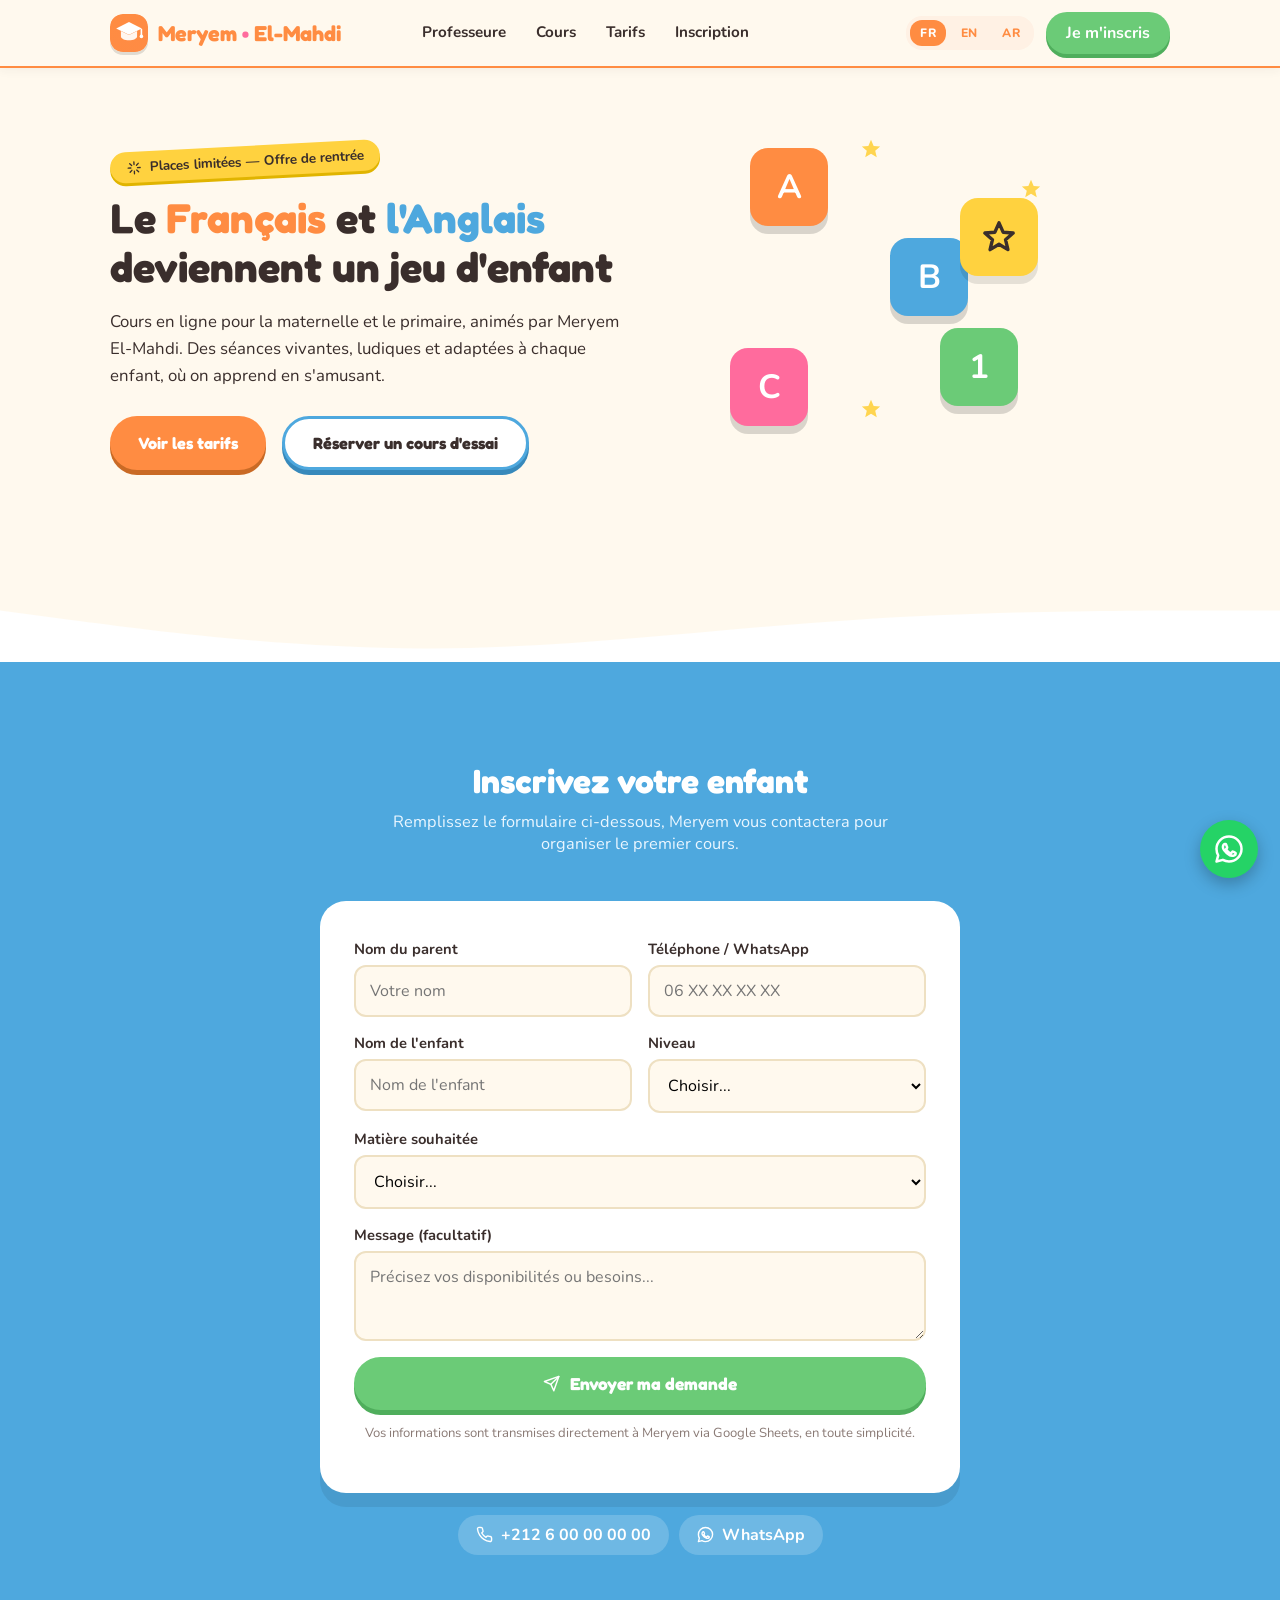
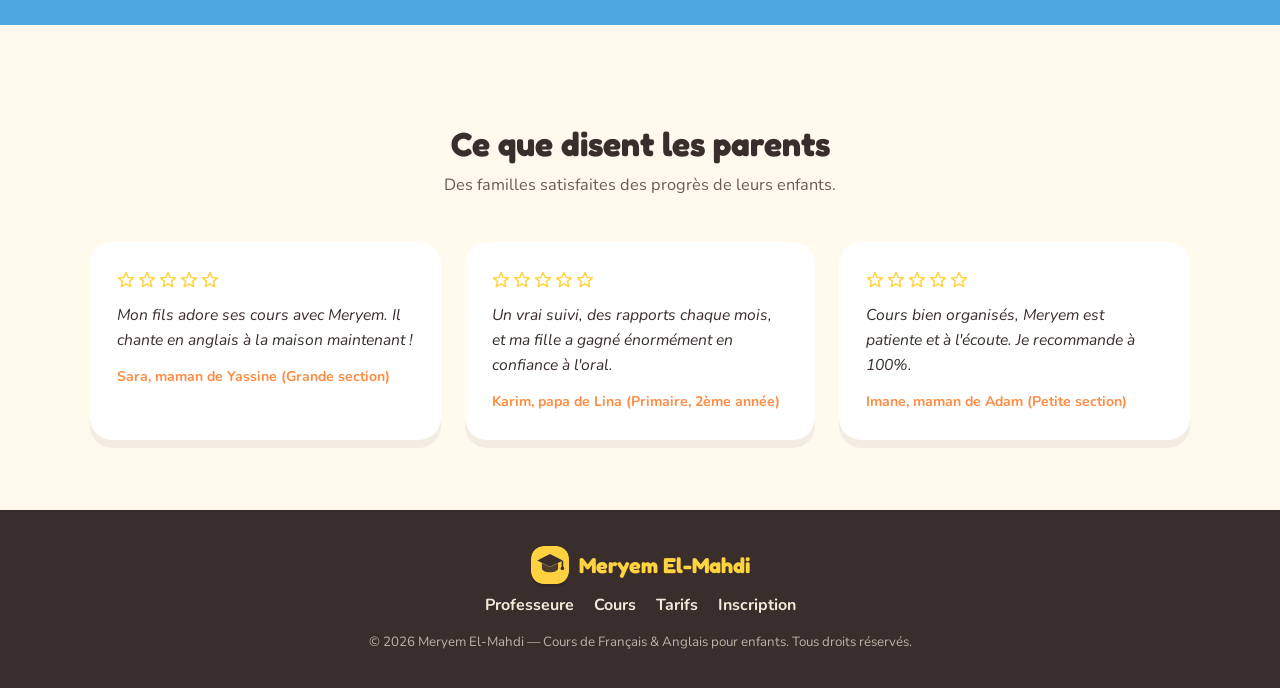
==== commit 6b7ea661: "v6" ====
--- a/index.html
+++ b/index.html
@@ -143,49 +143,6 @@
 </section>
 <svg class="wave" viewBox="0 0 1440 90" preserveAspectRatio="none"><path fill="#ffffff" d="M0,32L80,42.7C160,53,320,75,480,74.7C640,75,800,53,960,42.7C1120,32,1280,32,1360,32L1440,32L1440,90L0,90Z"></path></svg>
 
-<!-- AVIS / TESTIMONIALS -->
-<section class="reviews" id="reviews">
-  <div class="section-inner">
-    <h2 class="section-title" data-i18n="reviews.title">Ce que disent les parents</h2>
-    <p class="section-sub" data-i18n="reviews.subtitle">Des familles satisfaites des progrès de leurs enfants.</p>
-    <div class="review-cards">
-      <div class="review-card">
-        <div class="stars">
-          <svg class="icon" viewBox="0 0 24 24" fill="currentColor" stroke="none"><path d="M12 2l2.9 6.6 7.1.6-5.4 4.7 1.7 7-6.3-3.8-6.3 3.8 1.7-7L2 9.2l7.1-.6L12 2z"/></svg>
-          <svg class="icon" viewBox="0 0 24 24" fill="currentColor" stroke="none"><path d="M12 2l2.9 6.6 7.1.6-5.4 4.7 1.7 7-6.3-3.8-6.3 3.8 1.7-7L2 9.2l7.1-.6L12 2z"/></svg>
-          <svg class="icon" viewBox="0 0 24 24" fill="currentColor" stroke="none"><path d="M12 2l2.9 6.6 7.1.6-5.4 4.7 1.7 7-6.3-3.8-6.3 3.8 1.7-7L2 9.2l7.1-.6L12 2z"/></svg>
-          <svg class="icon" viewBox="0 0 24 24" fill="currentColor" stroke="none"><path d="M12 2l2.9 6.6 7.1.6-5.4 4.7 1.7 7-6.3-3.8-6.3 3.8 1.7-7L2 9.2l7.1-.6L12 2z"/></svg>
-          <svg class="icon" viewBox="0 0 24 24" fill="currentColor" stroke="none"><path d="M12 2l2.9 6.6 7.1.6-5.4 4.7 1.7 7-6.3-3.8-6.3 3.8 1.7-7L2 9.2l7.1-.6L12 2z"/></svg>
-        </div>
-        <p class="review-text" data-i18n="reviews.r1.text">Mon fils adore ses cours avec Meryem. Il chante en anglais à la maison maintenant !</p>
-        <p class="review-author" data-i18n="reviews.r1.author">Sara, maman de Yassine (Grande section)</p>
-      </div>
-      <div class="review-card">
-        <div class="stars">
-          <svg class="icon" viewBox="0 0 24 24" fill="currentColor" stroke="none"><path d="M12 2l2.9 6.6 7.1.6-5.4 4.7 1.7 7-6.3-3.8-6.3 3.8 1.7-7L2 9.2l7.1-.6L12 2z"/></svg>
-          <svg class="icon" viewBox="0 0 24 24" fill="currentColor" stroke="none"><path d="M12 2l2.9 6.6 7.1.6-5.4 4.7 1.7 7-6.3-3.8-6.3 3.8 1.7-7L2 9.2l7.1-.6L12 2z"/></svg>
-          <svg class="icon" viewBox="0 0 24 24" fill="currentColor" stroke="none"><path d="M12 2l2.9 6.6 7.1.6-5.4 4.7 1.7 7-6.3-3.8-6.3 3.8 1.7-7L2 9.2l7.1-.6L12 2z"/></svg>
-          <svg class="icon" viewBox="0 0 24 24" fill="currentColor" stroke="none"><path d="M12 2l2.9 6.6 7.1.6-5.4 4.7 1.7 7-6.3-3.8-6.3 3.8 1.7-7L2 9.2l7.1-.6L12 2z"/></svg>
-          <svg class="icon" viewBox="0 0 24 24" fill="currentColor" stroke="none"><path d="M12 2l2.9 6.6 7.1.6-5.4 4.7 1.7 7-6.3-3.8-6.3 3.8 1.7-7L2 9.2l7.1-.6L12 2z"/></svg>
-        </div>
-        <p class="review-text" data-i18n="reviews.r2.text">Un vrai suivi, des rapports chaque mois, et ma fille a gagné énormément en confiance à l'oral.</p>
-        <p class="review-author" data-i18n="reviews.r2.author">Karim, papa de Lina (Primaire, 2ème année)</p>
-      </div>
-      <div class="review-card">
-        <div class="stars">
-          <svg class="icon" viewBox="0 0 24 24" fill="currentColor" stroke="none"><path d="M12 2l2.9 6.6 7.1.6-5.4 4.7 1.7 7-6.3-3.8-6.3 3.8 1.7-7L2 9.2l7.1-.6L12 2z"/></svg>
-          <svg class="icon" viewBox="0 0 24 24" fill="currentColor" stroke="none"><path d="M12 2l2.9 6.6 7.1.6-5.4 4.7 1.7 7-6.3-3.8-6.3 3.8 1.7-7L2 9.2l7.1-.6L12 2z"/></svg>
-          <svg class="icon" viewBox="0 0 24 24" fill="currentColor" stroke="none"><path d="M12 2l2.9 6.6 7.1.6-5.4 4.7 1.7 7-6.3-3.8-6.3 3.8 1.7-7L2 9.2l7.1-.6L12 2z"/></svg>
-          <svg class="icon" viewBox="0 0 24 24" fill="currentColor" stroke="none"><path d="M12 2l2.9 6.6 7.1.6-5.4 4.7 1.7 7-6.3-3.8-6.3 3.8 1.7-7L2 9.2l7.1-.6L12 2z"/></svg>
-          <svg class="icon" viewBox="0 0 24 24" fill="currentColor" stroke="none"><path d="M12 2l2.9 6.6 7.1.6-5.4 4.7 1.7 7-6.3-3.8-6.3 3.8 1.7-7L2 9.2l7.1-.6L12 2z"/></svg>
-        </div>
-        <p class="review-text" data-i18n="reviews.r3.text">Cours bien organisés, Meryem est patiente et à l'écoute. Je recommande à 100%.</p>
-        <p class="review-author" data-i18n="reviews.r3.author">Imane, maman de Adam (Petite section)</p>
-      </div>
-    </div>
-  </div>
-</section>
-
 <!-- CONTACT / FORM -->
 <section class="contact" id="contact">
   <div class="section-inner">
@@ -248,6 +205,60 @@
         <span data-i18n="contact.success">Merci ! Votre demande a bien été envoyée. Meryem vous contactera très vite.</span>
       </p>
       <p class="form-note" data-i18n="contact.note">Vos informations sont transmises directement à Meryem via Google Sheets, en toute simplicité.</p>
+    </div>
+
+    <div class="contact-phone">
+      <a href="tel:+212600000000">
+        <svg class="icon" viewBox="0 0 24 24"><path d="M22 16.92v3a2 2 0 01-2.18 2 19.79 19.79 0 01-8.63-3.07 19.5 19.5 0 01-6-6 19.79 19.79 0 01-3.07-8.67A2 2 0 014.11 2h3a2 2 0 012 1.72c.127.96.361 1.903.7 2.81a2 2 0 01-.45 2.11L8.09 9.91a16 16 0 006 6l1.27-1.27a2 2 0 012.11-.45c.907.339 1.85.573 2.81.7A2 2 0 0122 16.92z"/></svg>
+        <span data-i18n="contact.call">+212 6 00 00 00 00</span>
+      </a>
+      <a href="https://wa.me/212600000000?text=Bonjour%2C+je+souhaite+des+informations+sur+les+cours" target="_blank" rel="noopener">
+        <svg class="icon" viewBox="0 0 24 24" fill="currentColor" stroke="none"><path d="M12 2C6.48 2 2 6.48 2 12c0 1.85.5 3.58 1.35 5.06L2 22l5.05-1.32A9.94 9.94 0 0012 22c5.52 0 10-4.48 10-10S17.52 2 12 2zm5.2 14.2c-.22.62-1.28 1.18-1.77 1.24-.45.06-.98.08-1.58-.1-.36-.11-.83-.27-1.43-.53-2.52-1.09-4.16-3.62-4.29-3.79-.13-.17-1.02-1.36-1.02-2.6 0-1.23.65-1.84.88-2.09.22-.24.49-.3.65-.3.16 0 .33 0 .47.01.15.01.36-.06.56.43.22.53.74 1.85.81 1.98.06.13.1.28.02.45-.08.17-.13.28-.25.43-.13.15-.27.34-.38.46-.13.13-.26.27-.11.53.15.26.66 1.09 1.42 1.77.98.87 1.8 1.14 2.06 1.27.26.13.41.11.56-.06.15-.17.64-.75.81-1.01.17-.26.34-.21.56-.13.22.08 1.42.67 1.66.79.24.13.4.19.46.29.06.11.06.62-.16 1.24z"/></svg>
+        <span data-i18n="contact.whatsapp">WhatsApp</span>
+      </a>
+    </div>
+  </div>
+</section>
+
+<!-- AVIS / TESTIMONIALS -->
+<section class="reviews" id="reviews">
+  <div class="section-inner">
+    <h2 class="section-title" data-i18n="reviews.title">Ce que disent les parents</h2>
+    <p class="section-sub" data-i18n="reviews.subtitle">Des familles satisfaites des progrès de leurs enfants.</p>
+    <div class="review-cards">
+      <div class="review-card">
+        <div class="stars">
+          <svg class="icon" viewBox="0 0 24 24" fill="currentColor" stroke="none"><path d="M12 2l2.9 6.6 7.1.6-5.4 4.7 1.7 7-6.3-3.8-6.3 3.8 1.7-7L2 9.2l7.1-.6L12 2z"/></svg>
+          <svg class="icon" viewBox="0 0 24 24" fill="currentColor" stroke="none"><path d="M12 2l2.9 6.6 7.1.6-5.4 4.7 1.7 7-6.3-3.8-6.3 3.8 1.7-7L2 9.2l7.1-.6L12 2z"/></svg>
+          <svg class="icon" viewBox="0 0 24 24" fill="currentColor" stroke="none"><path d="M12 2l2.9 6.6 7.1.6-5.4 4.7 1.7 7-6.3-3.8-6.3 3.8 1.7-7L2 9.2l7.1-.6L12 2z"/></svg>
+          <svg class="icon" viewBox="0 0 24 24" fill="currentColor" stroke="none"><path d="M12 2l2.9 6.6 7.1.6-5.4 4.7 1.7 7-6.3-3.8-6.3 3.8 1.7-7L2 9.2l7.1-.6L12 2z"/></svg>
+          <svg class="icon" viewBox="0 0 24 24" fill="currentColor" stroke="none"><path d="M12 2l2.9 6.6 7.1.6-5.4 4.7 1.7 7-6.3-3.8-6.3 3.8 1.7-7L2 9.2l7.1-.6L12 2z"/></svg>
+        </div>
+        <p class="review-text" data-i18n="reviews.r1.text">Mon fils adore ses cours avec Meryem. Il chante en anglais à la maison maintenant !</p>
+        <p class="review-author" data-i18n="reviews.r1.author">Sara, maman de Yassine (Grande section)</p>
+      </div>
+      <div class="review-card">
+        <div class="stars">
+          <svg class="icon" viewBox="0 0 24 24" fill="currentColor" stroke="none"><path d="M12 2l2.9 6.6 7.1.6-5.4 4.7 1.7 7-6.3-3.8-6.3 3.8 1.7-7L2 9.2l7.1-.6L12 2z"/></svg>
+          <svg class="icon" viewBox="0 0 24 24" fill="currentColor" stroke="none"><path d="M12 2l2.9 6.6 7.1.6-5.4 4.7 1.7 7-6.3-3.8-6.3 3.8 1.7-7L2 9.2l7.1-.6L12 2z"/></svg>
+          <svg class="icon" viewBox="0 0 24 24" fill="currentColor" stroke="none"><path d="M12 2l2.9 6.6 7.1.6-5.4 4.7 1.7 7-6.3-3.8-6.3 3.8 1.7-7L2 9.2l7.1-.6L12 2z"/></svg>
+          <svg class="icon" viewBox="0 0 24 24" fill="currentColor" stroke="none"><path d="M12 2l2.9 6.6 7.1.6-5.4 4.7 1.7 7-6.3-3.8-6.3 3.8 1.7-7L2 9.2l7.1-.6L12 2z"/></svg>
+          <svg class="icon" viewBox="0 0 24 24" fill="currentColor" stroke="none"><path d="M12 2l2.9 6.6 7.1.6-5.4 4.7 1.7 7-6.3-3.8-6.3 3.8 1.7-7L2 9.2l7.1-.6L12 2z"/></svg>
+        </div>
+        <p class="review-text" data-i18n="reviews.r2.text">Un vrai suivi, des rapports chaque mois, et ma fille a gagné énormément en confiance à l'oral.</p>
+        <p class="review-author" data-i18n="reviews.r2.author">Karim, papa de Lina (Primaire, 2ème année)</p>
+      </div>
+      <div class="review-card">
+        <div class="stars">
+          <svg class="icon" viewBox="0 0 24 24" fill="currentColor" stroke="none"><path d="M12 2l2.9 6.6 7.1.6-5.4 4.7 1.7 7-6.3-3.8-6.3 3.8 1.7-7L2 9.2l7.1-.6L12 2z"/></svg>
+          <svg class="icon" viewBox="0 0 24 24" fill="currentColor" stroke="none"><path d="M12 2l2.9 6.6 7.1.6-5.4 4.7 1.7 7-6.3-3.8-6.3 3.8 1.7-7L2 9.2l7.1-.6L12 2z"/></svg>
+          <svg class="icon" viewBox="0 0 24 24" fill="currentColor" stroke="none"><path d="M12 2l2.9 6.6 7.1.6-5.4 4.7 1.7 7-6.3-3.8-6.3 3.8 1.7-7L2 9.2l7.1-.6L12 2z"/></svg>
+          <svg class="icon" viewBox="0 0 24 24" fill="currentColor" stroke="none"><path d="M12 2l2.9 6.6 7.1.6-5.4 4.7 1.7 7-6.3-3.8-6.3 3.8 1.7-7L2 9.2l7.1-.6L12 2z"/></svg>
+          <svg class="icon" viewBox="0 0 24 24" fill="currentColor" stroke="none"><path d="M12 2l2.9 6.6 7.1.6-5.4 4.7 1.7 7-6.3-3.8-6.3 3.8 1.7-7L2 9.2l7.1-.6L12 2z"/></svg>
+        </div>
+        <p class="review-text" data-i18n="reviews.r3.text">Cours bien organisés, Meryem est patiente et à l'écoute. Je recommande à 100%.</p>
+        <p class="review-author" data-i18n="reviews.r3.author">Imane, maman de Adam (Petite section)</p>
+      </div>
     </div>
   </div>
 </section>
@@ -278,6 +289,9 @@
   <small data-i18n="footer.copyright">© 2026 Meryem El-Mahdi — Cours de Français & Anglais pour enfants. Tous droits réservés.</small>
 </footer>
 
+<a href="https://wa.me/212600000000?text=Bonjour%2C+je+souhaite+des+informations+sur+les+cours" class="whatsapp-float" target="_blank" rel="noopener" aria-label="Contacter sur WhatsApp">
+  <svg class="icon" viewBox="0 0 24 24" fill="currentColor" stroke="none"><path d="M12 2C6.48 2 2 6.48 2 12c0 1.85.5 3.58 1.35 5.06L2 22l5.05-1.32A9.94 9.94 0 0012 22c5.52 0 10-4.48 10-10S17.52 2 12 2zm5.2 14.2c-.22.62-1.28 1.18-1.77 1.24-.45.06-.98.08-1.58-.1-.36-.11-.83-.27-1.43-.53-2.52-1.09-4.16-3.62-4.29-3.79-.13-.17-1.02-1.36-1.02-2.6 0-1.23.65-1.84.88-2.09.22-.24.49-.3.65-.3.16 0 .33 0 .47.01.15.01.36-.06.56.43.22.53.74 1.85.81 1.98.06.13.1.28.02.45-.08.17-.13.28-.25.43-.13.15-.27.34-.38.46-.13.13-.26.27-.11.53.15.26.66 1.09 1.42 1.77.98.87 1.8 1.14 2.06 1.27.26.13.41.11.56-.06.15-.17.64-.75.81-1.01.17-.26.34-.21.56-.13.22.08 1.42.67 1.66.79.24.13.4.19.46.29.06.11.06.62-.16 1.24z"/></svg>
+</a>
 <script src="script.js" defer></script>
 </body>
 </html>
--- a/styles.css
+++ b/styles.css
@@ -270,7 +270,30 @@
 .level-cta{background:var(--cream);text-align:center;}
 .level-cta-btn-wrap{display:flex;justify-content:center;}
 
-/* ---------- SIMPLE PAGE HERO (Cours / Tarifs) ---------- */
+/* ---------- WHATSAPP FLOATING BUTTON ---------- */
+.whatsapp-float{
+  position:fixed;bottom:22px;right:22px;z-index:70;
+  width:58px;height:58px;border-radius:50%;
+  background:#25D366;color:white;
+  display:flex;align-items:center;justify-content:center;
+  box-shadow:0 6px 16px rgba(0,0,0,.25);
+  transition:transform .2s;
+}
+.whatsapp-float:hover{transform:scale(1.08);}
+.whatsapp-float svg.icon{width:30px;height:30px;}
+html[dir="rtl"] .whatsapp-float{right:auto;left:22px;}
+
+.contact-phone{
+  display:flex;align-items:center;justify-content:center;gap:10px;
+  margin-top:22px;font-weight:700;color:white;flex-wrap:wrap;
+}
+.contact-phone a{
+  display:inline-flex;align-items:center;gap:8px;
+  background:rgba(255,255,255,.18);padding:9px 18px;border-radius:24px;
+  transition:.15s;
+}
+.contact-phone a:hover{background:rgba(255,255,255,.3);}
+.contact-phone svg.icon{width:17px;height:17px;}
 .page-hero{
   background:linear-gradient(160deg,var(--yellow) 0%, var(--orange) 100%);
   color:white;padding:50px 20px 60px;text-align:center;
